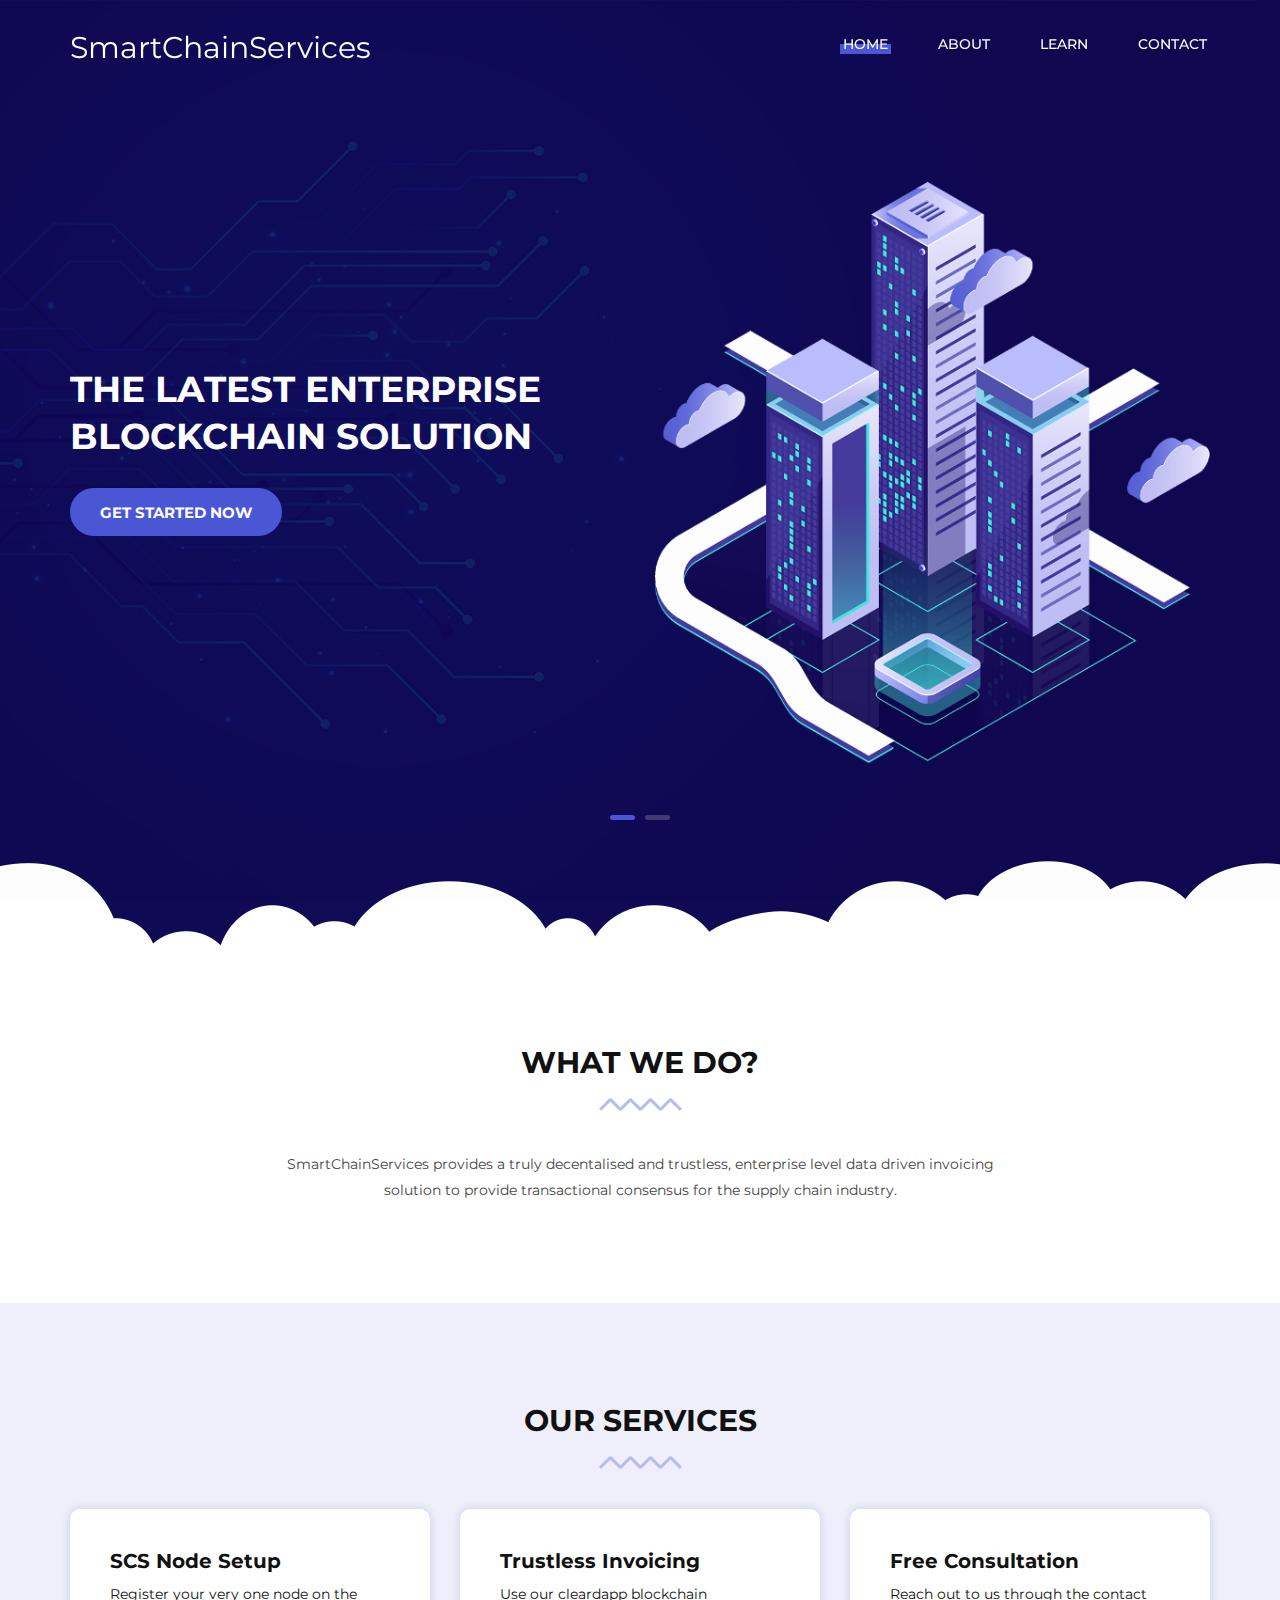
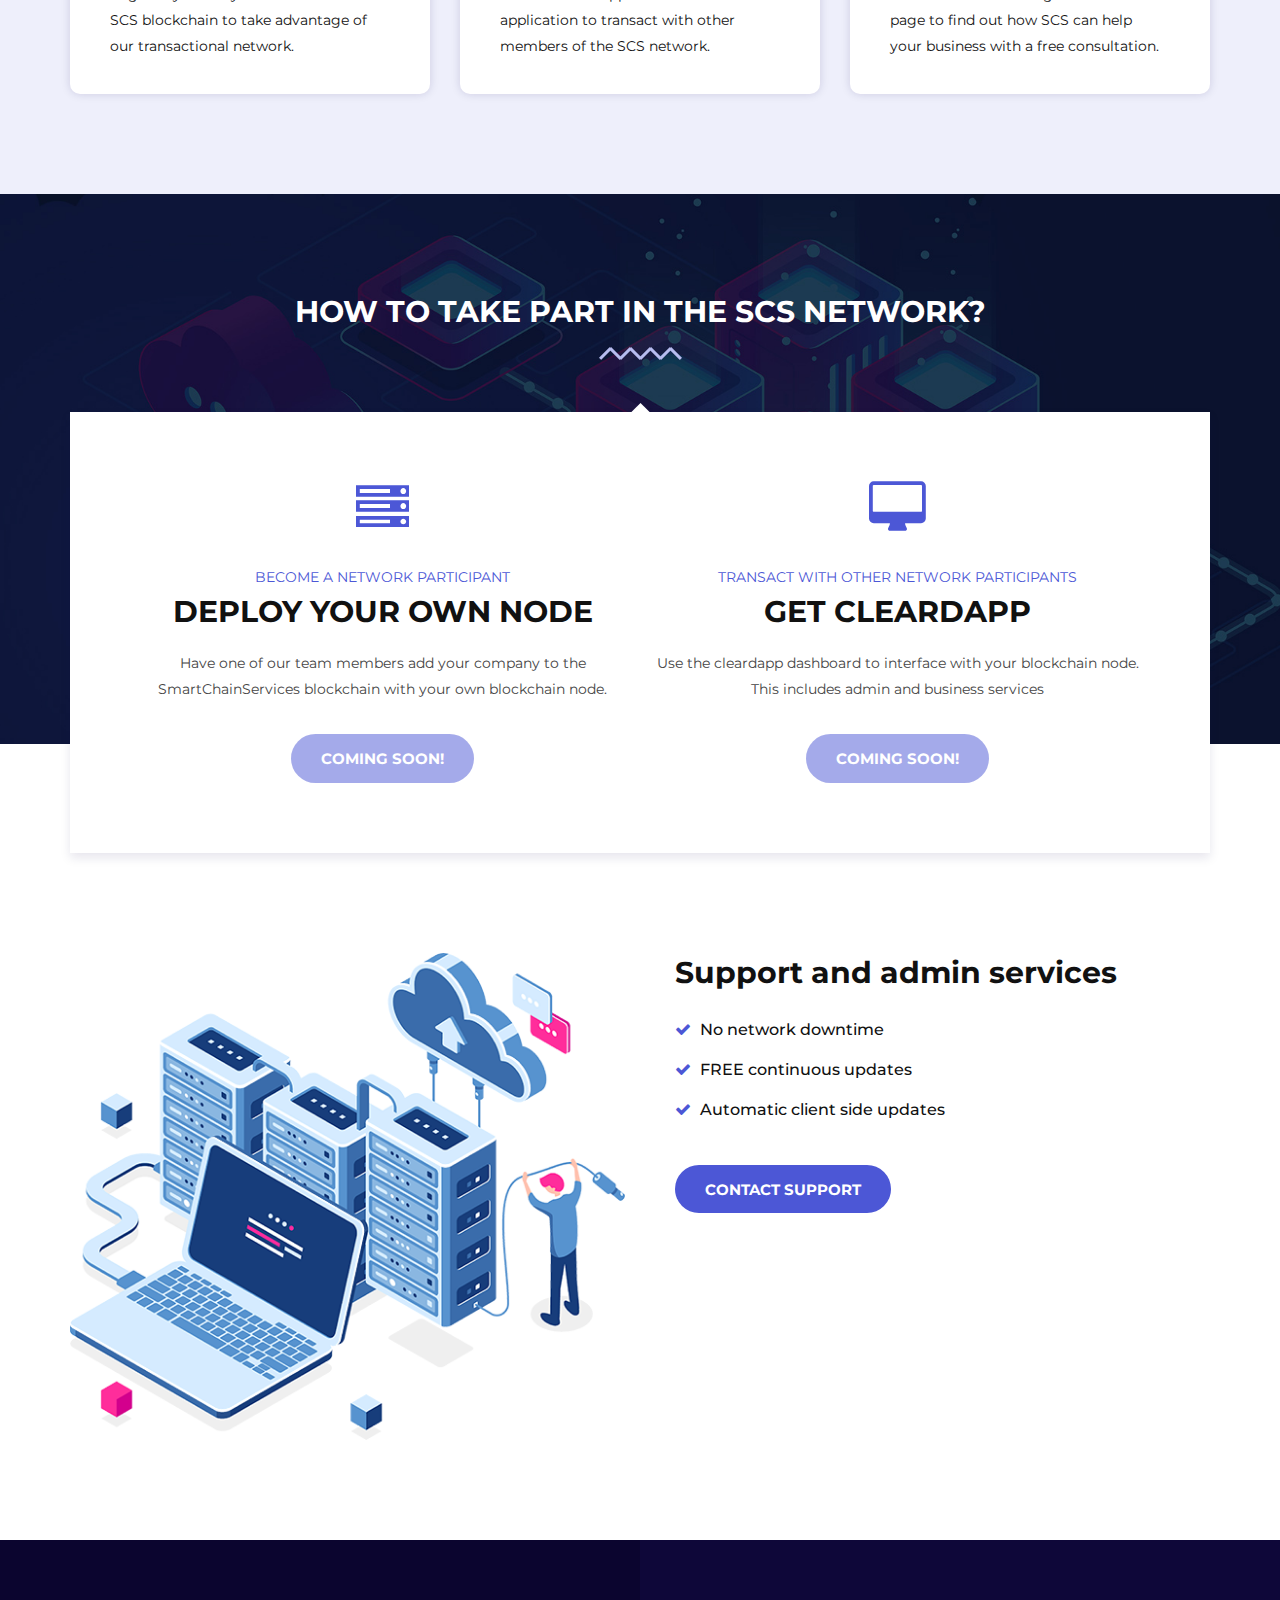
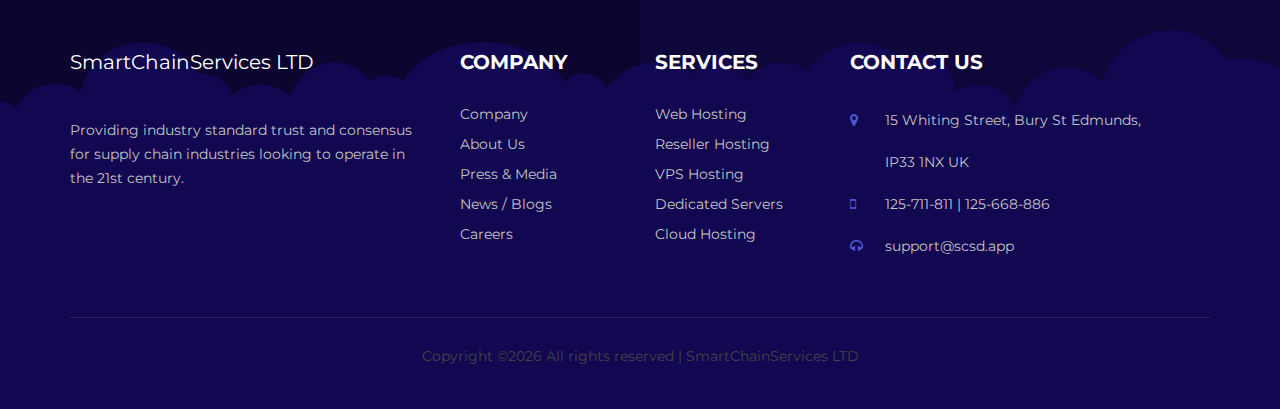
==== index.html @ c9aba251 "meta updates" ====
<!DOCTYPE html>
<html lang="zxx">

<head>
    <meta charset="UTF-8">
    <meta name="description" content="SmartChainServices LTD">
    <meta name="viewport" content="width=device-width, initial-scale=1.0">
    <meta http-equiv="X-UA-Compatible" content="ie=edge">
    <title>SmartChainServices</title>

    <!-- Google Font -->
    <link href="https://fonts.googleapis.com/css?family=Montserrat:400,500,600,700,800,900&display=swap"
        rel="stylesheet">

    <!-- Css Styles -->
    <link rel="stylesheet" href="css/bootstrap.min.css" type="text/css">
    <link rel="stylesheet" href="css/font-awesome.min.css" type="text/css">
    <link rel="stylesheet" href="css/elegant-icons.css" type="text/css">
    <link rel="stylesheet" href="css/flaticon.css" type="text/css">
    <link rel="stylesheet" href="css/owl.carousel.min.css" type="text/css">
    <link rel="stylesheet" href="css/slicknav.min.css" type="text/css">
    <link rel="stylesheet" href="css/style.css" type="text/css">
</head>

<body>
    <!-- Page Preloder -->
    <div id="preloder">
        <div class="loader"></div>
    </div>

    <!-- Offcanvas Menu Begin -->
    <div class="offcanvas__menu__overlay"></div>
    <div class="offcanvas__menu__wrapper">
        <div class="canvas__close">
            <span class="fa fa-times-circle-o"></span>
        </div>
        <div class="offcanvas__logo">
            <h3 style='color: white; font-size: 30px;'>SCS</h3>
        </div>
        <nav class="offcanvas__menu mobile-menu">
            <ul>
                <li class="active"><a href="./index.html">Home</a></li>
                <li><a href="./about.html">About</a></li>
                <li><a href="./learn.html">Learn</a></li>
                <li><a href="./contact.html">Contact</a></li>
            </ul>
        </nav>
        <div id="mobile-menu-wrap"></div>
        <div class="offcanvas__info">
            <ul>
                <li><span class="icon_phone"></span> +1 123-456-7890</li>
                <li><span class="fa fa-envelope"></span> enquries@scsd.app</li>
            </ul>
        </div>
    </div>
    <!-- Offcanvas Menu End -->

    <!-- Header Section Begin -->
    <header class="header-section">
        <div class="container">
            <div class="row">
                <div class="col-lg-3 col-md-3">
                    <div class="header__logo">
                        <h3 style='color: white; font-size: 30px;'>SmartChainServices</h3>
                    </div>
                </div>
                <div class="col-lg-9 col-md-9">
                    <nav class="header__menu">
                        <ul>
                            <li class="active"><a href="./index.html">Home</a></li>
                            <li><a href="./about.html">About</a></li>
                            <li><a href="./learn.html">Learn</a></li>
                            <li><a href="./contact.html">Contact</a></li>
                        </ul>
                    </nav>
                </div>
            </div>
            <div class="canvas__open">
                <span class="fa fa-bars"></span>
            </div>
        </div>
    </header>
    <!-- Header End -->

    <!-- Hero Section Begin -->
    <section class="hero-section">
        <div class="hero__slider owl-carousel">
            <div class="hero__item set-bg" data-setbg="img/hero/hero-1.jpg">
                <div class="container">
                    <div class="row">
                        <div class="col-lg-6">
                            <div class="hero__text">
                                <h2>The latest enterprise<br /> blockchain solution</h2>
                                <a href="#" class="primary-btn">Get started now</a>
                            </div>
                        </div>
                        <div class="col-lg-6">
                            <div class="hero__img">
                                <img src="img/hero/hero-right.png" alt="">
                            </div>
                        </div>
                    </div>
                </div>
            </div>
            <div class="hero__item set-bg" data-setbg="img/hero/hero-1.jpg">
                <div class="container">
                    <div class="row">
                        <div class="col-lg-6">
                            <div class="hero__text">
                                <h2>Want to learn more?<br /> Read out thesis</h2>
                                <a href="#" class="primary-btn">Read Thesis</a>
                            </div>
                        </div>
                        <div class="col-lg-6">
                            <div class="hero__img">
                                <img src="img/hero/hero-right.png" alt="">
                            </div>
                        </div>
                    </div>
                </div>
            </div>
        </div>
    </section>
    <!-- Hero Section End -->

    <!-- Register Domain Section Begin -->
    <section class="register-domain spad">
        <div class="container">
            <div class="row d-flex justify-content-center">
                <div class="col-lg-8">
                    <div class="register__text">
                        <div class="section-title">
                            <h3>What we do?</h3>
                        </div>
                        <p style='text-align: center;'>SmartChainServices provides a truly decentalised and trustless, enterprise level data driven invoicing solution to provide transactional consensus for the supply chain industry.</p>
                    </div>
                </div>
            </div>
        </div>
    </section>
    <!-- Register Domain Section End -->

    <!-- Services Section Begin -->
    <section class="services-section spad">
        <div class="container">
            <div class="row">
                <div class="col-lg-12">
                    <div class="section-title">
                        <h3>Our Services</h3>
                    </div>
                </div>
            </div>
            <div class="row">
                <div class="col-lg-4 col-md-4 col-sm-6">
                    <div class="services__item">
                        <h5>SCS Node Setup</h5>
                        <p>Register your very one node on the SCS blockchain to take advantage of our transactional network.</p>
                    </div>
                </div>
                <div class="col-lg-4 col-md-4 col-sm-6">
                    <div class="services__item">
                        <h5>Trustless Invoicing</h5>
                        <p>Use our cleardapp blockchain application to transact with other members of the SCS network.</p>
                    </div>
                </div>
                <div class="col-lg-4 col-md-4 col-sm-6">
                    <div class="services__item">
                        <h5>Free Consultation</h5>
                        <p>Reach out to us through the contact page to find out how SCS can help your business with a free consultation.</p>
                    </div>
                </div>
                <!--
                <div class="col-lg-4 col-md-4 col-sm-6">
                    <div class="services__item">
                        <h5>SSL certificate</h5>
                        <span>Starts At $1.84</span>
                        <p>Sed do eiusmod tempor incididunt ut labore et dolore magna aliqua.</p>
                    </div>
                </div>
                <div class="col-lg-4 col-md-4 col-sm-6">
                    <div class="services__item">
                        <h5>Web Hosting</h5>
                        <span>Starts At $1.84</span>
                        <p>Sed do eiusmod tempor incididunt ut labore et dolore magna aliqua.</p>
                    </div>
                </div>
                <div class="col-lg-4 col-md-4 col-sm-6">
                    <div class="services__item">
                        <h5>Cloud server</h5>
                        <span>Starts At $1.84</span>
                        <p>Sed do eiusmod tempor incididunt ut labore et dolore magna aliqua.</p>
                    </div>
                </div>
                -->
            </div>
        </div>
    </section>
    <!-- Services Section End -->

    <!-- Achievement Section Begin -->
    <section class="achievement-section set-bg spad" data-setbg="img/achievement-bg.jpg">
        <div class="container">
            
        </div>
    </section>
    <!-- Achievement Section End -->

    <!-- Work Section Begin -->
    <section class="work-section">
        <div class="container">
            <div class="row">
                <div class="col-lg-12">
                    <div class="section-title">
                        <h3>HOW TO TAKE PART IN THE SCS NETWORK?</h3>
                    </div>
                    <div class="work__text">
                        <div class="row">
                            <div class="col-lg-6">
                                <div class="work__item">
                                    <i class="fa fa-server"></i>
                                    <span>BECOME A NETWORK PARTICIPANT</span>
                                    <h3>DEPLOY YOUR OWN NODE</h3>
                                    <p>Have one of our team members add your company to the SmartChainServices blockchain
                                        with your own blockchain node.
                                    </p>
                                    <a href="#" class="primary-btn disabled">COMING SOON!</a>
                                </div>
                            </div>
                            <div class="col-lg-6">
                                <div class="work__item">
                                    <i class="fa fa-desktop"></i>
                                    <span>TRANSACT WITH OTHER NETWORK PARTICIPANTS</span>
                                    <h3>GET CLEARDAPP</h3>
                                    <p>Use the cleardapp dashboard to interface with your blockchain node. This includes
                                        admin and business services </p>
                                    <a href="#" class="primary-btn disabled">COMING SOON!</a>
                                </div>
                            </div>
                        </div>
                    </div>
                </div>
            </div>
        </div>
    </section>
    <!-- Work Section End -->

    <!-- Choose Plan Section Begin -->
    <section class="choose-plan-section spad">
        <div class="container">
            <div class="row">
                <div class="col-lg-6 col-md-6">
                    <img src="img/choose-plan.png" alt="">
                </div>
                <div class="col-lg-6 col-md-6">
                    <div class="plan__text">
                        <h3>Support and admin services</h3>
                        <ul>
                            <li><span class="fa fa-check"></span> No network downtime</li>
                            <li><span class="fa fa-check"></span> FREE continuous updates</li>
                            <li><span class="fa fa-check"></span> Automatic client side updates</li>
                        </ul>
                        <a href="./contact.html" class="primary-btn">Contact Support</a>
                    </div>
                </div>
            </div>
        </div>
    </section>
    <!-- Choose Plan Section End -->

    <!-- Footer Section Begin -->
    <footer class="footer-section ">
        <div class="footer__top">
        </div>
        <div class="footer__text set-bg" data-setbg="img/footer-bg.png">
            <div class="container">
                <div class="row">
                    <div class="col-lg-4 col-md-6 col-sm-12">
                        <div class="footer__text-about">
                            <div class="footer__logo">
                                <a href="./index.html"><p style='color:white; font-size: 20px;'>SmartChainServices LTD</p></a>
                            </div>
                            <p>Providing industry standard trust and consensus for supply chain industries looking to operate in the 21st century.</p>
                        </div>
                    </div>
                    <div class="col-lg-2 col-md-6 col-sm-6">
                        <div class="footer__text-widget">
                            <h5>Company</h5>
                            <ul>
                                <li><a href="#">Company</a></li>
                                <li><a href="#">About Us</a></li>
                                <li><a href="#">Press & Media</a></li>
                                <li><a href="#">News / Blogs</a></li>
                                <li><a href="#">Careers</a></li>
                            </ul>
                        </div>
                    </div>
                    <div class="col-lg-2 col-md-6 col-sm-6">
                        <div class="footer__text-widget">
                            <h5>Services</h5>
                            <ul>
                                <li><a href="#">Web Hosting</a></li>
                                <li><a href="#">Reseller Hosting</a></li>
                                <li><a href="#">VPS Hosting</a></li>
                                <li><a href="#">Dedicated Servers</a></li>
                                <li><a href="#">Cloud Hosting</a></li>
                            </ul>
                        </div>
                    </div>
                    <div class="col-lg-4 col-md-6 col-sm-12">
                        <div class="footer__text-widget">
                            <h5>cONTACT US</h5>
                            <ul class="footer__widget-info">
                                <li><span class="fa fa-map-marker"></span> 15 Whiting Street, Bury St Edmunds,<br />
                                    IP33 1NX UK</li>
                                <li><span class="fa fa-mobile"></span> 125-711-811 | 125-668-886</li>
                                <li><span class="fa fa-headphones"></span> support@scsd.app</li>
                            </ul>
                        </div>
                    </div>
                </div>
                <div class="footer__text-copyright">
                    <p><!-- Link back to Colorlib can't be removed. Template is licensed under CC BY 3.0. -->
  Copyright &copy;<script>document.write(new Date().getFullYear());</script> All rights reserved | SmartChainServices LTD</a>
  <!-- Link back to Colorlib can't be removed. Template is licensed under CC BY 3.0. --></p>
                </div>
            </div>
        </div>
    </footer>
    <!-- Footer Section End -->

    <!-- Js Plugins -->
    <script src="js/jquery-3.3.1.min.js"></script>
    <script src="js/bootstrap.min.js"></script>
    <script src="js/jquery.slicknav.js"></script>
    <script src="js/owl.carousel.min.js"></script>
    <script src="js/main.js"></script>
</body>

</html>
---- css/elegant-icons.css ----
@font-face {
	font-family: 'ElegantIcons';
	src:url('../fonts/ElegantIcons.eot');
	src:url('../fonts/ElegantIcons.eot?#iefix') format('embedded-opentype'),
		url('../fonts/ElegantIcons.woff') format('woff'),
		url('../fonts/ElegantIcons.ttf') format('truetype'),
		url('../fonts/ElegantIcons.svg#ElegantIcons') format('svg');
	font-weight: normal;
	font-style: normal;
}

/* Use the following CSS code if you want to use data attributes for inserting your icons */
[data-icon]:before {
	font-family: 'ElegantIcons';
	content: attr(data-icon);
	speak: none;
	font-weight: normal;
	font-variant: normal;
	text-transform: none;
	line-height: 1;
	-webkit-font-smoothing: antialiased;
	-moz-osx-font-smoothing: grayscale;
}

/* Use the following CSS code if you want to have a class per icon */
/*
Instead of a list of all class selectors,
you can use the generic selector below, but it's slower:
[class*="your-class-prefix"] {
*/
.arrow_up, .arrow_down, .arrow_left, .arrow_right, .arrow_left-up, .arrow_right-up, .arrow_right-down, .arrow_left-down, .arrow-up-down, .arrow_up-down_alt, .arrow_left-right_alt, .arrow_left-right, .arrow_expand_alt2, .arrow_expand_alt, .arrow_condense, .arrow_expand, .arrow_move, .arrow_carrot-up, .arrow_carrot-down, .arrow_carrot-left, .arrow_carrot-right, .arrow_carrot-2up, .arrow_carrot-2down, .arrow_carrot-2left, .arrow_carrot-2right, .arrow_carrot-up_alt2, .arrow_carrot-down_alt2, .arrow_carrot-left_alt2, .arrow_carrot-right_alt2, .arrow_carrot-2up_alt2, .arrow_carrot-2down_alt2, .arrow_carrot-2left_alt2, .arrow_carrot-2right_alt2, .arrow_triangle-up, .arrow_triangle-down, .arrow_triangle-left, .arrow_triangle-right, .arrow_triangle-up_alt2, .arrow_triangle-down_alt2, .arrow_triangle-left_alt2, .arrow_triangle-right_alt2, .arrow_back, .icon_minus-06, .icon_plus, .icon_close, .icon_check, .icon_minus_alt2, .icon_plus_alt2, .icon_close_alt2, .icon_check_alt2, .icon_zoom-out_alt, .icon_zoom-in_alt, .icon_search, .icon_box-empty, .icon_box-selected, .icon_minus-box, .icon_plus-box, .icon_box-checked, .icon_circle-empty, .icon_circle-slelected, .icon_stop_alt2, .icon_stop, .icon_pause_alt2, .icon_pause, .icon_menu, .icon_menu-square_alt2, .icon_menu-circle_alt2, .icon_ul, .icon_ol, .icon_adjust-horiz, .icon_adjust-vert, .icon_document_alt, .icon_documents_alt, .icon_pencil, .icon_pencil-edit_alt, .icon_pencil-edit, .icon_folder-alt, .icon_folder-open_alt, .icon_folder-add_alt, .icon_info_alt, .icon_error-oct_alt, .icon_error-circle_alt, .icon_error-triangle_alt, .icon_question_alt2, .icon_question, .icon_comment_alt, .icon_chat_alt, .icon_vol-mute_alt, .icon_volume-low_alt, .icon_volume-high_alt, .icon_quotations, .icon_quotations_alt2, .icon_clock_alt, .icon_lock_alt, .icon_lock-open_alt, .icon_key_alt, .icon_cloud_alt, .icon_cloud-upload_alt, .icon_cloud-download_alt, .icon_image, .icon_images, .icon_lightbulb_alt, .icon_gift_alt, .icon_house_alt, .icon_genius, .icon_mobile, .icon_tablet, .icon_laptop, .icon_desktop, .icon_camera_alt, .icon_mail_alt, .icon_cone_alt, .icon_ribbon_alt, .icon_bag_alt, .icon_creditcard, .icon_cart_alt, .icon_paperclip, .icon_tag_alt, .icon_tags_alt, .icon_trash_alt, .icon_cursor_alt, .icon_mic_alt, .icon_compass_alt, .icon_pin_alt, .icon_pushpin_alt, .icon_map_alt, .icon_drawer_alt, .icon_toolbox_alt, .icon_book_alt, .icon_calendar, .icon_film, .icon_table, .icon_contacts_alt, .icon_headphones, .icon_lifesaver, .icon_piechart, .icon_refresh, .icon_link_alt, .icon_link, .icon_loading, .icon_blocked, .icon_archive_alt, .icon_heart_alt, .icon_star_alt, .icon_star-half_alt, .icon_star, .icon_star-half, .icon_tools, .icon_tool, .icon_cog, .icon_cogs, .arrow_up_alt, .arrow_down_alt, .arrow_left_alt, .arrow_right_alt, .arrow_left-up_alt, .arrow_right-up_alt, .arrow_right-down_alt, .arrow_left-down_alt, .arrow_condense_alt, .arrow_expand_alt3, .arrow_carrot_up_alt, .arrow_carrot-down_alt, .arrow_carrot-left_alt, .arrow_carrot-right_alt, .arrow_carrot-2up_alt, .arrow_carrot-2dwnn_alt, .arrow_carrot-2left_alt, .arrow_carrot-2right_alt, .arrow_triangle-up_alt, .arrow_triangle-down_alt, .arrow_triangle-left_alt, .arrow_triangle-right_alt, .icon_minus_alt, .icon_plus_alt, .icon_close_alt, .icon_check_alt, .icon_zoom-out, .icon_zoom-in, .icon_stop_alt, .icon_menu-square_alt, .icon_menu-circle_alt, .icon_document, .icon_documents, .icon_pencil_alt, .icon_folder, .icon_folder-open, .icon_folder-add, .icon_folder_upload, .icon_folder_download, .icon_info, .icon_error-circle, .icon_error-oct, .icon_error-triangle, .icon_question_alt, .icon_comment, .icon_chat, .icon_vol-mute, .icon_volume-low, .icon_volume-high, .icon_quotations_alt, .icon_clock, .icon_lock, .icon_lock-open, .icon_key, .icon_cloud, .icon_cloud-upload, .icon_cloud-download, .icon_lightbulb, .icon_gift, .icon_house, .icon_camera, .icon_mail, .icon_cone, .icon_ribbon, .icon_bag, .icon_cart, .icon_tag, .icon_tags, .icon_trash, .icon_cursor, .icon_mic, .icon_compass, .icon_pin, .icon_pushpin, .icon_map, .icon_drawer, .icon_toolbox, .icon_book, .icon_contacts, .icon_archive, .icon_heart, .icon_profile, .icon_group, .icon_grid-2x2, .icon_grid-3x3, .icon_music, .icon_pause_alt, .icon_phone, .icon_upload, .icon_download, .social_facebook, .social_twitter, .social_pinterest, .social_googleplus, .social_tumblr, .social_tumbleupon, .social_wordpress, .social_instagram, .social_dribbble, .social_vimeo, .social_linkedin, .social_rss, .social_deviantart, .social_share, .social_myspace, .social_skype, .social_youtube, .social_picassa, .social_googledrive, .social_flickr, .social_blogger, .social_spotify, .social_delicious, .social_facebook_circle, .social_twitter_circle, .social_pinterest_circle, .social_googleplus_circle, .social_tumblr_circle, .social_stumbleupon_circle, .social_wordpress_circle, .social_instagram_circle, .social_dribbble_circle, .social_vimeo_circle, .social_linkedin_circle, .social_rss_circle, .social_deviantart_circle, .social_share_circle, .social_myspace_circle, .social_skype_circle, .social_youtube_circle, .social_picassa_circle, .social_googledrive_alt2, .social_flickr_circle, .social_blogger_circle, .social_spotify_circle, .social_delicious_circle, .social_facebook_square, .social_twitter_square, .social_pinterest_square, .social_googleplus_square, .social_tumblr_square, .social_stumbleupon_square, .social_wordpress_square, .social_instagram_square, .social_dribbble_square, .social_vimeo_square, .social_linkedin_square, .social_rss_square, .social_deviantart_square, .social_share_square, .social_myspace_square, .social_skype_square, .social_youtube_square, .social_picassa_square, .social_googledrive_square, .social_flickr_square, .social_blogger_square, .social_spotify_square, .social_delicious_square, .icon_printer, .icon_calulator, .icon_building, .icon_floppy, .icon_drive, .icon_search-2, .icon_id, .icon_id-2, .icon_puzzle, .icon_like, .icon_dislike, .icon_mug, .icon_currency, .icon_wallet, .icon_pens, .icon_easel, .icon_flowchart, .icon_datareport, .icon_briefcase, .icon_shield, .icon_percent, .icon_globe, .icon_globe-2, .icon_target, .icon_hourglass, .icon_balance, .icon_rook, .icon_printer-alt, .icon_calculator_alt, .icon_building_alt, .icon_floppy_alt, .icon_drive_alt, .icon_search_alt, .icon_id_alt, .icon_id-2_alt, .icon_puzzle_alt, .icon_like_alt, .icon_dislike_alt, .icon_mug_alt, .icon_currency_alt, .icon_wallet_alt, .icon_pens_alt, .icon_easel_alt, .icon_flowchart_alt, .icon_datareport_alt, .icon_briefcase_alt, .icon_shield_alt, .icon_percent_alt, .icon_globe_alt, .icon_clipboard {
	font-family: 'ElegantIcons';
	speak: none;
	font-style: normal;
	font-weight: normal;
	font-variant: normal;
	text-transform: none;
	line-height: 1;
	-webkit-font-smoothing: antialiased;
}
.arrow_up:before {
	content: "\21";
}
.arrow_down:before {
	content: "\22";
}
.arrow_left:before {
	content: "\23";
}
.arrow_right:before {
	content: "\24";
}
.arrow_left-up:before {
	content: "\25";
}
.arrow_right-up:before {
	content: "\26";
}
.arrow_right-down:before {
	content: "\27";
}
.arrow_left-down:before {
	content: "\28";
}
.arrow-up-down:before {
	content: "\29";
}
.arrow_up-down_alt:before {
	content: "\2a";
}
.arrow_left-right_alt:before {
	content: "\2b";
}
.arrow_left-right:before {
	content: "\2c";
}
.arrow_expand_alt2:before {
	content: "\2d";
}
.arrow_expand_alt:before {
	content: "\2e";
}
.arrow_condense:before {
	content: "\2f";
}
.arrow_expand:before {
	content: "\30";
}
.arrow_move:before {
	content: "\31";
}
.arrow_carrot-up:before {
	content: "\32";
}
.arrow_carrot-down:before {
	content: "\33";
}
.arrow_carrot-left:before {
	content: "\34";
}
.arrow_carrot-right:before {
	content: "\35";
}
.arrow_carrot-2up:before {
	content: "\36";
}
.arrow_carrot-2down:before {
	content: "\37";
}
.arrow_carrot-2left:before {
	content: "\38";
}
.arrow_carrot-2right:before {
	content: "\39";
}
.arrow_carrot-up_alt2:before {
	content: "\3a";
}
.arrow_carrot-down_alt2:before {
	content: "\3b";
}
.arrow_carrot-left_alt2:before {
	content: "\3c";
}
.arrow_carrot-right_alt2:before {
	content: "\3d";
}
.arrow_carrot-2up_alt2:before {
	content: "\3e";
}
.arrow_carrot-2down_alt2:before {
	content: "\3f";
}
.arrow_carrot-2left_alt2:before {
	content: "\40";
}
.arrow_carrot-2right_alt2:before {
	content: "\41";
}
.arrow_triangle-up:before {
	content: "\42";
}
.arrow_triangle-down:before {
	content: "\43";
}
.arrow_triangle-left:before {
	content: "\44";
}
.arrow_triangle-right:before {
	content: "\45";
}
.arrow_triangle-up_alt2:before {
	content: "\46";
}
.arrow_triangle-down_alt2:before {
	content: "\47";
}
.arrow_triangle-left_alt2:before {
	content: "\48";
}
.arrow_triangle-right_alt2:before {
	content: "\49";
}
.arrow_back:before {
	content: "\4a";
}
.icon_minus-06:before {
	content: "\4b";
}
.icon_plus:before {
	content: "\4c";
}
.icon_close:before {
	content: "\4d";
}
.icon_check:before {
	content: "\4e";
}
.icon_minus_alt2:before {
	content: "\4f";
}
.icon_plus_alt2:before {
	content: "\50";
}
.icon_close_alt2:before {
	content: "\51";
}
.icon_check_alt2:before {
	content: "\52";
}
.icon_zoom-out_alt:before {
	content: "\53";
}
.icon_zoom-in_alt:before {
	content: "\54";
}
.icon_search:before {
	content: "\55";
}
.icon_box-empty:before {
	content: "\56";
}
.icon_box-selected:before {
	content: "\57";
}
.icon_minus-box:before {
	content: "\58";
}
.icon_plus-box:before {
	content: "\59";
}
.icon_box-checked:before {
	content: "\5a";
}
.icon_circle-empty:before {
	content: "\5b";
}
.icon_circle-slelected:before {
	content: "\5c";
}
.icon_stop_alt2:before {
	content: "\5d";
}
.icon_stop:before {
	content: "\5e";
}
.icon_pause_alt2:before {
	content: "\5f";
}
.icon_pause:before {
	content: "\60";
}
.icon_menu:before {
	content: "\61";
}
.icon_menu-square_alt2:before {
	content: "\62";
}
.icon_menu-circle_alt2:before {
	content: "\63";
}
.icon_ul:before {
	content: "\64";
}
.icon_ol:before {
	content: "\65";
}
.icon_adjust-horiz:before {
	content: "\66";
}
.icon_adjust-vert:before {
	content: "\67";
}
.icon_document_alt:before {
	content: "\68";
}
.icon_documents_alt:before {
	content: "\69";
}
.icon_pencil:before {
	content: "\6a";
}
.icon_pencil-edit_alt:before {
	content: "\6b";
}
.icon_pencil-edit:before {
	content: "\6c";
}
.icon_folder-alt:before {
	content: "\6d";
}
.icon_folder-open_alt:before {
	content: "\6e";
}
.icon_folder-add_alt:before {
	content: "\6f";
}
.icon_info_alt:before {
	content: "\70";
}
.icon_error-oct_alt:before {
	content: "\71";
}
.icon_error-circle_alt:before {
	content: "\72";
}
.icon_error-triangle_alt:before {
	content: "\73";
}
.icon_question_alt2:before {
	content: "\74";
}
.icon_question:before {
	content: "\75";
}
.icon_comment_alt:before {
	content: "\76";
}
.icon_chat_alt:before {
	content: "\77";
}
.icon_vol-mute_alt:before {
	content: "\78";
}
.icon_volume-low_alt:before {
	content: "\79";
}
.icon_volume-high_alt:before {
	content: "\7a";
}
.icon_quotations:before {
	content: "\7b";
}
.icon_quotations_alt2:before {
	content: "\7c";
}
.icon_clock_alt:before {
	content: "\7d";
}
.icon_lock_alt:before {
	content: "\7e";
}
.icon_lock-open_alt:before {
	content: "\e000";
}
.icon_key_alt:before {
	content: "\e001";
}
.icon_cloud_alt:before {
	content: "\e002";
}
.icon_cloud-upload_alt:before {
	content: "\e003";
}
.icon_cloud-download_alt:before {
	content: "\e004";
}
.icon_image:before {
	content: "\e005";
}
.icon_images:before {
	content: "\e006";
}
.icon_lightbulb_alt:before {
	content: "\e007";
}
.icon_gift_alt:before {
	content: "\e008";
}
.icon_house_alt:before {
	content: "\e009";
}
.icon_genius:before {
	content: "\e00a";
}
.icon_mobile:before {
	content: "\e00b";
}
.icon_tablet:before {
	content: "\e00c";
}
.icon_laptop:before {
	content: "\e00d";
}
.icon_desktop:before {
	content: "\e00e";
}
.icon_camera_alt:before {
	content: "\e00f";
}
.icon_mail_alt:before {
	content: "\e010";
}
.icon_cone_alt:before {
	content: "\e011";
}
.icon_ribbon_alt:before {
	content: "\e012";
}
.icon_bag_alt:before {
	content: "\e013";
}
.icon_creditcard:before {
	content: "\e014";
}
.icon_cart_alt:before {
	content: "\e015";
}
.icon_paperclip:before {
	content: "\e016";
}
.icon_tag_alt:before {
	content: "\e017";
}
.icon_tags_alt:before {
	content: "\e018";
}
.icon_trash_alt:before {
	content: "\e019";
}
.icon_cursor_alt:before {
	content: "\e01a";
}
.icon_mic_alt:before {
	content: "\e01b";
}
.icon_compass_alt:before {
	content: "\e01c";
}
.icon_pin_alt:before {
	content: "\e01d";
}
.icon_pushpin_alt:before {
	content: "\e01e";
}
.icon_map_alt:before {
	content: "\e01f";
}
.icon_drawer_alt:before {
	content: "\e020";
}
.icon_toolbox_alt:before {
	content: "\e021";
}
.icon_book_alt:before {
	content: "\e022";
}
.icon_calendar:before {
	content: "\e023";
}
.icon_film:before {
	content: "\e024";
}
.icon_table:before {
	content: "\e025";
}
.icon_contacts_alt:before {
	content: "\e026";
}
.icon_headphones:before {
	content: "\e027";
}
.icon_lifesaver:before {
	content: "\e028";
}
.icon_piechart:before {
	content: "\e029";
}
.icon_refresh:before {
	content: "\e02a";
}
.icon_link_alt:before {
	content: "\e02b";
}
.icon_link:before {
	content: "\e02c";
}
.icon_loading:before {
	content: "\e02d";
}
.icon_blocked:before {
	content: "\e02e";
}
.icon_archive_alt:before {
	content: "\e02f";
}
.icon_heart_alt:before {
	content: "\e030";
}
.icon_star_alt:before {
	content: "\e031";
}
.icon_star-half_alt:before {
	content: "\e032";
}
.icon_star:before {
	content: "\e033";
}
.icon_star-half:before {
	content: "\e034";
}
.icon_tools:before {
	content: "\e035";
}
.icon_tool:before {
	content: "\e036";
}
.icon_cog:before {
	content: "\e037";
}
.icon_cogs:before {
	content: "\e038";
}
.arrow_up_alt:before {
	content: "\e039";
}
.arrow_down_alt:before {
	content: "\e03a";
}
.arrow_left_alt:before {
	content: "\e03b";
}
.arrow_right_alt:before {
	content: "\e03c";
}
.arrow_left-up_alt:before {
	content: "\e03d";
}
.arrow_right-up_alt:before {
	content: "\e03e";
}
.arrow_right-down_alt:before {
	content: "\e03f";
}
.arrow_left-down_alt:before {
	content: "\e040";
}
.arrow_condense_alt:before {
	content: "\e041";
}
.arrow_expand_alt3:before {
	content: "\e042";
}
.arrow_carrot_up_alt:before {
	content: "\e043";
}
.arrow_carrot-down_alt:before {
	content: "\e044";
}
.arrow_carrot-left_alt:before {
	content: "\e045";
}
.arrow_carrot-right_alt:before {
	content: "\e046";
}
.arrow_carrot-2up_alt:before {
	content: "\e047";
}
.arrow_carrot-2dwnn_alt:before {
	content: "\e048";
}
.arrow_carrot-2left_alt:before {
	content: "\e049";
}
.arrow_carrot-2right_alt:before {
	content: "\e04a";
}
.arrow_triangle-up_alt:before {
	content: "\e04b";
}
.arrow_triangle-down_alt:before {
	content: "\e04c";
}
.arrow_triangle-left_alt:before {
	content: "\e04d";
}
.arrow_triangle-right_alt:before {
	content: "\e04e";
}
.icon_minus_alt:before {
	content: "\e04f";
}
.icon_plus_alt:before {
	content: "\e050";
}
.icon_close_alt:before {
	content: "\e051";
}
.icon_check_alt:before {
	content: "\e052";
}
.icon_zoom-out:before {
	content: "\e053";
}
.icon_zoom-in:before {
	content: "\e054";
}
.icon_stop_alt:before {
	content: "\e055";
}
.icon_menu-square_alt:before {
	content: "\e056";
}
.icon_menu-circle_alt:before {
	content: "\e057";
}
.icon_document:before {
	content: "\e058";
}
.icon_documents:before {
	content: "\e059";
}
.icon_pencil_alt:before {
	content: "\e05a";
}
.icon_folder:before {
	content: "\e05b";
}
.icon_folder-open:before {
	content: "\e05c";
}
.icon_folder-add:before {
	content: "\e05d";
}
.icon_folder_upload:before {
	content: "\e05e";
}
.icon_folder_download:before {
	content: "\e05f";
}
.icon_info:before {
	content: "\e060";
}
.icon_error-circle:before {
	content: "\e061";
}
.icon_error-oct:before {
	content: "\e062";
}
.icon_error-triangle:before {
	content: "\e063";
}
.icon_question_alt:before {
	content: "\e064";
}
.icon_comment:before {
	content: "\e065";
}
.icon_chat:before {
	content: "\e066";
}
.icon_vol-mute:before {
	content: "\e067";
}
.icon_volume-low:before {
	content: "\e068";
}
.icon_volume-high:before {
	content: "\e069";
}
.icon_quotations_alt:before {
	content: "\e06a";
}
.icon_clock:before {
	content: "\e06b";
}
.icon_lock:before {
	content: "\e06c";
}
.icon_lock-open:before {
	content: "\e06d";
}
.icon_key:before {
	content: "\e06e";
}
.icon_cloud:before {
	content: "\e06f";
}
.icon_cloud-upload:before {
	content: "\e070";
}
.icon_cloud-download:before {
	content: "\e071";
}
.icon_lightbulb:before {
	content: "\e072";
}
.icon_gift:before {
	content: "\e073";
}
.icon_house:before {
	content: "\e074";
}
.icon_camera:before {
	content: "\e075";
}
.icon_mail:before {
	content: "\e076";
}
.icon_cone:before {
	content: "\e077";
}
.icon_ribbon:before {
	content: "\e078";
}
.icon_bag:before {
	content: "\e079";
}
.icon_cart:before {
	content: "\e07a";
}
.icon_tag:before {
	content: "\e07b";
}
.icon_tags:before {
	content: "\e07c";
}
.icon_trash:before {
	content: "\e07d";
}
.icon_cursor:before {
	content: "\e07e";
}
.icon_mic:before {
	content: "\e07f";
}
.icon_compass:before {
	content: "\e080";
}
.icon_pin:before {
	content: "\e081";
}
.icon_pushpin:before {
	content: "\e082";
}
.icon_map:before {
	content: "\e083";
}
.icon_drawer:before {
	content: "\e084";
}
.icon_toolbox:before {
	content: "\e085";
}
.icon_book:before {
	content: "\e086";
}
.icon_contacts:before {
	content: "\e087";
}
.icon_archive:before {
	content: "\e088";
}
.icon_heart:before {
	content: "\e089";
}
.icon_profile:before {
	content: "\e08a";
}
.icon_group:before {
	content: "\e08b";
}
.icon_grid-2x2:before {
	content: "\e08c";
}
.icon_grid-3x3:before {
	content: "\e08d";
}
.icon_music:before {
	content: "\e08e";
}
.icon_pause_alt:before {
	content: "\e08f";
}
.icon_phone:before {
	content: "\e090";
}
.icon_upload:before {
	content: "\e091";
}
.icon_download:before {
	content: "\e092";
}
.social_facebook:before {
	content: "\e093";
}
.social_twitter:before {
	content: "\e094";
}
.social_pinterest:before {
	content: "\e095";
}
.social_googleplus:before {
	content: "\e096";
}
.social_tumblr:before {
	content: "\e097";
}
.social_tumbleupon:before {
	content: "\e098";
}
.social_wordpress:before {
	content: "\e099";
}
.social_instagram:before {
	content: "\e09a";
}
.social_dribbble:before {
	content: "\e09b";
}
.social_vimeo:before {
	content: "\e09c";
}
.social_linkedin:before {
	content: "\e09d";
}
.social_rss:before {
	content: "\e09e";
}
.social_deviantart:before {
	content: "\e09f";
}
.social_share:before {
	content: "\e0a0";
}
.social_myspace:before {
	content: "\e0a1";
}
.social_skype:before {
	content: "\e0a2";
}
.social_youtube:before {
	content: "\e0a3";
}
.social_picassa:before {
	content: "\e0a4";
}
.social_googledrive:before {
	content: "\e0a5";
}
.social_flickr:before {
	content: "\e0a6";
}
.social_blogger:before {
	content: "\e0a7";
}
.social_spotify:before {
	content: "\e0a8";
}
.social_delicious:before {
	content: "\e0a9";
}
.social_facebook_circle:before {
	content: "\e0aa";
}
.social_twitter_circle:before {
	content: "\e0ab";
}
.social_pinterest_circle:before {
	content: "\e0ac";
}
.social_googleplus_circle:before {
	content: "\e0ad";
}
.social_tumblr_circle:before {
	content: "\e0ae";
}
.social_stumbleupon_circle:before {
	content: "\e0af";
}
.social_wordpress_circle:before {
	content: "\e0b0";
}
.social_instagram_circle:before {
	content: "\e0b1";
}
.social_dribbble_circle:before {
	content: "\e0b2";
}
.social_vimeo_circle:before {
	content: "\e0b3";
}
.social_linkedin_circle:before {
	content: "\e0b4";
}
.social_rss_circle:before {
	content: "\e0b5";
}
.social_deviantart_circle:before {
	content: "\e0b6";
}
.social_share_circle:before {
	content: "\e0b7";
}
.social_myspace_circle:before {
	content: "\e0b8";
}
.social_skype_circle:before {
	content: "\e0b9";
}
.social_youtube_circle:before {
	content: "\e0ba";
}
.social_picassa_circle:before {
	content: "\e0bb";
}
.social_googledrive_alt2:before {
	content: "\e0bc";
}
.social_flickr_circle:before {
	content: "\e0bd";
}
.social_blogger_circle:before {
	content: "\e0be";
}
.social_spotify_circle:before {
	content: "\e0bf";
}
.social_delicious_circle:before {
	content: "\e0c0";
}
.social_facebook_square:before {
	content: "\e0c1";
}
.social_twitter_square:before {
	content: "\e0c2";
}
.social_pinterest_square:before {
	content: "\e0c3";
}
.social_googleplus_square:before {
	content: "\e0c4";
}
.social_tumblr_square:before {
	content: "\e0c5";
}
.social_stumbleupon_square:before {
	content: "\e0c6";
}
.social_wordpress_square:before {
	content: "\e0c7";
}
.social_instagram_square:before {
	content: "\e0c8";
}
.social_dribbble_square:before {
	content: "\e0c9";
}
.social_vimeo_square:before {
	content: "\e0ca";
}
.social_linkedin_square:before {
	content: "\e0cb";
}
.social_rss_square:before {
	content: "\e0cc";
}
.social_deviantart_square:before {
	content: "\e0cd";
}
.social_share_square:before {
	content: "\e0ce";
}
.social_myspace_square:before {
	content: "\e0cf";
}
.social_skype_square:before {
	content: "\e0d0";
}
.social_youtube_square:before {
	content: "\e0d1";
}
.social_picassa_square:before {
	content: "\e0d2";
}
.social_googledrive_square:before {
	content: "\e0d3";
}
.social_flickr_square:before {
	content: "\e0d4";
}
.social_blogger_square:before {
	content: "\e0d5";
}
.social_spotify_square:before {
	content: "\e0d6";
}
.social_delicious_square:before {
	content: "\e0d7";
}
.icon_printer:before {
	content: "\e103";
}
.icon_calulator:before {
	content: "\e0ee";
}
.icon_building:before {
	content: "\e0ef";
}
.icon_floppy:before {
	content: "\e0e8";
}
.icon_drive:before {
	content: "\e0ea";
}
.icon_search-2:before {
	content: "\e101";
}
.icon_id:before {
	content: "\e107";
}
.icon_id-2:before {
	content: "\e108";
}
.icon_puzzle:before {
	content: "\e102";
}
.icon_like:before {
	content: "\e106";
}
.icon_dislike:before {
	content: "\e0eb";
}
.icon_mug:before {
	content: "\e105";
}
.icon_currency:before {
	content: "\e0ed";
}
.icon_wallet:before {
	content: "\e100";
}
.icon_pens:before {
	content: "\e104";
}
.icon_easel:before {
	content: "\e0e9";
}
.icon_flowchart:before {
	content: "\e109";
}
.icon_datareport:before {
	content: "\e0ec";
}
.icon_briefcase:before {
	content: "\e0fe";
}
.icon_shield:before {
	content: "\e0f6";
}
.icon_percent:before {
	content: "\e0fb";
}
.icon_globe:before {
	content: "\e0e2";
}
.icon_globe-2:before {
	content: "\e0e3";
}
.icon_target:before {
	content: "\e0f5";
}
.icon_hourglass:before {
	content: "\e0e1";
}
.icon_balance:before {
	content: "\e0ff";
}
.icon_rook:before {
	content: "\e0f8";
}
.icon_printer-alt:before {
	content: "\e0fa";
}
.icon_calculator_alt:before {
	content: "\e0e7";
}
.icon_building_alt:before {
	content: "\e0fd";
}
.icon_floppy_alt:before {
	content: "\e0e4";
}
.icon_drive_alt:before {
	content: "\e0e5";
}
.icon_search_alt:before {
	content: "\e0f7";
}
.icon_id_alt:before {
	content: "\e0e0";
}
.icon_id-2_alt:before {
	content: "\e0fc";
}
.icon_puzzle_alt:before {
	content: "\e0f9";
}
.icon_like_alt:before {
	content: "\e0dd";
}
.icon_dislike_alt:before {
	content: "\e0f1";
}
.icon_mug_alt:before {
	content: "\e0dc";
}
.icon_currency_alt:before {
	content: "\e0f3";
}
.icon_wallet_alt:before {
	content: "\e0d8";
}
.icon_pens_alt:before {
	content: "\e0db";
}
.icon_easel_alt:before {
	content: "\e0f0";
}
.icon_flowchart_alt:before {
	content: "\e0df";
}
.icon_datareport_alt:before {
	content: "\e0f2";
}
.icon_briefcase_alt:before {
	content: "\e0f4";
}
.icon_shield_alt:before {
	content: "\e0d9";
}
.icon_percent_alt:before {
	content: "\e0da";
}
.icon_globe_alt:before {
	content: "\e0de";
}
.icon_clipboard:before {
	content: "\e0e6";
}


	.glyph {
		float: left;
		text-align: center;
		padding: .75em;
		margin: .4em 1.5em .75em 0;
		width: 6em;
text-shadow: none;
	}
        .glyph_big {
        font-size: 128px;
        color: #59c5dc;
        float: left;
        margin-right: 20px;
        }

        .glyph div { padding-bottom: 10px;}

	.glyph input {
		font-family: consolas, monospace;
		font-size: 12px;
		width: 100%;
		text-align: center;
		border: 0;
		box-shadow: 0 0 0 1px #ccc;
		padding: .2em;
                -moz-border-radius: 5px;
                -webkit-border-radius: 5px;
	}
	.centered {
		margin-left: auto;
		margin-right: auto;
	}
	.glyph .fs1 {
		font-size: 2em;
	}
---- css/flaticon.css ----
/*
  	Flaticon icon font: Flaticon
  	Creation date: 17/01/2019 08:45
  	*/

@font-face {
  font-family: "Flaticon";
  src: url("../fonts/Flaticon.eot");
  src: url("../fonts/Flaticon.eot?#iefix") format("embedded-opentype"),
       url("../fonts/Flaticon.woff") format("woff"),
       url("../fonts/Flaticon.ttf") format("truetype"),
       url("../fonts/Flaticon.svg#Flaticon") format("svg");
  font-weight: normal;
  font-style: normal;
}

@media screen and (-webkit-min-device-pixel-ratio:0) {
  @font-face {
    font-family: "Flaticon";
    src: url("../fonts/Flaticon.svg#Flaticon") format("svg");
  }
}

[class^="flaticon-"]:before, [class*=" flaticon-"]:before,
[class^="flaticon-"]:after, [class*=" flaticon-"]:after {   
  font-family: Flaticon;
  font-size: 20px;
  font-style: normal;
  margin-left: 0;
}

.flaticon-001-volume:before { content: "\f100"; }
.flaticon-002-cloud-storage:before { content: "\f101"; }
.flaticon-003-network:before { content: "\f102"; }
.flaticon-004-battery:before { content: "\f103"; }
.flaticon-005-smartphone:before { content: "\f104"; }
.flaticon-006-camera:before { content: "\f105"; }
.flaticon-007-processor:before { content: "\f106"; }
.flaticon-008-cloud-computing:before { content: "\f107"; }
.flaticon-009-cloud-storage-1:before { content: "\f108"; }
.flaticon-010-cloud-storage-2:before { content: "\f109"; }
.flaticon-011-graphic-design:before { content: "\f10a"; }
.flaticon-012-computer:before { content: "\f10b"; }
.flaticon-013-server:before { content: "\f10c"; }
.flaticon-014-headphones:before { content: "\f10d"; }
.flaticon-015-fingerprint:before { content: "\f10e"; }
.flaticon-016-flash-drive:before { content: "\f10f"; }
.flaticon-017-computer-1:before { content: "\f110"; }
.flaticon-018-hard-drive:before { content: "\f111"; }
.flaticon-019-ethernet:before { content: "\f112"; }
.flaticon-020-memory-card:before { content: "\f113"; }
.flaticon-021-ui:before { content: "\f114"; }
.flaticon-022-microphone:before { content: "\f115"; }
.flaticon-023-smartphone-1:before { content: "\f116"; }
.flaticon-024-mouse:before { content: "\f117"; }
.flaticon-025-network-1:before { content: "\f118"; }
.flaticon-026-cloud-storage-3:before { content: "\f119"; }
.flaticon-027-computer-2:before { content: "\f11a"; }
.flaticon-028-location:before { content: "\f11b"; }
.flaticon-029-plug:before { content: "\f11c"; }
.flaticon-030-server-1:before { content: "\f11d"; }
.flaticon-031-computer-3:before { content: "\f11e"; }
.flaticon-032-smartphone-2:before { content: "\f11f"; }
.flaticon-033-smartphone-3:before { content: "\f120"; }
.flaticon-034-speaker:before { content: "\f121"; }
.flaticon-035-wifi:before { content: "\f122"; }
.flaticon-036-programming:before { content: "\f123"; }
---- css/style.css ----
/******************************************************************
  Template Name: Deerhost
  Description:  Deerhost Hosting HTML Template
  Author: Colorlib
  Author URI: https://colorlib.com
  Version: 1.0
  Created: Colorlib
******************************************************************/

/*------------------------------------------------------------------
[Table of contents]

1.  Template default CSS
	1.1	Variables
	1.2	Mixins
	1.3	Flexbox
	1.4	Reset
2.  Helper Css
3.  Header Section
4.  Hero Section
5.  Service Section
6.  Pricing Section
7.  Achievement Section
8.  Chooseup Section
9.  Contact
10.  Footer Style

-------------------------------------------------------------------*/

/*
  CUSTOM STYLES
*/

.disabled {
	pointer-events: none;
	cursor: default;
	opacity: 0.5;
 }
 

/*----------------------------------------*/

/* Template default CSS
/*----------------------------------------*/

html,
body {
	height: 100%;
	font-family: "Montserrat", sans-serif;
	-webkit-font-smoothing: antialiased;
	font-smoothing: antialiased;
}

h1,
h2,
h3,
h4,
h5,
h6 {
	margin: 0;
	color: #111111;
	font-weight: 400;
	font-family: "Montserrat", sans-serif;
}

h1 {
	font-size: 70px;
}

h2 {
	font-size: 36px;
}

h3 {
	font-size: 30px;
}

h4 {
	font-size: 24px;
}

h5 {
	font-size: 18px;
}

h6 {
	font-size: 16px;
}

p {
	font-size: 14px;
	font-family: "Montserrat", sans-serif;
	color: #444444;
	font-weight: 400;
	line-height: 26px;
	margin: 0 0 15px 0;
}

img {
	max-width: 100%;
}

input:focus,
select:focus,
button:focus,
textarea:focus {
	outline: none;
}

a:hover,
a:focus {
	text-decoration: none;
	outline: none;
	color: #fff;
}

ul,
ol {
	padding: 0;
	margin: 0;
}

/*---------------------
  Helper CSS
-----------------------*/

.section-title {
	margin-bottom: 70px;
	text-align: center;
}

.section-title.normal-title {
	text-align: left;
}

.section-title.normal-title h3:after {
	margin: 0;
}

.section-title h3 {
	color: #111111;
	font-weight: 700;
	text-transform: uppercase;
	position: relative;
}

.section-title h3:after {
	position: absolute;
	left: 0;
	bottom: -30px;
	right: 0;
	height: 13px;
	width: 83px;
	background-image: url(../img/line.png);
	content: "";
	margin: 0 auto;
}

.set-bg {
	background-repeat: no-repeat;
	background-size: cover;
	background-position: top center;
}

.spad {
	padding-top: 100px;
	padding-bottom: 100px;
}

.text-white h1,
.text-white h2,
.text-white h3,
.text-white h4,
.text-white h5,
.text-white h6,
.text-white p,
.text-white span,
.text-white li,
.text-white a {
	color: #fff;
}

/* buttons */

.primary-btn {
	display: inline-block;
	font-size: 15px;
	padding: 14px 30px 12px;
	color: #ffffff;
	background: #4c57d6;
	text-transform: uppercase;
	font-weight: 700;
	border-radius: 50px;
}

.site-btn {
	font-size: 14px;
	color: #ffffff;
	font-weight: 700;
	text-transform: uppercase;
	display: inline-block;
	padding: 13px 30px 12px;
	background: #4c57d6;
	border: none;
	border-radius: 50px;
}

/* Preloder */

#preloder {
	position: fixed;
	width: 100%;
	height: 100%;
	top: 0;
	left: 0;
	z-index: 999999;
	background: #000;
}

.loader {
	width: 40px;
	height: 40px;
	position: absolute;
	top: 50%;
	left: 50%;
	margin-top: -13px;
	margin-left: -13px;
	border-radius: 60px;
	animation: loader 0.8s linear infinite;
	-webkit-animation: loader 0.8s linear infinite;
}

@keyframes loader {
	0% {
		-webkit-transform: rotate(0deg);
		transform: rotate(0deg);
		border: 4px solid #f44336;
		border-left-color: transparent;
	}
	50% {
		-webkit-transform: rotate(180deg);
		transform: rotate(180deg);
		border: 4px solid #673ab7;
		border-left-color: transparent;
	}
	100% {
		-webkit-transform: rotate(360deg);
		transform: rotate(360deg);
		border: 4px solid #f44336;
		border-left-color: transparent;
	}
}

@-webkit-keyframes loader {
	0% {
		-webkit-transform: rotate(0deg);
		border: 4px solid #f44336;
		border-left-color: transparent;
	}
	50% {
		-webkit-transform: rotate(180deg);
		border: 4px solid #673ab7;
		border-left-color: transparent;
	}
	100% {
		-webkit-transform: rotate(360deg);
		border: 4px solid #f44336;
		border-left-color: transparent;
	}
}

/*---------------------
  Header
-----------------------*/

.header-section {
	position: absolute;
	left: 0;
	top: 0;
	width: 100%;
	z-index: 9;
}

.header-section.header-normal {
	position: relative;
	background: #120851;
}

.header-section.header-normal .header__logo {
	padding-bottom: 30px;
}

.header-section.header-normal .header__menu {
	padding-bottom: 30px;
}

.header__info {
	padding: 10px 0;
	border-bottom: 1px solid #252163;
}

.header__info-left ul li {
	font-size: 13px;
	color: #ffffff;
	list-style: none;
	display: inline-block;
	margin-right: 25px;
}

.header__info-left ul li:last-child {
	margin-right: 0;
}

.header__info-left ul li span {
	height: 30px;
	width: 30px;
	background: rgba(255, 255, 255, 0.1);
	border-radius: 50%;
	line-height: 30px;
	text-align: center;
	display: inline-block;
	margin-right: 5px;
}

.header__info-right {
	text-align: right;
}

.header__info-right ul li {
	list-style: none;
	display: inline-block;
	margin-right: 30px;
}

.header__info-right ul li:last-child {
	margin-right: 0;
}

.header__info-right ul li a {
	font-size: 13px;
	color: #ffffff;
	display: block;
}

.header__info-right ul li a span {
	height: 30px;
	width: 30px;
	background: rgba(255, 255, 255, 0.1);
	border-radius: 50%;
	line-height: 30px;
	text-align: center;
	display: inline-block;
	margin-right: 5px;
}

.header__logo {
	padding-top: 30px;
}

.header__logo a {
	display: inline-block;
}

.header__menu {
	text-align: right;
	padding-top: 32px;
}

.header__menu ul li {
	list-style: none;
	display: inline-block;
	margin-right: 40px;
	position: relative;
}

.header__menu ul li .dropdown {
	position: absolute;
	left: 0;
	top: 40px;
	width: 200px;
	background: #ffffff;
	opacity: 0;
	visibility: hidden;
	-webkit-transition: all 0.3s;
	-o-transition: all 0.3s;
	transition: all 0.3s;
	-webkit-box-shadow: 0px 0px 10px rgba(18, 8, 81, 0.15);
	box-shadow: 0px 0px 10px rgba(18, 8, 81, 0.15);
}

.header__menu ul li .dropdown li {
	display: block;
	text-align: left;
}

.header__menu ul li .dropdown li a {
	color: #111111;
	padding: 10px 15px;
	text-transform: capitalize;
	font-weight: 500;
}

.header__menu ul li .dropdown li a:after {
	display: none;
}

.header__menu ul li:last-child {
	margin-right: 0;
}

.header__menu ul li.active a:after {
	opacity: 1;
	height: 50%;
}

.header__menu ul li:hover .dropdown {
	opacity: 1;
	visibility: visible;
	top: 20px;
}

.header__menu ul li:hover a:after {
	opacity: 1;
	height: 50%;
}

.header__menu ul li a {
	color: #ffffff;
	font-size: 14px;
	font-weight: 500;
	text-transform: uppercase;
	display: block;
	padding: 0 3px;
	position: relative;
	z-index: 1;
}

.header__menu ul li a:after {
	position: absolute;
	left: 0;
	bottom: 1px;
	width: 100%;
	height: 0%;
	background: #4c57d6;
	content: "";
	z-index: -1;
	-webkit-transition: all 0.3s;
	-o-transition: all 0.3s;
	transition: all 0.3s;
	opacity: 0;
}

.offcanvas__menu__wrapper {
	display: none;
}

.canvas__open {
	display: none;
}

/*---------------------
  Hero
-----------------------*/

.hero__slider.owl-carousel .owl-item.active .hero__item .hero__text h5 {
	top: 0;
	opacity: 1;
}

.hero__slider.owl-carousel .owl-item.active .hero__item .hero__text h2 {
	top: 0;
	opacity: 1;
}

.hero__slider.owl-carousel .owl-item.active .hero__item .hero__text .primary-btn {
	top: 0;
	opacity: 1;
}

.hero__slider.owl-carousel .owl-dots {
	position: absolute;
	width: 100%;
	left: 0;
	bottom: 118px;
	text-align: center;
}

.hero__slider.owl-carousel .owl-dots button {
	height: 5px;
	width: 25px;
	background: #433b76;
	border-radius: 50px;
	margin-right: 10px;
}

.hero__slider.owl-carousel .owl-dots button.active {
	background: #4c57d6;
}

.hero__slider.owl-carousel .owl-dots button:last-child {
	margin-right: 0;
}

.hero__item {
	height: 945px;
	display: -webkit-box;
	display: -ms-flexbox;
	display: flex;
	-webkit-box-align: center;
	-ms-flex-align: center;
	align-items: center;
}

.hero__item .hero__text {
	padding-top: 184px;
}

.hero__item .hero__text h5 {
	color: #ffffff;
	opacity: 0.7;
	font-weight: 500;
	margin-bottom: 15px;
	position: relative;
	top: 100px;
	opacity: 0;
	-webkit-transition: all 0.3s ease-out;
	-o-transition: all 0.3s ease-out;
	transition: all 0.3s ease-out;
}

.hero__item .hero__text h2 {
	color: #ffffff;
	font-weight: 700;
	line-height: 47px;
	text-transform: uppercase;
	margin-bottom: 28px;
	position: relative;
	top: 100px;
	opacity: 0;
	-webkit-transition: all 0.6s ease-out;
	-o-transition: all 0.6s ease-out;
	transition: all 0.6s ease-out;
}

.hero__item .hero__text .primary-btn {
	position: relative;
	top: 100px;
	opacity: 0;
	-webkit-transition: all 0.9s ease-out;
	-o-transition: all 0.9s ease-out;
	transition: all 0.9s ease-out;
}

/*---------------------
  Register Domain
-----------------------*/

.register__text .register__form {
	margin-bottom: 34px;
}

.register__text .register__form form {
	position: relative;
}

.register__text .register__form form input {
	width: 100%;
	height: 54px;
	border: 2px solid #4c57d6;
	border-radius: 50px;
	font-size: 14px;
	color: #111111;
	padding-left: 20px;
}

.register__text .register__form form input::-webkit-input-placeholder {
	color: #111111;
}

.register__text .register__form form input::-moz-placeholder {
	color: #111111;
}

.register__text .register__form form input:-ms-input-placeholder {
	color: #111111;
}

.register__text .register__form form input::-ms-input-placeholder {
	color: #111111;
}

.register__text .register__form form input::placeholder {
	color: #111111;
}

.register__text .register__form form .change__extension {
	font-size: 14px;
	color: #111111;
	position: absolute;
	top: 15px;
	right: 170px;
	cursor: pointer;
}

.register__text .register__form form .change__extension:hover ul {
	opacity: 1;
	top: 18px;
	visibility: visible;
}

.register__text .register__form form .change__extension ul {
	width: 60px;
	background: #ffffff;
	position: absolute;
	left: 0;
	top: 38px;
	-webkit-box-shadow: 0px 0px 10px rgba(18, 8, 81, 0.15);
	box-shadow: 0px 0px 10px rgba(18, 8, 81, 0.15);
	padding-left: 10px;
	padding-top: 5px;
	padding-bottom: 5px;
	opacity: 0;
	visibility: hidden;
	-webkit-transition: all 0.3s;
	-o-transition: all 0.3s;
	transition: all 0.3s;
	z-index: 9;
}

.register__text .register__form form .change__extension ul li {
	list-style: none;
	cursor: pointer;
	font-weight: 500;
	font-size: 14px;
}

.register__text .register__form form .change__extension:before {
	position: absolute;
	left: -30px;
	top: 3px;
	height: 18px;
	width: 1px;
	background: #d7d7d7;
	content: "";
}

.register__text .register__form form .change__extension:after {
	position: absolute;
	right: -20px;
	top: 0;
	content: "3";
	font-family: "ElegantIcons";
}

.register__text .register__form form .site-btn {
	position: absolute;
	right: 4px;
	top: 4px;
}

.register__text .register__result {
	margin-bottom: 24px;
}

.register__text .register__result ul li {
	display: inline-block;
	list-style: none;
	color: #4c57d6;
	font-weight: 700;
	margin-right: 62px;
	font-size: 20px;
}

.register__text .register__result ul li:last-child {
	margin-right: 0;
}

.register__text .register__result ul li span {
	color: #111111;
}

.register__text p {
	margin-bottom: 0;
}

/*---------------------
  Services Section
-----------------------*/

.services-section {
	background: #eeeffb;
	padding-bottom: 60px;
}

.services__item {
	background: #ffffff;
	padding-left: 40px;
	padding-top: 40px;
	padding-right: 45px;
	padding-bottom: 20px;
	border-radius: 10px;
	-webkit-box-shadow: 0px 0px 10px rgba(18, 8, 81, 0.15);
	box-shadow: 0px 0px 10px rgba(18, 8, 81, 0.15);
	margin-bottom: 40px;
	-webkit-transition: all 0.3s;
	-o-transition: all 0.3s;
	transition: all 0.3s;
}

.services__item:hover {
	-webkit-box-shadow: 0px 8px 30px rgba(18, 8, 81, 0.2);
	box-shadow: 0px 8px 30px rgba(18, 8, 81, 0.2);
}

.services__item h5 {
	font-size: 20px;
	color: #111111;
	font-weight: 700;
	margin-bottom: 8px;
}

.services__item span {
	font-size: 15px;
	color: #4c57d6;
	font-weight: 500;
	display: block;
	margin-bottom: 10px;
}

.services__item p {
	color: #111111;
}

/*---------------------
  Pricing Section
-----------------------*/

.pricing-section {
	padding-bottom: 60px;
}

.pricing__swipe-btn {
	border: 1px solid #4c57d6;
	border-radius: 50px;
	height: 52px;
	width: 266px;
	float: right;
}

.pricing__swipe-btn label {
	font-size: 15px;
	color: #444444;
	font-weight: 700;
	text-transform: uppercase;
	display: inline-block;
	padding: 12px 30px 12px;
	border-radius: 50px;
	margin-right: -4px;
	position: relative;
	top: 2px;
	left: 2px;
	cursor: pointer;
}

.pricing__swipe-btn label.active {
	background: #4c57d6;
	color: #ffffff;
}

.pricing__swipe-btn label input {
	position: absolute;
	visibility: hidden;
}

.monthly__plans,
.yearly__plans {
	display: none;
}

.monthly__plans.active,
.yearly__plans.active {
	display: -webkit-box;
	display: -ms-flexbox;
	display: flex;
}

.pricing__item {
	text-align: center;
	padding-bottom: 20px;
	padding-top: 22px;
	background: #ffffff;
	padding-left: 20px;
	padding-right: 20px;
	-webkit-box-shadow: 0px 0px 10px rgba(18, 8, 81, 0.1);
	box-shadow: 0px 0px 10px rgba(18, 8, 81, 0.1);
	-webkit-transition: all 0.3s;
	-o-transition: all 0.3s;
	transition: all 0.3s;
	margin-bottom: 40px;
}

.pricing__item:hover {
	-webkit-box-shadow: 0px 8px 30px rgba(18, 8, 81, 0.2);
	box-shadow: 0px 8px 30px rgba(18, 8, 81, 0.2);
}

.pricing__item:hover h3 {
	background: #4c57d6;
}

.pricing__item:hover .primary-btn {
	background: #4c57d6;
	color: #ffffff;
}

.pricing__item h4 {
	color: #111111;
	font-weight: 700;
	margin-bottom: 20px;
}

.pricing__item h3 {
	background: #120851;
	font-weight: 700;
	color: #ffffff;
	padding: 24px 0 20px;
	margin-bottom: 26px;
	margin-left: -30px;
	border-radius: 10px;
	margin-right: -30px;
	-webkit-transition: all 0.3s;
	-o-transition: all 0.3s;
	transition: all 0.3s;
}

.pricing__item h3 span {
	font-size: 16px;
	font-weight: 400;
}

.pricing__item ul {
	margin-bottom: 26px;
}

.pricing__item ul li {
	font-size: 14px;
	color: #444444;
	line-height: 40px;
	list-style: none;
}

.pricing__item .primary-btn {
	color: #111111;
	background: #f2f2f2;
	display: block;
	-webkit-transition: all 0.3s;
	-o-transition: all 0.3s;
	transition: all 0.3s;
	padding: 14px 0 12px;
}

/*---------------------
  Achievement Section
-----------------------*/

.achievement-section {
	padding-bottom: 450px;
}

.achievement__item {
	text-align: center;
	margin-bottom: 30px;
}

.achievement__item span {
	font-size: 40px;
	color: #4c57d6;
}

.achievement__item h2 {
	color: #ffffff;
	font-weight: 700;
	margin-top: 20px;
	margin-bottom: 5px;
}

.achievement__item p {
	font-size: 16px;
	color: #ffffff;
	text-transform: uppercase;
	margin-bottom: 0;
}

/*---------------------
  Work Section
-----------------------*/

.work-section {
	margin-top: -450px;
	position: relative;
	z-index: 9;
	padding-bottom: 0;
}

.work-section .section-title {
	margin-bottom: 82px;
}

.work-section .section-title h3 {
	color: #ffffff;
}

.work__text {
	-webkit-box-shadow: 0px 5px 10px rgba(18, 8, 81, 0.1);
	box-shadow: 0px 5px 10px rgba(18, 8, 81, 0.1);
	padding: 70px;
	background: #ffffff;
	position: relative;
}

.work__text:after {
	position: absolute;
	left: 0;
	right: 0;
	top: -6px;
	margin: 0 auto;
	height: 15px;
	width: 15px;
	background: #ffffff;
	-webkit-transform: rotate(45deg);
	-ms-transform: rotate(45deg);
	transform: rotate(45deg);
	content: "";
}

.work__item {
	text-align: center;
}

.work__item i {
	font-size: 53px;
	color: #4c57d6;
}

.work__item span {
	display: block;
	font-size: 14px;
	color: #4c57d6;
	margin-bottom: 6px;
	margin-top: 32px;
}

.work__item h3 {
	color: #111111;
	font-weight: 700;
	margin-bottom: 20px;
}

.work__item p {
	margin-bottom: 32px;
}

/*---------------------
  Choose Plan
-----------------------*/

.choose-plan-section.pricing-page {
	background: #f5f5f5;
}

.plan__text {
	padding-left: 20px;
}

.plan__text h3 {
	color: #111111;
	font-weight: 700;
	line-height: 39px;
	margin-bottom: 18px;
}

.plan__text ul {
	margin-bottom: 35px;
}

.plan__text ul li {
	list-style: none;
	font-size: 16px;
	font-weight: 500;
	color: #111111;
	line-height: 40px;
}

.plan__text ul li span {
	margin-right: 5px;
	color: #4c57d6;
}

/*---------------------
  Footer
-----------------------*/

.footer__top {
	position: relative;
	z-index: 1;
	padding-top: 50px;
	padding-bottom: 265px;
}

.footer__top::before {
	position: absolute;
	left: 0;
	top: 0;
	height: 100%;
	width: 50%;
	background: #0B052F;
	content: "";
	z-index: -1;
}

.footer__top::after {
	position: absolute;
	right: 0;
	top: 0;
	height: 100%;
	width: 50%;
	background: #0E0739;
	content: "";
	z-index: -1;
}

.footer__top-call h5 {
	font-size: 20px;
	color: #ffffff;
	font-weight: 700;
	margin-bottom: 18px;
}

.footer__top-call h2 {
	font-weight: 700;
	color: #4c57d6;
}

.footer__top-auth {
	padding-left: 25px;
}

.footer__top-auth h5 {
	font-size: 20px;
	color: #ffffff;
	font-weight: 700;
	margin-bottom: 20px;
}

.footer__top-auth .sign-up {
	margin-left: 6px;
	background: transparent;
	border: 2px solid #4c57d6;
	padding: 12px 30px 10px;
}

.footer__text {
	position: relative;
	z-index: 99;
	padding-top: 20px;
	margin-top: -225px;
}

.footer__text-about {
	margin-bottom: 5px;
}

.footer__text-about .footer__logo {
	margin-bottom: 24px;
}

.footer__text-about .footer__logo a {
	display: inline-block;
}

.footer__text-about p {
	color: #c4c4c4;
	line-height: 24px;
	margin-bottom: 20px;
}

.footer__text-about .footer__social a {
	display: inline-block;
	font-size: 18px;
	color: #c4c4c4;
	margin-right: 26px;
}

.footer__text-about .footer__social a:last-child {
	margin-right: 0;
}

.footer__text-widget {
	margin-bottom: 30px;
}

.footer__text-widget h5 {
	font-size: 20px;
	color: #ffffff;
	font-weight: 700;
	text-transform: uppercase;
	margin-bottom: 25px;
}

.footer__text-widget ul li {
	list-style: none;
}

.footer__text-widget ul li a {
	font-size: 14px;
	color: #c4c4c4;
	line-height: 30px;
}

.footer__text-widget .footer__widget-info li {
	list-style: none;
	font-size: 14px;
	color: #c4c4c4;
	line-height: 42px;
	position: relative;
	padding-left: 35px;
}

.footer__text-widget .footer__widget-info li span {
	color: #4c57d6;
	position: absolute;
	left: 0;
	top: 14px;
}

.footer__text-copyright {
	font-size: 14px;
	color: #c4c4c4;
	text-align: center;
	padding: 25px 0;
	border-top: 1px solid #2a2163;
	margin-top: 20px;
}

/* ----------------------------------- Other Pages Styles ----------------------------------- */

/*---------------------
  Breadcrumb
-----------------------*/

.breadcrumb__option {
	border-bottom: 1px solid #ebebeb;
	padding: 15px 0;
}

.breadcrumb__option a {
	font-size: 15px;
	color: #111111;
	font-weight: 500;
	margin-right: 20px;
	display: inline-block;
	position: relative;
}

.breadcrumb__option a:after {
	position: absolute;
	right: -18px;
	top: 0;
	content: "5";
	font-family: "ElegantIcons";
}

.breadcrumb__option a span {
	color: #111111;
	margin-right: 5px;
}

.breadcrumb__option span {
	font-size: 15px;
	color: #888888;
	font-weight: 500;
	display: inline-block;
}

/*---------------------
  About
-----------------------*/

.about__text {
	padding-top: 20px;
}

.about__text h2 {
	color: #111111;
	font-weight: 700;
	text-transform: uppercase;
	margin-bottom: 15px;
}

.about__text p {
	color: #111111;
	margin-bottom: 26px;
}

.about__text .about__achievement .about__achieve__item {
	display: inline-block;
	margin-right: 95px;
	margin-bottom: 30px;
}

.about__text .about__achievement .about__achieve__item:last-child {
	margin-right: 0;
}

.about__text .about__achievement .about__achieve__item span {
	font-size: 30px;
	color: #4c57d6;
}

.about__text .about__achievement .about__achieve__item h4 {
	color: #111111;
	font-weight: 700;
	margin-top: 12px;
}

.about__text .about__achievement .about__achieve__item p {
	font-size: 13px;
	text-transform: uppercase;
	color: #444444;
	margin-bottom: 0;
}

/*---------------------
  About
-----------------------*/

.feature-section {
	background: #f5f5f5;
	padding-bottom: 70px;
}

.feature__item {
	background: #ffffff;
	-webkit-box-shadow: 0px 0px 10px rgba(18, 8, 81, 0.15);
	box-shadow: 0px 0px 10px rgba(18, 8, 81, 0.15);
	padding: 30px 35px 32px 35px;
	text-align: center;
	-webkit-transition: all 0.3s;
	-o-transition: all 0.3s;
	transition: all 0.3s;
	margin-bottom: 30px;
}

.feature__item:hover {
	-webkit-box-shadow: 0px 8px 30px rgba(18, 8, 81, 0.2);
	box-shadow: 0px 8px 30px rgba(18, 8, 81, 0.2);
}

.feature__item span {
	font-size: 42px;
	color: #4c57d6;
}

.feature__item h5 {
	font-size: 20px;
	color: #111111;
	font-weight: 700;
	margin-top: 18px;
	margin-bottom: 10px;
}

.feature__item p {
	color: #111111;
	margin-bottom: 0;
}

/*---------------------
  Team
-----------------------*/

.team-section {
	padding-bottom: 70px;
}

.team__btn {
	text-align: right;
}

.team__item {
	border: 1px solid #d7d7d7;
	padding: 30px 20px 20px 30px;
	margin-bottom: 30px;
}

.team__item .team__pic {
	float: left;
	margin-right: 30px;
}

.team__item .team__pic img {
	height: 120px;
	width: 120px;
	border-radius: 50%;
}

.team__item .team__text {
	overflow: hidden;
}

.team__item .team__text h5 {
	font-size: 20px;
	color: #111111;
	font-weight: 700;
	margin-bottom: 5px;
}

.team__item .team__text span {
	font-size: 14px;
	display: block;
	color: #4c57d6;
	margin-bottom: 6px;
}

.team__item .team__text .team__social a {
	display: inline-block;
	font-size: 16px;
	margin-right: 20px;
}

.team__item .team__text .team__social a.facebook {
	color: #3263af;
}

.team__item .team__text .team__social a.twitter {
	color: #40c4ff;
}

.team__item .team__text .team__social a.youtube {
	color: #ff0000;
}

.team__item .team__text .team__social a.instagram {
	color: #b309d7;
}

.team__item .team__text .team__social a:last-child {
	margin-right: 0;
}

/*---------------------
  Testimonial
-----------------------*/

.testimonial-section {
	background: #f5f5f5;
}

.testimonial__item {
	text-align: center;
	position: relative;
	-webkit-box-shadow: 0px 2px 10px rgba(18, 8, 81, 0.15);
	box-shadow: 0px 2px 10px rgba(18, 8, 81, 0.15);
	padding: 85px 30px 20px 30px;
	border-radius: 10px;
	background: #ffffff;
}

.testimonial__item img {
	height: 120px;
	width: 120px;
	border-radius: 50%;
	position: absolute;
	left: 0;
	right: 0;
	top: -50px;
	margin: 0 auto;
}

.testimonial__item h5 {
	font-size: 20px;
	color: #111111;
	font-weight: 600;
	margin-bottom: 5px;
}

.testimonial__item span {
	font-size: 13px;
	color: #4c57d6;
	text-transform: uppercase;
	display: block;
	margin-bottom: 12px;
}

.testimonial__item p {
	margin-bottom: 0;
}

.testimonial__item .testimonial__rating i {
	font-size: 12px;
	color: #e9bb3f;
	margin-right: -4px;
}

.testimonial__slider .col-lg-4 {
	max-width: 100%;
}

.testimonial__slider.owl-carousel .owl-item img {
	width: auto;
}

.testimonial__slider.owl-carousel .owl-stage-outer {
	padding-bottom: 30px;
	padding-top: 50px;
}

.testimonial__slider.owl-carousel .owl-dots {
	text-align: center;
}

.testimonial__slider.owl-carousel .owl-dots button {
	height: 5px;
	width: 25px;
	background: #b7bcef;
	border-radius: 50px;
	margin-right: 10px;
}

.testimonial__slider.owl-carousel .owl-dots button.active {
	background: #4c57d6;
}

.testimonial__slider.owl-carousel .owl-dots button:last-child {
	margin-right: 0;
}

/*---------------------
  Hosting Section
-----------------------*/

.hosting-section {
	padding-bottom: 0;
}

.hosting__text .nav-tabs {
	border-bottom: none;
	margin-bottom: 10px;
}

.hosting__text .nav-tabs .nav-item {
	margin-bottom: 0;
	width: 20%;
}

.hosting__text .nav-tabs .nav-item .nav-link {
	border: navajowhite;
	border-top-left-radius: 0;
	border-top-right-radius: 0;
	background: #f5f5f5;
	text-align: center;
	padding: 20px 0;
	position: relative;
}

.hosting__text .nav-tabs .nav-item .nav-link:after {
	position: absolute;
	left: 0;
	right: 0;
	bottom: -4px;
	height: 10px;
	width: 10px;
	background: #4c57d6;
	content: "";
	-webkit-transform: rotate(45deg);
	-ms-transform: rotate(45deg);
	transform: rotate(45deg);
	margin: 0 auto;
	opacity: 0;
	z-index: 9;
}

.hosting__text .nav-tabs .nav-item .nav-link span {
	font-size: 24px;
	color: #4c57d6;
}

.hosting__text .nav-tabs .nav-item .nav-link span::before {
	font-size: 40px;
}

.hosting__text .nav-tabs .nav-item .nav-link h5 {
	font-size: 20px;
	color: #111111;
	font-weight: 700;
}

.hosting__text .nav-tabs .nav-item .nav-link.active {
	background: #4c57d6;
}

.hosting__text .nav-tabs .nav-item .nav-link.active span {
	color: #ffffff;
}

.hosting__text .nav-tabs .nav-item .nav-link.active h5 {
	color: #ffffff;
}

.hosting__text .nav-tabs .nav-item .nav-link.active:after {
	opacity: 1;
}

.hosting__feature__table table {
	width: 100%;
	border: 1px solid #e1e1e1;
	text-align: center;
}

.hosting__feature__table table thead {
	border-bottom: 1px solid #e1e1e1;
}

.hosting__feature__table table thead th {
	border-right: 1px solid #e1e1e1;
}

.hosting__feature__table table thead th .hosting__feature__plan--choose {
	text-align: left;
	padding-left: 40px;
	padding-right: 10px;
}

.hosting__feature__table table tbody tr {
	border-bottom: 1px solid #e1e1e1;
}

.hosting__feature__table table tbody tr:nth-child(odd) {
	background: #fafafa;
}

.hosting__feature__table table tbody tr td {
	border-right: 1px solid #e1e1e1;
	padding: 24px 0 22px;
	width: 232px;
}

.hosting__feature__table table tbody tr td.hosting__feature--item {
	text-align: left;
	padding-left: 40px;
}

.hosting__feature__table table .hosting__feature__plan--choose span {
	font-size: 16px;
	font-weight: 500;
	color: #4c57d6;
}

.hosting__feature__table table .hosting__feature__plan--choose .chose__title {
	color: #111111;
	font-weight: 700;
	text-transform: uppercase;
	margin-top: 6px;
	font-size: 24px;
}

.hosting__feature__table table .hosting__feature--plan {
	padding: 40px 10px;
}

.hosting__feature__table table .hosting__feature--plan .plan__title {
	color: #111111;
	font-weight: 700;
	margin-bottom: 16px;
	font-size: 24px;
}

.hosting__feature__table table .hosting__feature--plan .hosting__feature--price {
	margin-bottom: 20px;
}

.hosting__feature__table table .hosting__feature--plan .hosting__feature--price .plan__price {
	font-size: 40px;
	color: #4c57d6;
	font-weight: 700;
}

.hosting__feature__table table .hosting__feature--plan .hosting__feature--price span {
	font-size: 16px;
	color: #444444;
}

.hosting__feature__table table .hosting__feature--plan .primary-btn {
	background: #f2f2f2;
	color: #111111;
}

.hosting__feature__table table .hosting__feature--item {
	font-size: 16px;
	color: #111111;
	font-weight: 700;
	width: 470px;
}

.hosting__feature__table table .hosting__feature--info {
	font-size: 14px;
	color: #111111;
	font-weight: 500;
}

.hosting__feature__table table .hosting__feature--check {
	font-size: 16px;
	color: #4c57d6;
}

.hosting__feature__table table .hosting__feature--close {
	font-size: 16px;
	color: #d6002d;
}

/*---------------------
  Question
-----------------------*/

.question__accordin .card {
	border: none;
	border-radius: 0;
}

.question__accordin .card .card-heading a {
	margin-bottom: 16px;
	position: relative;
	padding-left: 25px;
	cursor: pointer;
	display: block;
	font-weight: 700;
}

.question__accordin .card .card-body {
	padding: 0;
}

.question__accordin .card-heading a:after {
	position: absolute;
	left: 0;
	top: 4px;
}

.question__accordin .card-heading a:after,
.question__accordin .card-heading>a.active[aria-expanded=false]:after {
	content: "L";
	font-family: "ELegantIcons";
	font-size: 14px;
	height: 15px;
	width: 15px;
	background: #4c57d6;
	line-height: 15px;
	text-align: center;
	color: #ffffff;
}

.question__accordin .card-heading a[aria-expanded=true]:after,
.question__accordin .card-heading>a.active:after {
	content: "K";
	font-family: "ELegantIcons";
	font-size: 14px;
	height: 15px;
	width: 15px;
	background: #4c57d6;
	line-height: 15px;
	text-align: center;
	color: #ffffff;
}

.question-form input {
	font-size: 14px;
	color: #444444;
	width: 100%;
	height: 50px;
	padding-left: 20px;
	border: 1px solid #e1e1e1;
	margin-bottom: 20px;
	border-radius: 10px;
}

.question-form input::-webkit-input-placeholder {
	color: #444444;
}

.question-form input::-moz-placeholder {
	color: #444444;
}

.question-form input:-ms-input-placeholder {
	color: #444444;
}

.question-form input::-ms-input-placeholder {
	color: #444444;
}

.question-form input::placeholder {
	color: #444444;
}

.question-form textarea {
	font-size: 14px;
	color: #444444;
	width: 100%;
	height: 100px;
	padding-left: 20px;
	border: 1px solid #e1e1e1;
	margin-bottom: 14px;
	border-radius: 10px;
	resize: none;
	padding-top: 12px;
}

.question-form textarea::-webkit-input-placeholder {
	color: #444444;
}

.question-form textarea::-moz-placeholder {
	color: #444444;
}

.question-form textarea:-ms-input-placeholder {
	color: #444444;
}

.question-form textarea::-ms-input-placeholder {
	color: #444444;
}

.question-form textarea::placeholder {
	color: #444444;
}

/*---------------------
  Blog
-----------------------*/

.blog__item {
	margin-bottom: 40px;
}

.blog__item .blog__pic {
	height: 253px;
	position: relative;
}

.blog__item .blog__pic .label {
	font-size: 12px;
	color: #ffffff;
	text-transform: uppercase;
	background: #4c57d6;
	padding: 2px 10px;
	display: inline-block;
	border-radius: 5px;
	position: absolute;
	left: 30px;
	bottom: -11px;
}

.blog__item .blog__text {
	padding-left: 30px;
	padding-top: 25px;
}

.blog__item .blog__text h5 {
	margin-bottom: 5px;
}

.blog__item .blog__text h5 a {
	font-size: 20px;
	font-weight: 700;
	color: #111111;
	line-height: 27px;
}

.blog__item .blog__text ul li {
	list-style: none;
	display: inline-block;
	color: #666666;
	font-size: 13px;
	margin-right: 20px;
}

.blog__item .blog__text ul li:last-child {
	margin-right: 0;
}

.blog__item .blog__text ul li i {
	height: 30px;
	width: 30px;
	background: #f2f2f2;
	border-radius: 50%;
	line-height: 30px;
	text-align: center;
	margin-right: 5px;
}

.load-more {
	text-align: center;
}

.load-more .primary-btn {
	padding: 14px 75px 12px;
	background: #f2f2f2;
	color: #111111;
}

.blog__sidebar .blog__sidebar__item {
	margin-bottom: 70px;
}

.blog__sidebar .blog__sidebar__item:last-child {
	margin-bottom: 0;
}

.blog__sidebar .blog__sidebar__item .sidebar__title {
	margin-bottom: 30px;
}

.blog__sidebar .blog__sidebar__item .sidebar__title h6 {
	color: #111111;
	font-weight: 700;
	text-transform: uppercase;
	position: relative;
	display: inline-block;
	padding: 0 5px;
	z-index: 1;
}

.blog__sidebar .blog__sidebar__item .sidebar__title h6:after {
	position: absolute;
	left: 0;
	bottom: 0;
	width: 100%;
	height: 50%;
	background: #4c57d6;
	content: "";
	z-index: -1;
	opacity: 0.3;
}

.blog__sidebar .blog__sidebar__item .sidebar__social a {
	display: inline-block;
	font-size: 14px;
	color: #ffffff;
	height: 46px;
	width: 46px;
	line-height: 46px;
	text-align: center;
	margin-right: 10px;
}

.blog__sidebar .blog__sidebar__item .sidebar__social a:last-child {
	margin-right: 0;
}

.blog__sidebar .blog__sidebar__item .sidebar__social a.facebook {
	background: #3263af;
}

.blog__sidebar .blog__sidebar__item .sidebar__social a.twitter {
	background: #40c4ff;
}

.blog__sidebar .blog__sidebar__item .sidebar__social a.youtube {
	background: #ff0000;
}

.blog__sidebar .blog__sidebar__item .sidebar__social a.instagram {
	background: -o-linear-gradient(45deg, #af00e1, #ff9e35);
	background: linear-gradient(45deg, #af00e1, #ff9e35);
}

.blog__sidebar .blog__sidebar__item .sidebar__feature__post .sidebar__feature__item {
	padding-bottom: 20px;
	margin-bottom: 20px;
	border-bottom: 1px solid #ebebeb;
}

.blog__sidebar .blog__sidebar__item .sidebar__feature__post .sidebar__feature__item:last-child {
	border-bottom: none;
	padding-bottom: 0;
	margin-bottom: 0;
}

.blog__sidebar .blog__sidebar__item .sidebar__feature__post .sidebar__feature__item .label {
	font-size: 12px;
	color: #ffffff;
	text-transform: uppercase;
	background: #4c57d6;
	padding: 2px 10px;
	display: inline-block;
	border-radius: 5px;
}

.blog__sidebar .blog__sidebar__item .sidebar__feature__post .sidebar__feature__item h6 {
	margin-top: 20px;
	margin-bottom: 5px;
}

.blog__sidebar .blog__sidebar__item .sidebar__feature__post .sidebar__feature__item h6 a {
	color: #111111;
	font-weight: 700;
	line-height: 27px;
}

.blog__sidebar .blog__sidebar__item .sidebar__feature__post .sidebar__feature__item ul li {
	list-style: none;
	color: #666666;
	font-size: 13px;
}

.blog__sidebar .blog__sidebar__item .sidebar__feature__post .sidebar__feature__item ul li i {
	height: 30px;
	width: 30px;
	background: #f2f2f2;
	border-radius: 50%;
	line-height: 30px;
	text-align: center;
	margin-right: 5px;
}

.blog__sidebar .blog__sidebar__item .sidebar__subscribe {
	background: #f5f5f5;
	padding: 30px;
}

.blog__sidebar .blog__sidebar__item .sidebar__subscribe .sidebar__title {
	margin-bottom: 20px;
}

.blog__sidebar .blog__sidebar__item .sidebar__subscribe form input {
	height: 46px;
	border: 1px solid #ebebeb;
	background: transparent;
	border-radius: 10px;
	padding-left: 20px;
	font-size: 14px;
	color: #444444;
	width: 100%;
	margin-bottom: 20px;
}

.blog__sidebar .blog__sidebar__item .sidebar__subscribe form input::-webkit-input-placeholder {
	color: #444444;
}

.blog__sidebar .blog__sidebar__item .sidebar__subscribe form input::-moz-placeholder {
	color: #444444;
}

.blog__sidebar .blog__sidebar__item .sidebar__subscribe form input:-ms-input-placeholder {
	color: #444444;
}

.blog__sidebar .blog__sidebar__item .sidebar__subscribe form input::-ms-input-placeholder {
	color: #444444;
}

.blog__sidebar .blog__sidebar__item .sidebar__subscribe form input::placeholder {
	color: #444444;
}

/*---------------------
  Blog Hero
-----------------------*/

.blog-hero-section {
	background: #f2f2f2;
	height: 640px;
	position: relative;
}

.blog-hero-section .blog__hero__pic {
	position: absolute;
	right: 0;
	top: 0;
	width: 50%;
	height: 640px;
}

.blog__hero__text {
	padding-top: 218px;
}

.blog__hero__text .label {
	font-size: 12px;
	color: #ffffff;
	text-transform: uppercase;
	background: #4c57d6;
	padding: 2px 10px;
	display: inline-block;
	border-radius: 5px;
}

.blog__hero__text h3 {
	color: #111111;
	font-weight: 700;
	line-height: 39px;
	margin-bottom: 12px;
	margin-top: 10px;
}

.blog__hero__text ul li {
	list-style: none;
	color: #666666;
	font-size: 13px;
	display: inline-block;
	margin-right: 20px;
}

.blog__hero__text ul li:last-child {
	margin-right: 0;
}

.blog__hero__text ul li i {
	height: 30px;
	width: 30px;
	background: #ffffff;
	border-radius: 50%;
	line-height: 30px;
	text-align: center;
	margin-right: 5px;
}

/*---------------------
  Blog Details
-----------------------*/

.blog-details-section {
	padding-top: 60px;
}

.blog__details__text {
	position: relative;
}

.blog__details__social {
	position: absolute;
	left: -90px;
	top: 0;
}

.blog__details__social span {
	font-size: 15px;
	color: #111111;
	font-weight: 700;
	text-transform: uppercase;
	margin-bottom: 25px;
	display: block;
}

.blog__details__social ul li {
	list-style: none;
	margin-bottom: 15px;
}

.blog__details__social ul li a {
	display: block;
	font-size: 14px;
	color: #ffffff;
	height: 46px;
	width: 46px;
	line-height: 46px;
	text-align: center;
	margin-right: 10px;
}

.blog__details__social ul li a:last-child {
	margin-right: 0;
}

.blog__details__social ul li a.facebook {
	background: #3263af;
}

.blog__details__social ul li a.twitter {
	background: #40c4ff;
}

.blog__details__social ul li a.youtube {
	background: #ff0000;
}

.blog__details__social ul li a.instagram {
	background: -o-linear-gradient(45deg, #af00e1, #ff9e35);
	background: linear-gradient(45deg, #af00e1, #ff9e35);
}

.blog__details__title {
	margin-bottom: 25px;
}

.blog__details__title p {
	line-height: 27px;
	font-size: 15px;
}

.blog__details__quote {
	background: #f5f5f5;
	padding: 30px 50px;
	margin-bottom: 35px;
	position: relative;
}

.blog__details__quote:after {
	position: absolute;
	left: 50px;
	top: -5px;
	font-family: "FontAwesome";
	content: "";
	font-size: 60px;
	color: #4c57d6;
	opacity: 0.3;
}

.blog__details__quote p {
	font-size: 16px;
	color: #111111;
	font-weight: 700;
	line-height: 30px;
	margin-bottom: 0;
	position: relative;
	z-index: 9;
}

.blog__details__title__more {
	margin-bottom: 30px;
}

.blog__details__title__more p {
	font-size: 15px;
	line-height: 27px;
	margin-bottom: 0;
}

.blog__details__item {
	overflow: hidden;
	margin-bottom: 15px;
}

.blog__details__item .blog__details__item__pic {
	float: left;
	margin-right: 30px;
}

.blog__details__item .blog__details__item__text {
	overflow: hidden;
}

.blog__details__item .blog__details__item__text p {
	font-size: 15px;
	line-height: 27px;
}

.blog__details__desc {
	margin-bottom: 30px;
}

.blog__details__desc p {
	font-size: 15px;
	line-height: 27px;
}

.blog__details__tags {
	margin-bottom: 60px;
}

.blog__details__tags a {
	display: inline-block;
	font-size: 13px;
	color: #444444;
	background: #f2f2f2;
	padding: 10px 16px;
	margin-right: 6px;
}

.blog__details__tags a:last-child {
	margin-right: 0;
}

.blog__details__profile {
	background: #f5f5f5;
	padding: 50px;
	margin-bottom: 55px;
}

.blog__details__profile .blog__details__profile__pic {
	float: left;
	margin-right: 30px;
}

.blog__details__profile .blog__details__profile__pic img {
	height: 120px;
	width: 120px;
	border-radius: 50%;
}

.blog__details__profile .blog__details__profile__text {
	overflow: hidden;
}

.blog__details__profile .blog__details__profile__text h5 {
	font-size: 20px;
	color: #111111;
	font-weight: 700;
	text-transform: uppercase;
	margin-bottom: 10px;
}

.blog__details__profile .blog__details__profile__text p {
	line-height: 27px;
}

.blog__details__profile .blog__details__profile__text .blog__details__profile__social a {
	font-size: 14px;
	color: #444444;
	display: inline-block;
	margin-right: 14px;
}

.blog__details__profile .blog__details__profile__text .blog__details__profile__social a:last-child {
	margin-right: 0;
}

.blog__details__option {
	margin-bottom: 55px;
}

.blog__details__option .blog__details__option__item {
	display: block;
}

.blog__details__option .blog__details__option__item.blog__details__option__item--next {
	text-align: right;
}

.blog__details__option .blog__details__option__item.blog__details__option__item--next h5 i {
	margin-right: 0;
	margin-left: 5px;
}

.blog__details__option .blog__details__option__item h5 {
	font-size: 20px;
	color: #111111;
	font-weight: 700;
	margin-bottom: 20px;
}

.blog__details__option .blog__details__option__item h5 i {
	margin-right: 5px;
}

.blog__details__option .blog__details__option__item .label {
	font-size: 12px;
	color: #ffffff;
	text-transform: uppercase;
	background: #4c57d6;
	padding: 2px 10px;
	display: inline-block;
	border-radius: 5px;
}

.blog__details__option .blog__details__option__item h6 {
	color: #111111;
	font-weight: 700;
	line-height: 27px;
	margin-top: 10px;
}

.blog__details__comment {
	border: 1px solid #ebebeb;
	padding-left: 40px;
	padding-bottom: 50px;
	padding-right: 50px;
	padding-top: 30px;
}

.blog__details__comment h4 {
	color: #111111;
	font-weight: 700;
	text-transform: uppercase;
	position: relative;
	display: inline-block;
	padding: 0 5px;
	z-index: 1;
	margin-bottom: 55px;
}

.blog__details__comment h4:after {
	position: absolute;
	left: 0;
	bottom: 0;
	width: 100%;
	height: 50%;
	background: #4c57d6;
	content: "";
	z-index: -1;
	opacity: 0.3;
}

.blog__details__comment .blog__details__comment__list .blog__details__comment__item {
	padding-bottom: 5px;
	border-bottom: 1px solid #f2f2f2;
	margin-bottom: 40px;
}

.blog__details__comment .blog__details__comment__list .blog__details__comment__item.blog__details__comment__reply {
	margin-left: 115px;
}

.blog__details__comment .blog__details__comment__list .blog__details__comment__item:last-child {
	padding-bottom: 0;
	border-bottom: none;
}

.blog__details__comment .blog__details__comment__list .blog__details__comment__item .blog__details__comment__pic {
	float: left;
	margin-right: 25px;
}

.blog__details__comment .blog__details__comment__list .blog__details__comment__item .blog__details__comment__pic img {
	height: 90px;
	width: 90px;
	border-radius: 50%;
}

.blog__details__comment .blog__details__comment__list .blog__details__comment__item .blog__details__comment__text {
	position: relative;
	overflow: hidden;
}

.blog__details__comment .blog__details__comment__list .blog__details__comment__item .blog__details__comment__text h5 {
	font-size: 20px;
	color: #111111;
	font-weight: 700;
	margin-bottom: 15px;
}

.blog__details__comment .blog__details__comment__list .blog__details__comment__item .blog__details__comment__text p {
	font-size: 15px;
}

.blog__details__comment .blog__details__comment__list .blog__details__comment__item .blog__details__comment__text ul {
	position: absolute;
	right: 0;
	top: 0;
}

.blog__details__comment .blog__details__comment__list .blog__details__comment__item .blog__details__comment__text ul li {
	list-style: none;
	display: inline-block;
	font-size: 12px;
	color: #444444;
	margin-right: 24px;
}

.blog__details__comment .blog__details__comment__list .blog__details__comment__item .blog__details__comment__text ul li i {
	font-size: 14px;
	color: #4c57d6;
	margin-right: 5px;
}

.blog__details__comment .blog__details__comment__list .blog__details__comment__item .blog__details__comment__text ul li:last-child {
	margin-right: 0;
}

.blog__details__comment .comment__btn {
	text-align: center;
}

/*---------------------
  Contact
-----------------------*/

.contact-section {
	padding-bottom: 0;
}

.contact__text h3 {
	color: #111111;
	font-weight: 700;
	text-transform: uppercase;
	margin-bottom: 22px;
}

.contact__text p {
	color: #111111;
	font-size: 15px;
	margin-bottom: 30px;
}

.contact__text ul li {
	list-style: none;
	position: relative;
	padding-left: 65px;
	margin-bottom: 30px;
}

.contact__text ul li span {
	height: 46px;
	width: 46px;
	background: #4c57d6;
	line-height: 46px;
	text-align: center;
	border-radius: 10px;
	font-size: 20px;
	color: #ffffff;
	position: absolute;
	left: 0;
	top: 0;
}

.contact__text ul li h5 {
	font-size: 20px;
	color: #111111;
	font-weight: 700;
	margin-bottom: 5px;
}

.contact__text ul li p {
	font-size: 15px;
	color: #111111;
	margin-bottom: 0;
}

.contact__text .contact__social a {
	display: inline-block;
	font-size: 30px;
	color: #c4c4c4;
	margin-right: 26px;
}

.contact__text .contact__social a:last-child {
	margin-right: 0;
}

.contact__text .contact__social a.facebook {
	color: #3263af;
}

.contact__text .contact__social a.twitter {
	color: #40c4ff;
}

.contact__text .contact__social a.youtube {
	color: #ff0000;
}

.contact__text .contact__social a.instagram {
	color: #b309d7;
}

.map {
	height: 515px;
}

.map iframe {
	width: 100%;
}

.contact-form h3 {
	color: #111111;
	font-weight: 700;
	text-transform: uppercase;
	margin-bottom: 45px;
}

.contact-form form .input-list {
	margin-right: -20px;
	overflow: hidden;
}

.contact-form form .input-list input {
	font-size: 14px;
	color: #444444;
	width: calc(33.33% - 23px);
	height: 50px;
	padding-left: 20px;
	border: 1px solid #e1e1e1;
	margin-bottom: 23px;
	border-radius: 10px;
	margin-right: 20px;
}

.contact-form form .input-list input::-webkit-input-placeholder {
	color: #444444;
}

.contact-form form .input-list input::-moz-placeholder {
	color: #444444;
}

.contact-form form .input-list input:-ms-input-placeholder {
	color: #444444;
}

.contact-form form .input-list input::-ms-input-placeholder {
	color: #444444;
}

.contact-form form .input-list input::placeholder {
	color: #444444;
}

.contact-form form textarea {
	font-size: 14px;
	color: #444444;
	width: 100%;
	height: 130px;
	padding-left: 20px;
	border: 1px solid #e1e1e1;
	margin-bottom: 17px;
	border-radius: 10px;
	resize: none;
	padding-top: 12px;
}

.contact-form form textarea::-webkit-input-placeholder {
	color: #444444;
}

.contact-form form textarea::-moz-placeholder {
	color: #444444;
}

.contact-form form textarea:-ms-input-placeholder {
	color: #444444;
}

.contact-form form textarea::-ms-input-placeholder {
	color: #444444;
}

.contact-form form textarea::placeholder {
	color: #444444;
}

/*---------------------
  404
-----------------------*/

.text__404 {
	text-align: center;
}

.text__404 h3 {
	color: #111111;
	font-weight: 700;
	margin-top: 45px;
	margin-bottom: 13px;
}

.text__404 p {
	font-weight: 500;
	margin-bottom: 35px;
}

.text__404 form {
	width: 500px;
	position: relative;
	margin: 0 auto;
}

.text__404 form input {
	width: 100%;
	font-size: 14px;
	font-weight: 700;
	padding-left: 30px;
	height: 50px;
	border: none;
	background: #4c57d6;
	color: #ffffff;
	border-radius: 50px;
}

.text__404 form input::-webkit-input-placeholder {
	color: #ffffff;
}

.text__404 form input::-moz-placeholder {
	color: #ffffff;
}

.text__404 form input:-ms-input-placeholder {
	color: #ffffff;
}

.text__404 form input::-ms-input-placeholder {
	color: #ffffff;
}

.text__404 form input::placeholder {
	color: #ffffff;
}

.text__404 form button {
	font-size: 16px;
	color: #ffffff;
	background: transparent;
	border: none;
	position: absolute;
	right: 30px;
	top: 0;
	height: 50px;
}

/*--------------------------------- Responsive Media Quaries -----------------------------*/

@media only screen and (min-width: 1200px) {
	.container {
		max-width: 1170px;
	}
}

/* Medium Device = 1200px */

@media only screen and (min-width: 992px) and (max-width: 1199px) {
	.register__text .register__result ul li {
		margin-right: 30px;
	}
	.about__text .about__achievement .about__achieve__item {
		margin-right: 60px;
	}
	.blog__details__comment .blog__details__comment__list .blog__details__comment__item.blog__details__comment__reply {
		margin-left: 0;
	}
	.blog__item .blog__text ul li {
		margin-right: 5px;
	}
}

/* Tablet Device = 768px */

@media only screen and (min-width: 768px) and (max-width: 991px) {
	.register__text .register__result ul li {
		margin-right: 50px;
	}
	.work__item {
		margin-bottom: 30px;
	}
	.plan__text {
		padding-top: 40px;
	}
	.footer__text {
		padding-top: 240px;
	}
	.about__text {
		padding-top: 40px;
	}
	.footer__top-call {
		margin-bottom: 30px;
	}
	.footer__top-auth {
		padding-left: 0;
	}
	.question__accordin {
		margin-bottom: 20px;
	}
	.hero__item {
		height: auto;
		padding-bottom: 100px;
		padding-top: 100px;
	}
	.header__menu ul li {
		margin-right: 20px;
	}
	.header__info-left ul li {
		margin-right: 5px;
	}
	.header__info-right ul li {
		margin-right: 10px;
	}
	.team__item {
		text-align: center;
	}
	.team__item .team__pic {
		float: none;
		margin-bottom: 15px;
		margin-right: 0;
	}
	.blog__hero__text {
		padding-top: 90px;
	}
	.blog__details__comment .blog__details__comment__list .blog__details__comment__item.blog__details__comment__reply {
		margin-left: 50px;
	}
	.blog-hero-section {
		height: 640px;
	}
	.contact__text {
		margin-bottom: 30px;
	}
	.blog__sidebar {
		padding-top: 50px;
	}
	.blog-hero-section {
		height: auto;
	}
	.blog-hero-section .blog__hero__pic {
		position: relative;
		width: 100%;
		height: 640px;
	}
	.blog__hero__text {
		padding-bottom: 40px;
	}
}

/* Wide Mobile = 480px */

@media only screen and (max-width: 767px) {
	.header__info {
		display: none;
	}
	.header__menu {
		display: none;
	}
	.header-section .container {
		position: relative;
	}
	.offcanvas__menu__overlay {
		position: fixed;
		left: 0;
		top: 0;
		height: 100%;
		width: 100%;
		background: rgba(0, 0, 0, 0.5);
		z-index: 98;
		visibility: hidden;
		-webkit-transition: all 0.3s;
		-o-transition: all 0.3s;
		transition: all 0.3s;
	}
	.offcanvas__menu__overlay.active {
		visibility: visible;
	}
	.canvas__open {
		display: block;
		font-size: 20px;
		color: #ffffff;
		height: 30px;
		width: 30px;
		line-height: 30px;
		text-align: center;
		border: 1px solid #ffffff;
		cursor: pointer;
		position: absolute;
		right: 15px;
		top: 30px;
	}
	.offcanvas__menu__wrapper {
		display: block;
		width: 300px;
		position: fixed;
		left: -300px;
		top: 0;
		background: #111111;
		z-index: 999;
		height: 100%;
		overflow-y: auto;
		padding-left: 30px;
		padding-bottom: 30px;
		padding-top: 80px;
		padding-right: 30px;
		opacity: 0;
		-webkit-transition: all 0.3s;
		-o-transition: all 0.3s;
		transition: all 0.3s;
	}
	.offcanvas__menu__wrapper.show__offcanvas__menu {
		opacity: 1;
		left: 0;
	}
	.offcanvas__menu__wrapper .canvas__close {
		font-size: 30px;
		color: #ffffff;
		position: absolute;
		right: 30px;
		top: 20px;
		cursor: pointer;
	}
	.offcanvas__menu__wrapper .offcanvas__logo {
		margin-bottom: 30px;
	}
	.offcanvas__menu__wrapper .offcanvas__menu {
		display: none;
	}
	.offcanvas__menu__wrapper .slicknav_btn {
		display: none;
	}
	.offcanvas__menu__wrapper .slicknav_nav .slicknav_item a {
		border-bottom: none !important;
	}
	.offcanvas__menu__wrapper .slicknav_nav {
		display: block !important;
	}
	.offcanvas__menu__wrapper .slicknav_menu {
		background: transparent;
		padding: 0;
		margin-bottom: 30px;
	}
	.offcanvas__menu__wrapper .slicknav_nav ul {
		margin: 0;
	}
	.offcanvas__menu__wrapper .slicknav_nav a {
		color: #ffffff;
		font-size: 16px;
		font-weight: 500;
		margin: 0;
		border-bottom: 1px solid #e1e1e1;
	}
	.offcanvas__menu__wrapper .slicknav_nav a:hover {
		border-radius: 0;
		background: transparent;
		color: #111111;
	}
	.offcanvas__menu__wrapper .slicknav_nav .slicknav_row,
	.offcanvas__menu__wrapper .slicknav_nav a {
		padding: 8px 0;
	}
	.offcanvas__menu__wrapper .offcanvas__info ul li {
		font-size: 16px;
		color: #ffffff;
		list-style: none;
		margin-bottom: 10px;
	}
	.offcanvas__menu__wrapper .offcanvas__info ul li span {
		height: 30px;
		width: 30px;
		background: rgba(255, 255, 255, 0.1);
		border-radius: 50%;
		line-height: 30px;
		text-align: center;
		display: inline-block;
		margin-right: 5px;
	}
	.offcanvas__menu__wrapper .offcanvas__auth {
		margin-bottom: 20px;
	}
	.offcanvas__menu__wrapper .offcanvas__auth ul li {
		list-style: none;
		margin-bottom: 10px;
	}
	.offcanvas__menu__wrapper .offcanvas__auth ul li a {
		font-size: 16px;
		color: #ffffff;
		display: block;
	}
	.offcanvas__menu__wrapper .offcanvas__auth ul li a span {
		height: 30px;
		width: 30px;
		background: rgba(255, 255, 255, 0.1);
		border-radius: 50%;
		line-height: 30px;
		text-align: center;
		display: inline-block;
		margin-right: 5px;
	}
	.hero__item {
		height: auto;
		padding-bottom: 100px;
	}
	.register__text .register__result ul li {
		margin-right: 10px;
	}
	.pricing__swipe-btn {
		float: none;
		margin-bottom: 40px;
	}
	.work__item {
		margin-bottom: 30px;
	}
	.plan__text {
		padding-top: 40px;
	}
	.footer__top-auth {
		padding-left: 0;
	}
	.footer__top-call {
		margin-bottom: 30px;
	}
	.about__text {
		padding-top: 40px;
	}
	.about__text .about__achievement .about__achieve__item {
		margin-right: 45px;
	}
	.team__btn {
		text-align: left;
		margin-bottom: 40px;
	}
	.team__item {
		text-align: center;
	}
	.team__item .team__pic {
		float: none;
		margin-bottom: 15px;
		margin-right: 0;
	}
	.blog__hero__text {
		padding-top: 90px;
	}
	.hosting__text .nav-tabs .nav-item {
		width: 33.33%;
	}
	.hosting__feature__table {
		overflow-x: auto;
	}
	.question__accordin {
		margin-bottom: 20px;
	}
	.blog__sidebar {
		padding-top: 50px;
	}
	.blog__details__item .blog__details__item__pic {
		float: none;
		margin-right: 0;
		margin-bottom: 30px;
	}
	.blog__details__comment .blog__details__comment__list .blog__details__comment__item.blog__details__comment__reply {
		margin-left: 0;
	}
	.blog__details__comment .blog__details__comment__list .blog__details__comment__item .blog__details__comment__text ul {
		position: relative;
		margin-bottom: 20px;
	}
	.footer__text {
		padding-top: 210px;
	}
	.blog-hero-section {
		height: auto;
	}
	.blog-hero-section .blog__hero__pic {
		position: relative;
		width: 100%;
		height: 640px;
	}
	.blog__hero__text {
		padding-bottom: 40px;
	}
	.blog__details__option .blog__details__option__item.blog__details__option__item--next {
		padding-top: 40px;
	}
	.text__404 form {
		width: 100%;
	}
	.contact__text {
		margin-bottom: 30px;
	}
	.contact-form form .input-list {
		margin-right: 0;
		overflow: visible;
	}
	.contact-form form .input-list input {
		width: 100%;
		margin-right: 0;
	}
}

/* Small Device = 320px */

@media only screen and (max-width: 479px) {
	.register__text .register__result ul li {
		margin-bottom: 10px;
	}
	.team__item .team__pic {
		float: none;
		margin-right: 0;
	}
	.team__item .team__text {
		overflow: visible;
		padding-top: 30px;
	}
	.hosting__text .nav-tabs .nav-item {
		width: 50%;
	}
	.blog__details__profile .blog__details__profile__pic {
		float: none;
		margin-right: 0;
	}
	.blog__details__profile .blog__details__profile__text {
		overflow: visible;
		padding-top: 30px;
	}
	.blog__details__comment .blog__details__comment__list .blog__details__comment__item .blog__details__comment__pic {
		float: none;
		margin-right: 0;
	}
	.blog__details__comment .blog__details__comment__list .blog__details__comment__item .blog__details__comment__text {
		overflow: visible;
		padding-top: 30px;
	}
	.blog__details__comment {
		padding-left: 30px;
		padding-right: 30px;
	}
	.contact__text {
		margin-bottom: 30px;
	}
	.contact__text ul li p {
		font-size: 13px;
	}
	.register__text .register__form form span:before {
		left: -5px;
	}
	.register__text .register__form form span {
		right: 135px;
	}
	.register__text .register__form form span:after {
		right: -11px;
	}
	.load-more .primary-btn {
		padding: 14px 35px 12px;
	}
}
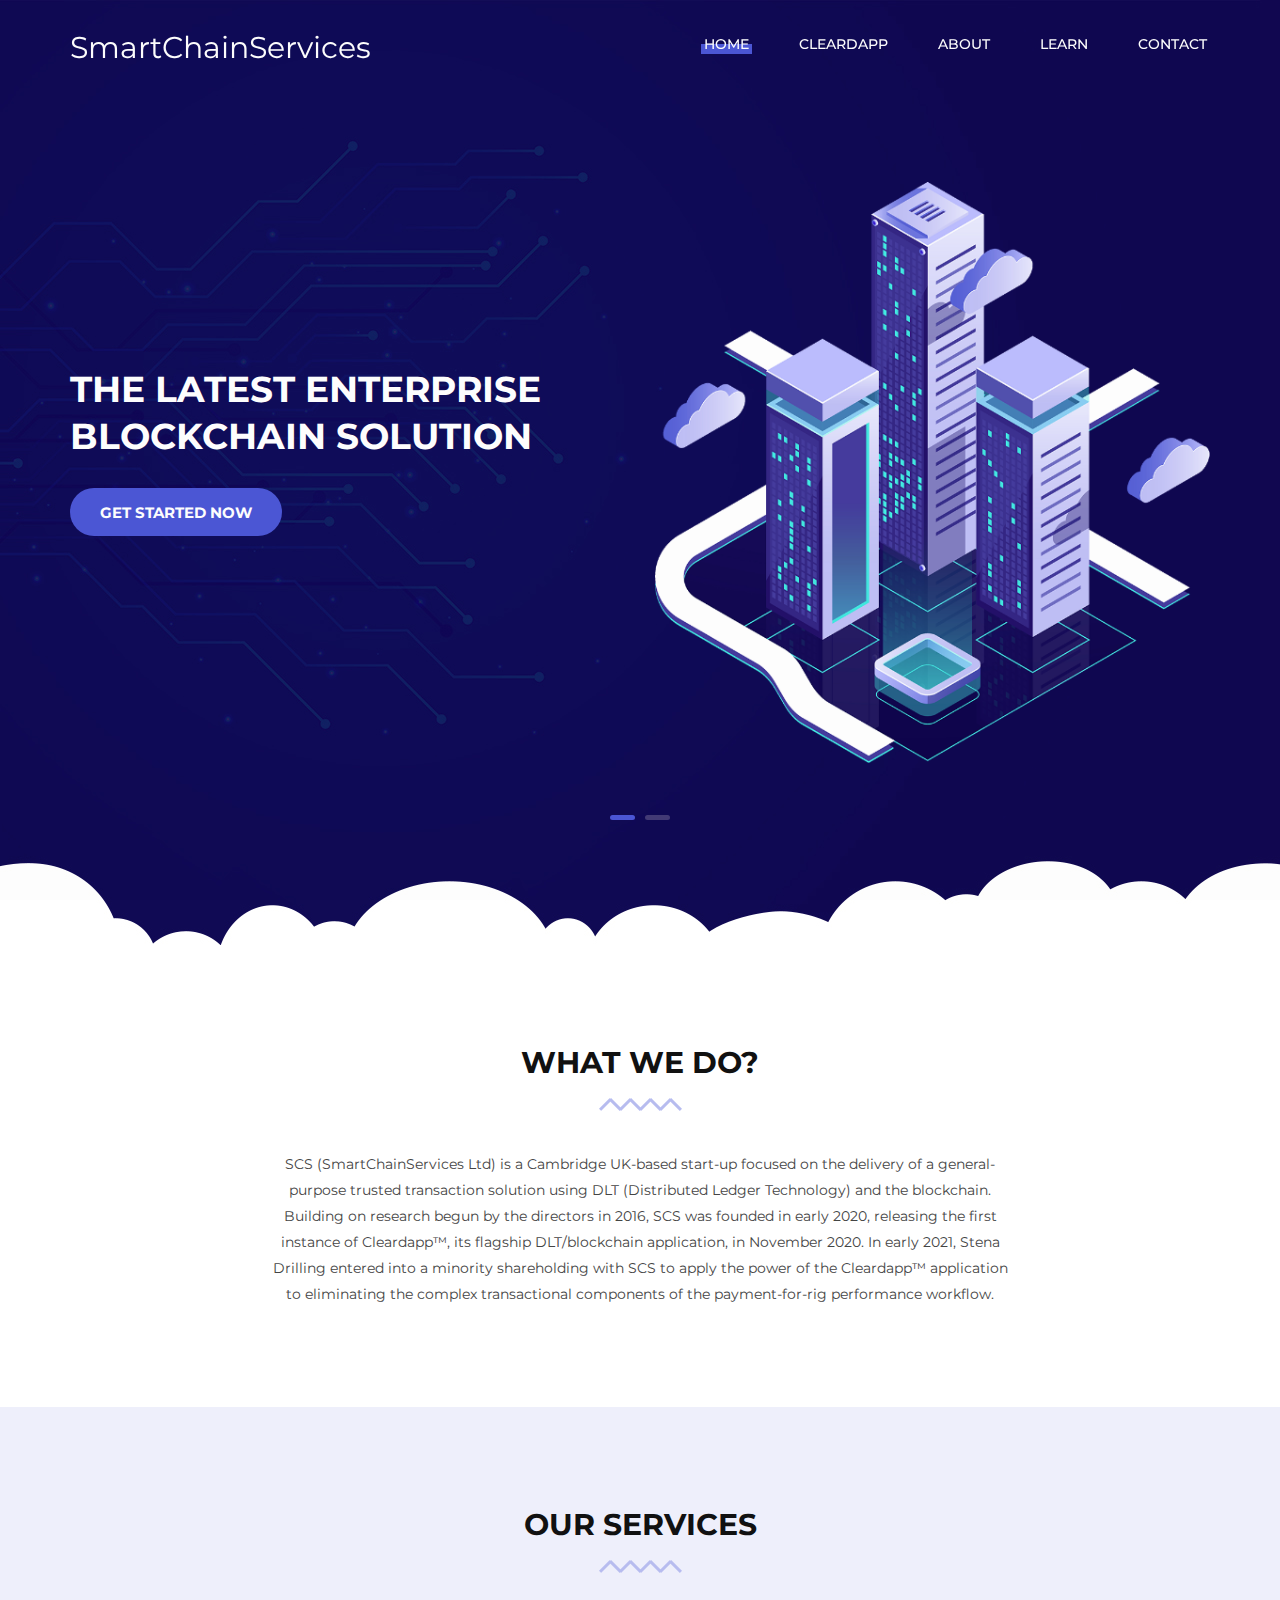
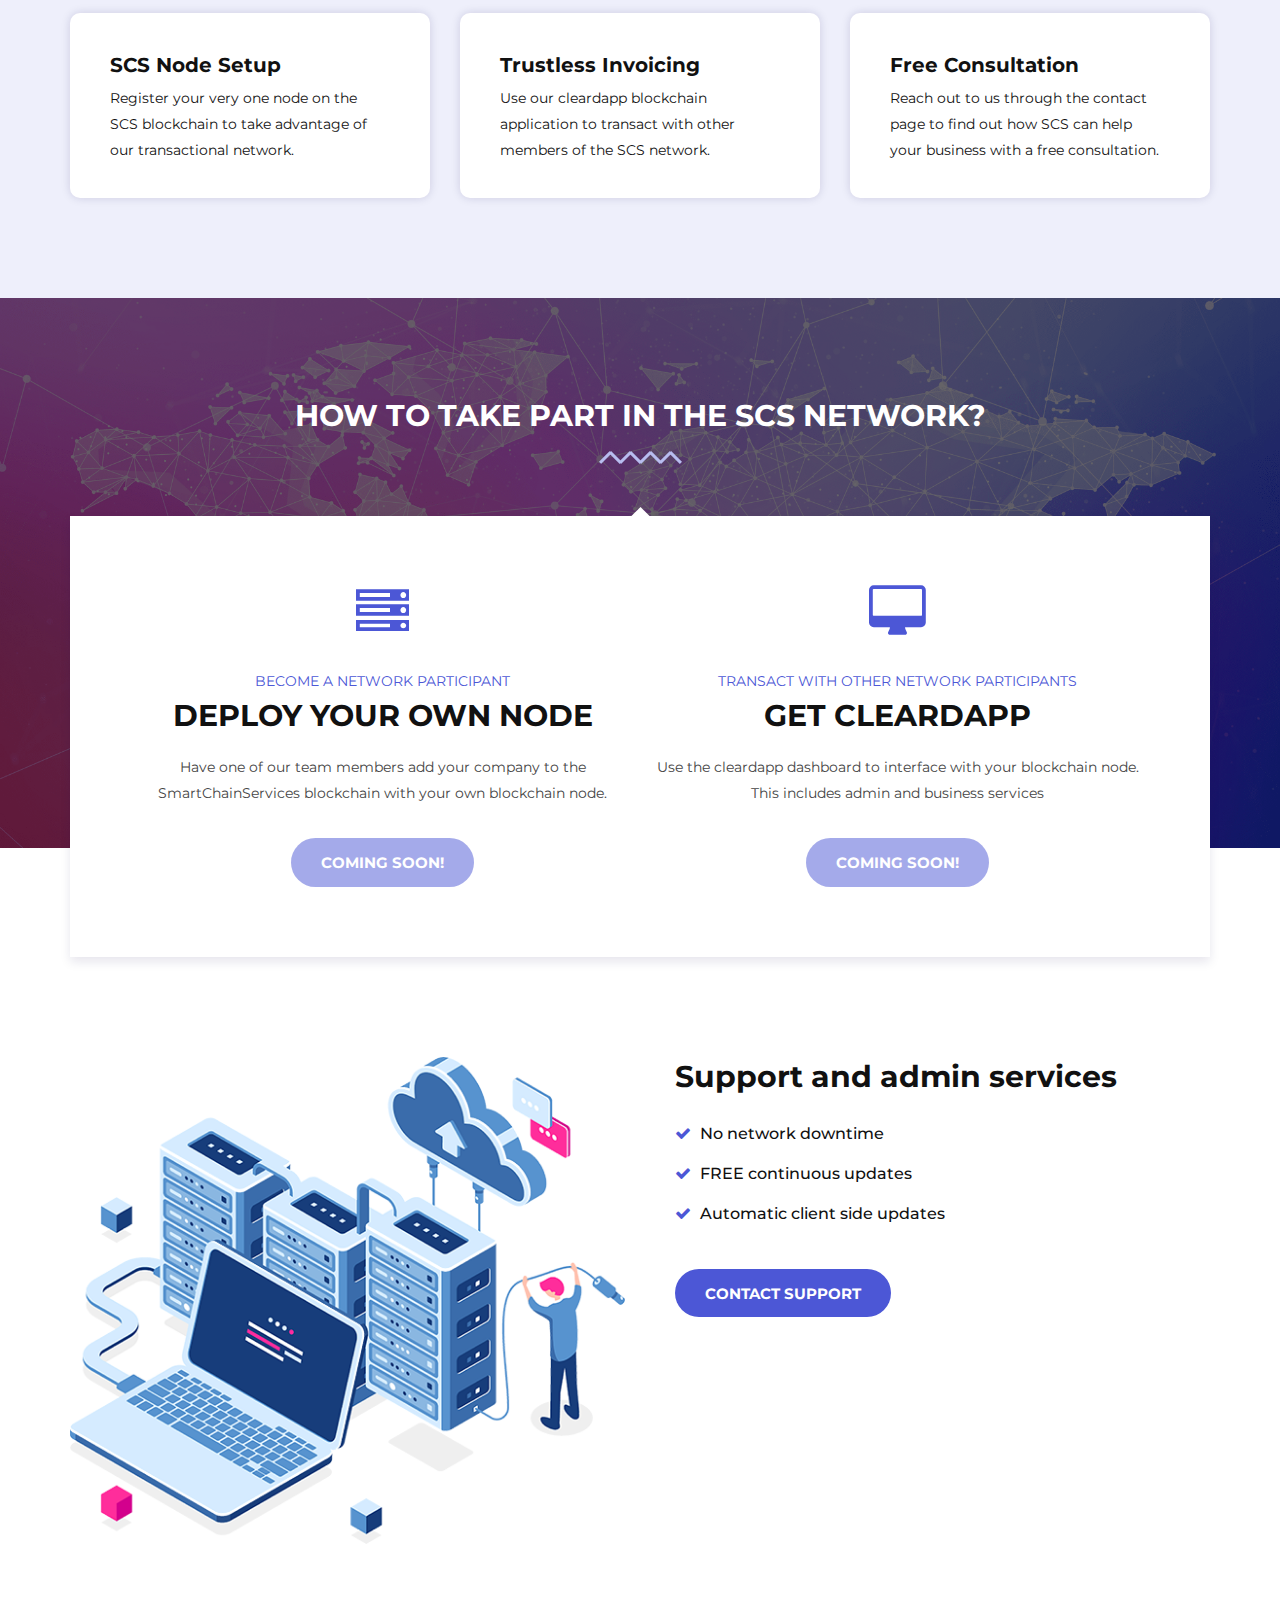
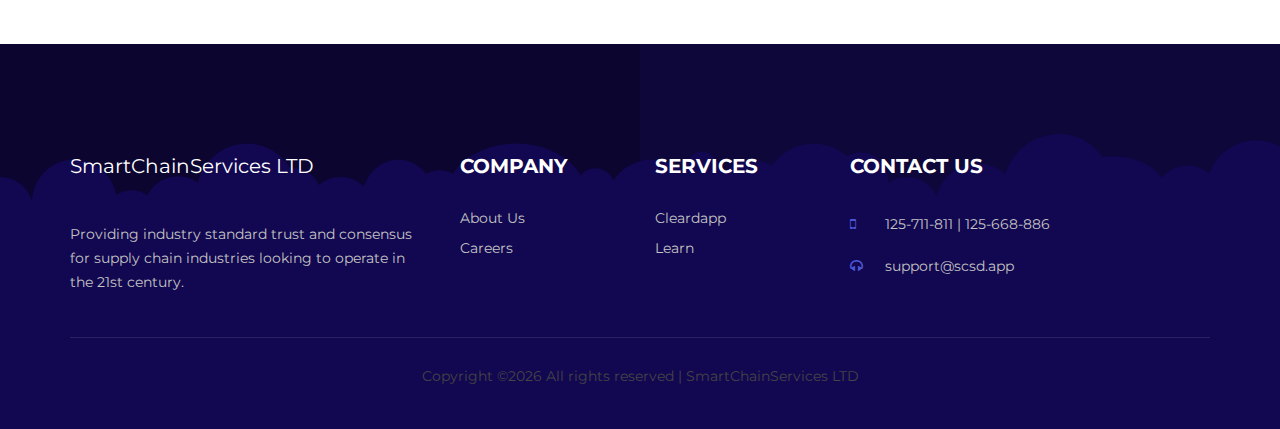
==== commit c0f78091: "update" ====
--- a/index.html
+++ b/index.html
@@ -41,6 +41,7 @@
             <ul>
                 <li class="active"><a href="./index.html">Home</a></li>
                 <li><a href="./about.html">About</a></li>
+                <li><a href="./cleardapp.html">Cleardapp</a></li>
                 <li><a href="./learn.html">Learn</a></li>
                 <li><a href="./contact.html">Contact</a></li>
             </ul>
@@ -68,6 +69,7 @@
                     <nav class="header__menu">
                         <ul>
                             <li class="active"><a href="./index.html">Home</a></li>
+                            <li><a href="./cleardapp.html">Cleardapp</a></li>
                             <li><a href="./about.html">About</a></li>
                             <li><a href="./learn.html">Learn</a></li>
                             <li><a href="./contact.html">Contact</a></li>
@@ -91,7 +93,7 @@
                         <div class="col-lg-6">
                             <div class="hero__text">
                                 <h2>The latest enterprise<br /> blockchain solution</h2>
-                                <a href="#" class="primary-btn">Get started now</a>
+                                <a href="#get-started" class="primary-btn">Get started now</a>
                             </div>
                         </div>
                         <div class="col-lg-6">
@@ -108,7 +110,7 @@
                         <div class="col-lg-6">
                             <div class="hero__text">
                                 <h2>Want to learn more?<br /> Read out thesis</h2>
-                                <a href="#" class="primary-btn">Read Thesis</a>
+                                <a href="./articles/scs-thesis.html" class="primary-btn">Read Thesis</a>
                             </div>
                         </div>
                         <div class="col-lg-6">
@@ -132,7 +134,13 @@
                         <div class="section-title">
                             <h3>What we do?</h3>
                         </div>
-                        <p style='text-align: center;'>SmartChainServices provides a truly decentalised and trustless, enterprise level data driven invoicing solution to provide transactional consensus for the supply chain industry.</p>
+                        <p style='text-align: center;'>    
+                            SCS (SmartChainServices Ltd) is a Cambridge UK-based start-up focused on the delivery of a general-purpose trusted transaction solution
+                             using DLT (Distributed Ledger Technology) and the blockchain.   Building on research begun by the directors in 2016, SCS was founded in 
+                             early 2020, releasing the first instance of Cleardapp™, its flagship DLT/blockchain application, in November 2020. In early 2021, Stena Drilling
+                              entered into a minority shareholding with SCS to apply the power of the Cleardapp™ application to eliminating the complex transactional components
+                               of the payment-for-rig performance workflow. 
+                        </p>
                     </div>
                 </div>
             </div>
@@ -169,36 +177,13 @@
                         <p>Reach out to us through the contact page to find out how SCS can help your business with a free consultation.</p>
                     </div>
                 </div>
-                <!--
-                <div class="col-lg-4 col-md-4 col-sm-6">
-                    <div class="services__item">
-                        <h5>SSL certificate</h5>
-                        <span>Starts At $1.84</span>
-                        <p>Sed do eiusmod tempor incididunt ut labore et dolore magna aliqua.</p>
-                    </div>
-                </div>
-                <div class="col-lg-4 col-md-4 col-sm-6">
-                    <div class="services__item">
-                        <h5>Web Hosting</h5>
-                        <span>Starts At $1.84</span>
-                        <p>Sed do eiusmod tempor incididunt ut labore et dolore magna aliqua.</p>
-                    </div>
-                </div>
-                <div class="col-lg-4 col-md-4 col-sm-6">
-                    <div class="services__item">
-                        <h5>Cloud server</h5>
-                        <span>Starts At $1.84</span>
-                        <p>Sed do eiusmod tempor incididunt ut labore et dolore magna aliqua.</p>
-                    </div>
-                </div>
-                -->
             </div>
         </div>
     </section>
     <!-- Services Section End -->
 
     <!-- Achievement Section Begin -->
-    <section class="achievement-section set-bg spad" data-setbg="img/achievement-bg.jpg">
+    <section id="get-started" class="achievement-section set-bg spad" data-setbg="img/dark1.png">
         <div class="container">
             
         </div>
@@ -206,7 +191,7 @@
     <!-- Achievement Section End -->
 
     <!-- Work Section Begin -->
-    <section class="work-section">
+    <section class="work-section set-bg">
         <div class="container">
             <div class="row">
                 <div class="col-lg-12">
@@ -286,11 +271,8 @@
                         <div class="footer__text-widget">
                             <h5>Company</h5>
                             <ul>
-                                <li><a href="#">Company</a></li>
-                                <li><a href="#">About Us</a></li>
-                                <li><a href="#">Press & Media</a></li>
-                                <li><a href="#">News / Blogs</a></li>
-                                <li><a href="#">Careers</a></li>
+                                <li><a href="./about.html">About Us</a></li>
+                                <li><a href="./carrers.html">Careers</a></li>
                             </ul>
                         </div>
                     </div>
@@ -298,11 +280,8 @@
                         <div class="footer__text-widget">
                             <h5>Services</h5>
                             <ul>
-                                <li><a href="#">Web Hosting</a></li>
-                                <li><a href="#">Reseller Hosting</a></li>
-                                <li><a href="#">VPS Hosting</a></li>
-                                <li><a href="#">Dedicated Servers</a></li>
-                                <li><a href="#">Cloud Hosting</a></li>
+                                <li><a href="./cleardapp.html">Cleardapp</a></li>
+                                <li><a href="./learn.html">Learn</a></li>
                             </ul>
                         </div>
                     </div>
@@ -310,8 +289,6 @@
                         <div class="footer__text-widget">
                             <h5>cONTACT US</h5>
                             <ul class="footer__widget-info">
-                                <li><span class="fa fa-map-marker"></span> 15 Whiting Street, Bury St Edmunds,<br />
-                                    IP33 1NX UK</li>
                                 <li><span class="fa fa-mobile"></span> 125-711-811 | 125-668-886</li>
                                 <li><span class="fa fa-headphones"></span> support@scsd.app</li>
                             </ul>
--- a/css/style.css
+++ b/css/style.css
@@ -36,7 +36,12 @@
 	cursor: default;
 	opacity: 0.5;
  }
+
  
+ html {
+	scroll-behavior: smooth;
+	-webkit-overflow-scrolling: touch;
+  }
 
 /*----------------------------------------*/
 
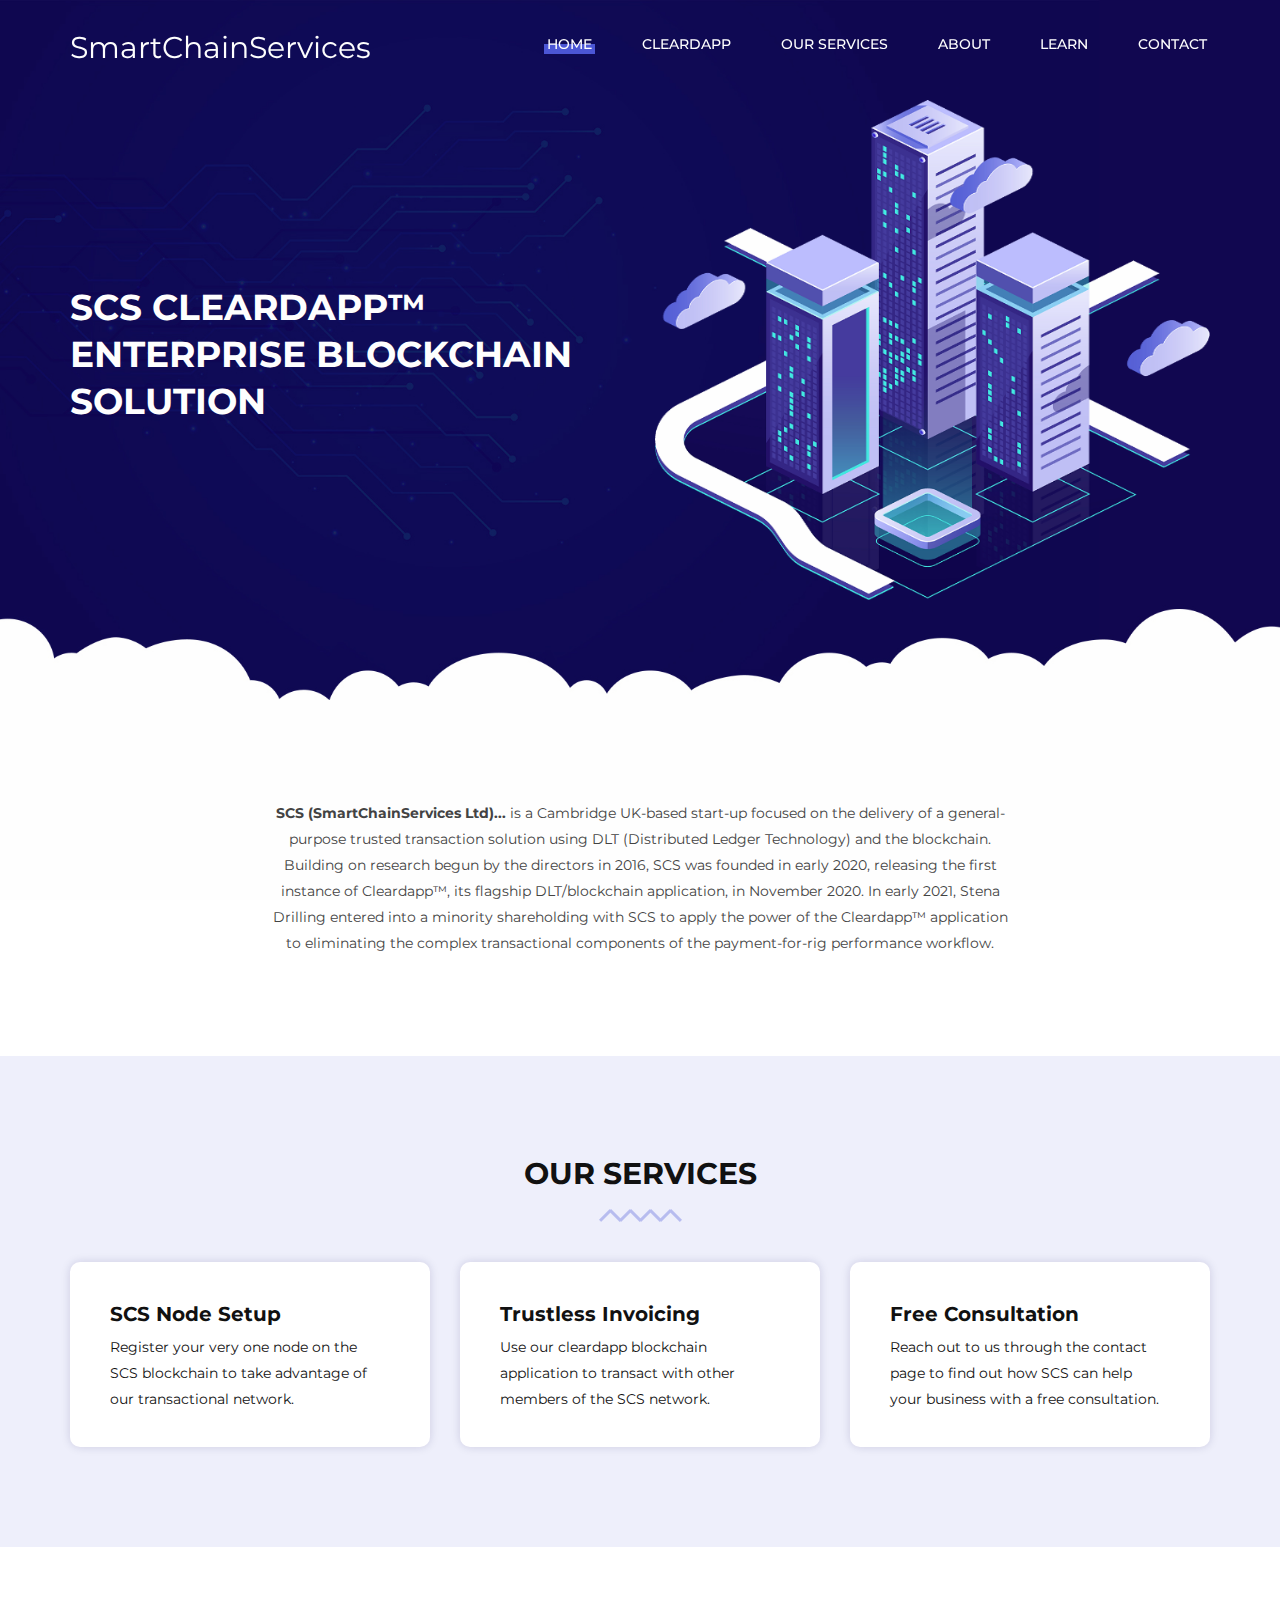
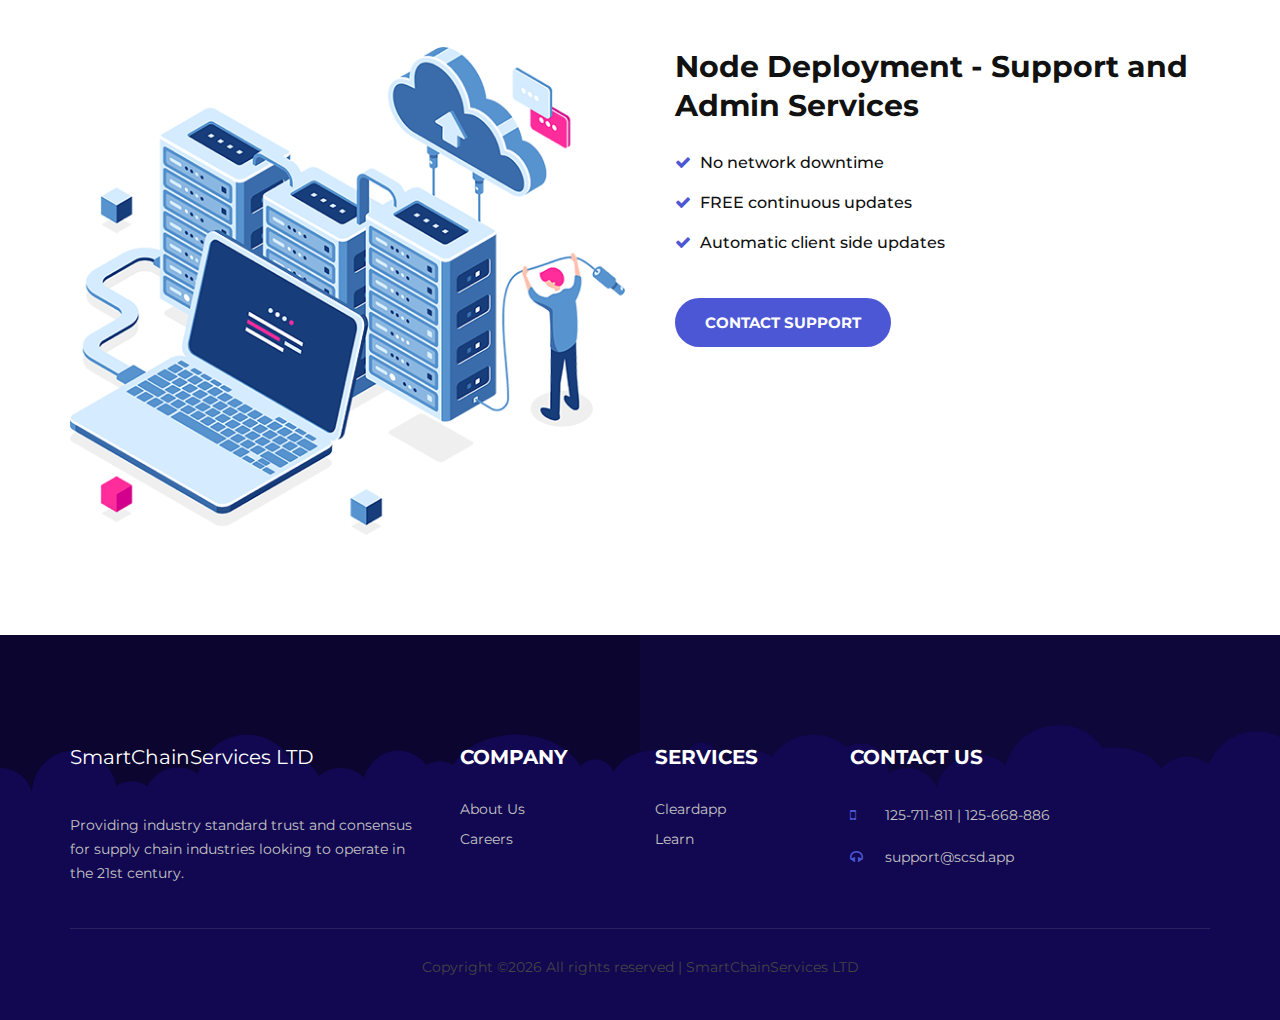
==== commit b684376f: "updatre" ====
--- a/index.html
+++ b/index.html
@@ -70,6 +70,7 @@
                         <ul>
                             <li class="active"><a href="./index.html">Home</a></li>
                             <li><a href="./cleardapp.html">Cleardapp</a></li>
+                            <li><a href="#our-services">Our Services</a></li>
                             <li><a href="./about.html">About</a></li>
                             <li><a href="./learn.html">Learn</a></li>
                             <li><a href="./contact.html">Contact</a></li>
@@ -92,35 +93,19 @@
                     <div class="row">
                         <div class="col-lg-6">
                             <div class="hero__text">
-                                <h2>The latest enterprise<br /> blockchain solution</h2>
-                                <a href="#get-started" class="primary-btn">Get started now</a>
+                                <h2>SCS Cleardapp™ enterprise blockchain solution</h2>
+                                <!--<a href="#our-services" class="primary-btn">Our Services</a>-->
                             </div>
                         </div>
                         <div class="col-lg-6">
                             <div class="hero__img">
-                                <img src="img/hero/hero-right.png" alt="">
-                            </div>
-                        </div>
-                    </div>
-                </div>
-            </div>
-            <div class="hero__item set-bg" data-setbg="img/hero/hero-1.jpg">
-                <div class="container">
-                    <div class="row">
-                        <div class="col-lg-6">
-                            <div class="hero__text">
-                                <h2>Want to learn more?<br /> Read out thesis</h2>
-                                <a href="./articles/scs-thesis.html" class="primary-btn">Read Thesis</a>
-                            </div>
-                        </div>
-                        <div class="col-lg-6">
-                            <div class="hero__img">
-                                <img src="img/hero/hero-right.png" alt="">
-                            </div>
-                        </div>
-                    </div>
-                </div>
-            </div>
+                                <img src="img/hero/hero-right.png" style="height: 500px" alt="">
+                            </div>
+                        </div>
+                    </div>
+                </div>
+            </div>
+
         </div>
     </section>
     <!-- Hero Section End -->
@@ -131,11 +116,8 @@
             <div class="row d-flex justify-content-center">
                 <div class="col-lg-8">
                     <div class="register__text">
-                        <div class="section-title">
-                            <h3>What we do?</h3>
-                        </div>
                         <p style='text-align: center;'>    
-                            SCS (SmartChainServices Ltd) is a Cambridge UK-based start-up focused on the delivery of a general-purpose trusted transaction solution
+                            <strong>SCS (SmartChainServices Ltd)...</strong> is a Cambridge UK-based start-up focused on the delivery of a general-purpose trusted transaction solution
                              using DLT (Distributed Ledger Technology) and the blockchain.   Building on research begun by the directors in 2016, SCS was founded in 
                              early 2020, releasing the first instance of Cleardapp™, its flagship DLT/blockchain application, in November 2020. In early 2021, Stena Drilling
                               entered into a minority shareholding with SCS to apply the power of the Cleardapp™ application to eliminating the complex transactional components
@@ -149,7 +131,7 @@
     <!-- Register Domain Section End -->
 
     <!-- Services Section Begin -->
-    <section class="services-section spad">
+    <section id="our-services" class="services-section spad">
         <div class="container">
             <div class="row">
                 <div class="col-lg-12">
@@ -182,7 +164,7 @@
     </section>
     <!-- Services Section End -->
 
-    <!-- Achievement Section Begin -->
+    <!-- Achievement Section Begin -
     <section id="get-started" class="achievement-section set-bg spad" data-setbg="img/dark1.png">
         <div class="container">
             
@@ -190,7 +172,7 @@
     </section>
     <!-- Achievement Section End -->
 
-    <!-- Work Section Begin -->
+    <!-- Work Section Begin --
     <section class="work-section set-bg">
         <div class="container">
             <div class="row">
@@ -227,7 +209,7 @@
             </div>
         </div>
     </section>
-    <!-- Work Section End -->
+    -- Work Section End -->
 
     <!-- Choose Plan Section Begin -->
     <section class="choose-plan-section spad">
@@ -238,7 +220,7 @@
                 </div>
                 <div class="col-lg-6 col-md-6">
                     <div class="plan__text">
-                        <h3>Support and admin services</h3>
+                        <h3>Node Deployment - Support and Admin Services</h3>
                         <ul>
                             <li><span class="fa fa-check"></span> No network downtime</li>
                             <li><span class="fa fa-check"></span> FREE continuous updates</li>
--- a/css/style.css
+++ b/css/style.css
@@ -507,7 +507,7 @@
 }
 
 .hero__item {
-	height: 945px;
+	height: 700px;
 	display: -webkit-box;
 	display: -ms-flexbox;
 	display: flex;
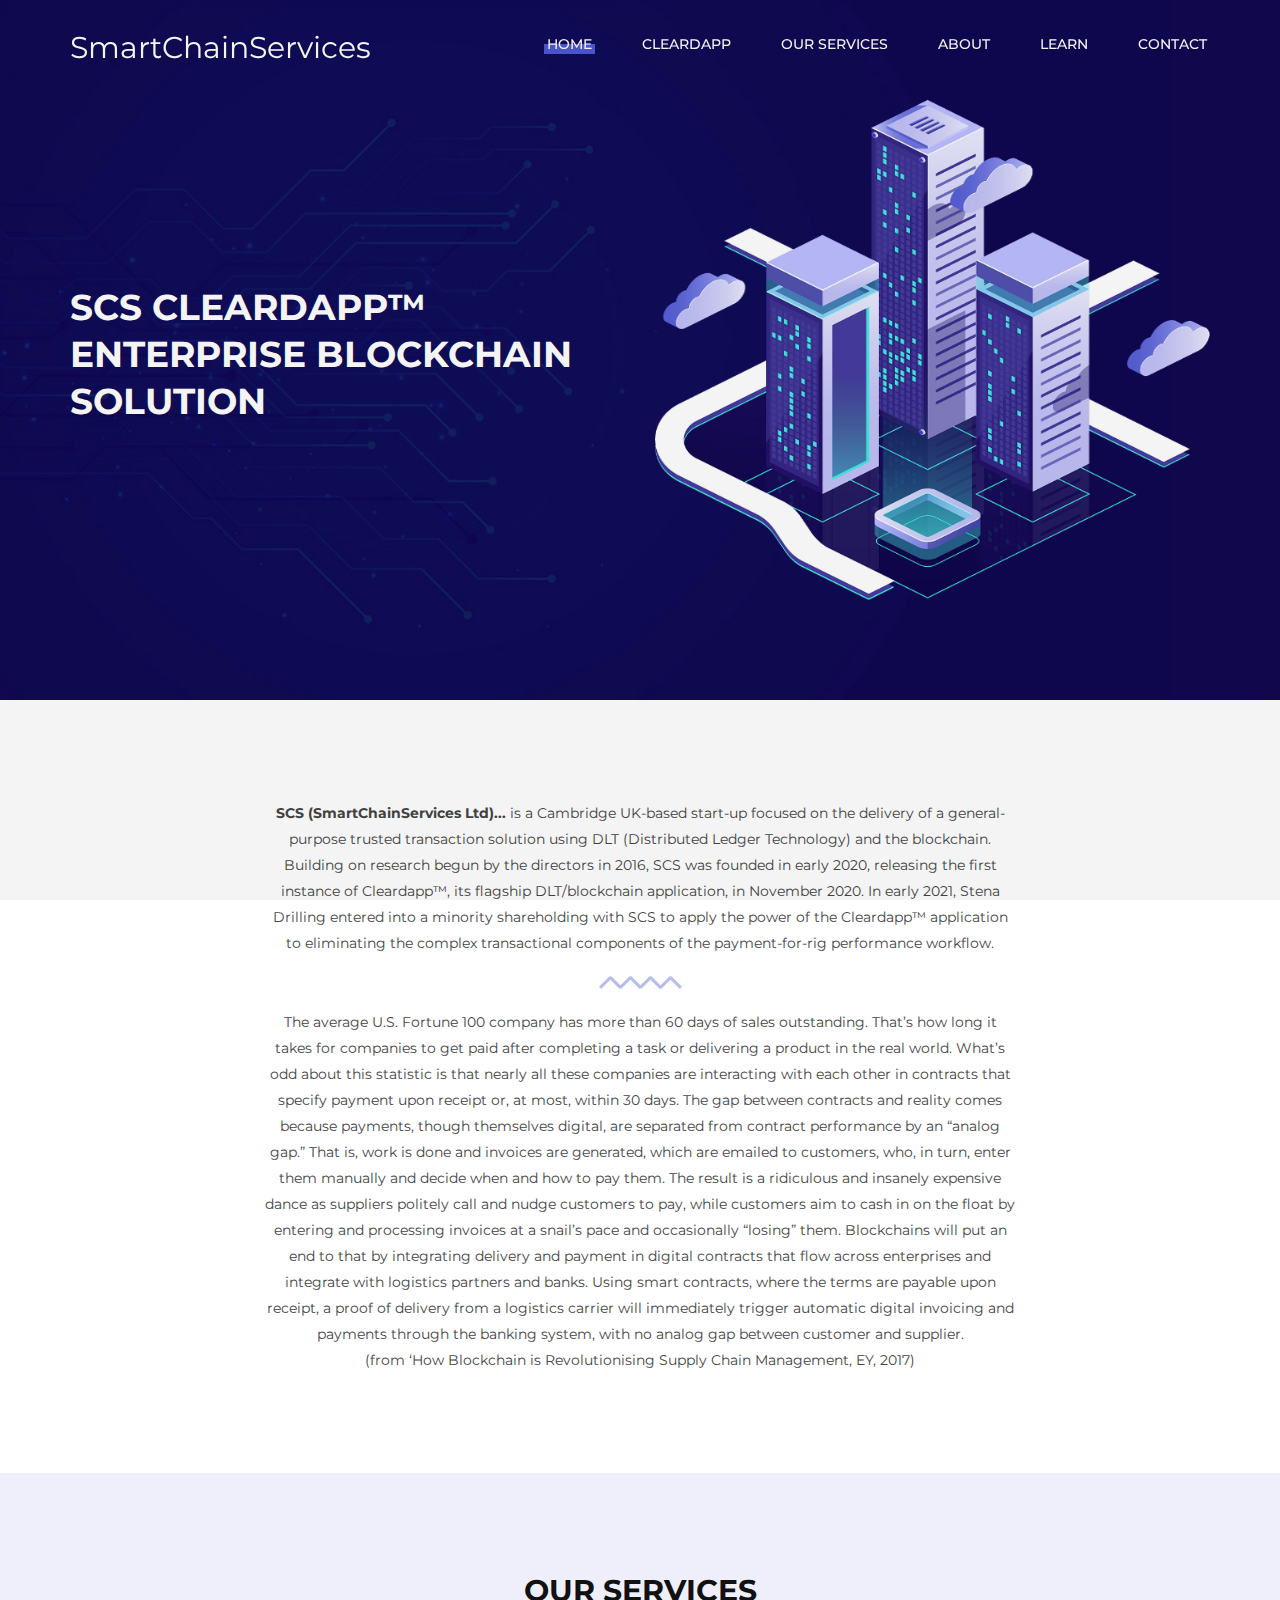
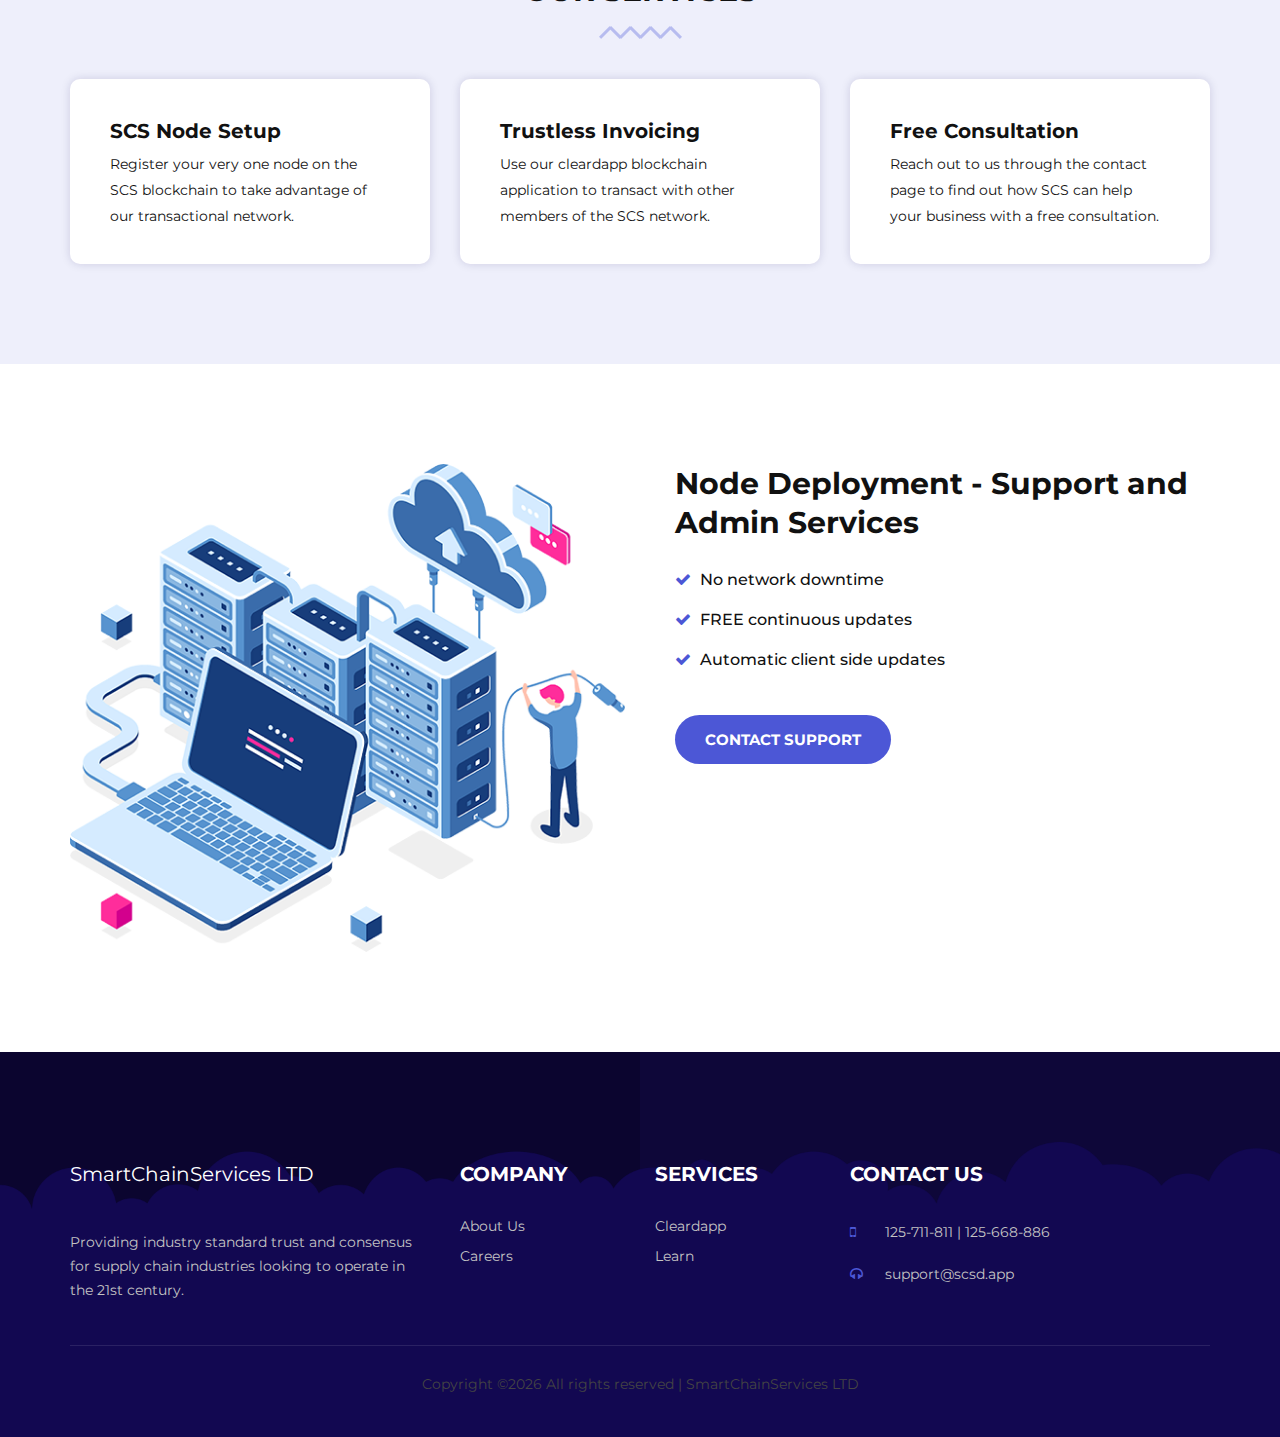
==== commit 3ae92593: "upates" ====
--- a/index.html
+++ b/index.html
@@ -115,13 +115,27 @@
         <div class="container">
             <div class="row d-flex justify-content-center">
                 <div class="col-lg-8">
-                    <div class="register__text">
+                    <div class="register__text" style="text-align: center;">
                         <p style='text-align: center;'>    
                             <strong>SCS (SmartChainServices Ltd)...</strong> is a Cambridge UK-based start-up focused on the delivery of a general-purpose trusted transaction solution
                              using DLT (Distributed Ledger Technology) and the blockchain.   Building on research begun by the directors in 2016, SCS was founded in 
                              early 2020, releasing the first instance of Cleardapp™, its flagship DLT/blockchain application, in November 2020. In early 2021, Stena Drilling
                               entered into a minority shareholding with SCS to apply the power of the Cleardapp™ application to eliminating the complex transactional components
                                of the payment-for-rig performance workflow. 
+                        </p>
+                        <img style="margin-top: 20px; margin-bottom: 20px" src='img/line.png'/>
+                        <p>
+                            The average U.S. Fortune 100 company has more than 60 days of sales outstanding. That’s how long it takes for companies to get paid after completing a 
+                            task or delivering a product in the real world. What’s odd about this statistic is that nearly all these companies are interacting with each other in 
+                            contracts that specify payment upon receipt or, at most, within 30 days. The gap between contracts and reality comes because payments, though themselves 
+                            digital, are separated from contract performance by an “analog gap.” That is, work is done and invoices are generated, which are emailed to customers, 
+                            who, in turn, enter them manually and decide when and how to pay them. The result is a ridiculous and insanely expensive dance as suppliers politely 
+                            call and nudge customers to pay, while customers aim to cash in on the float by entering and processing invoices at a snail’s pace and occasionally 
+                            “losing” them. Blockchains will put an end to that by integrating delivery and payment in digital contracts that flow across enterprises and integrate 
+                            with logistics partners and banks. Using smart contracts, where the terms are payable upon receipt, a proof of delivery from a logistics carrier will 
+                            immediately trigger automatic digital invoicing and payments through the banking system, with no analog gap between customer and supplier. <br/>
+                            (from ‘How Blockchain is Revolutionising Supply Chain Management, EY, 2017)
+
                         </p>
                     </div>
                 </div>
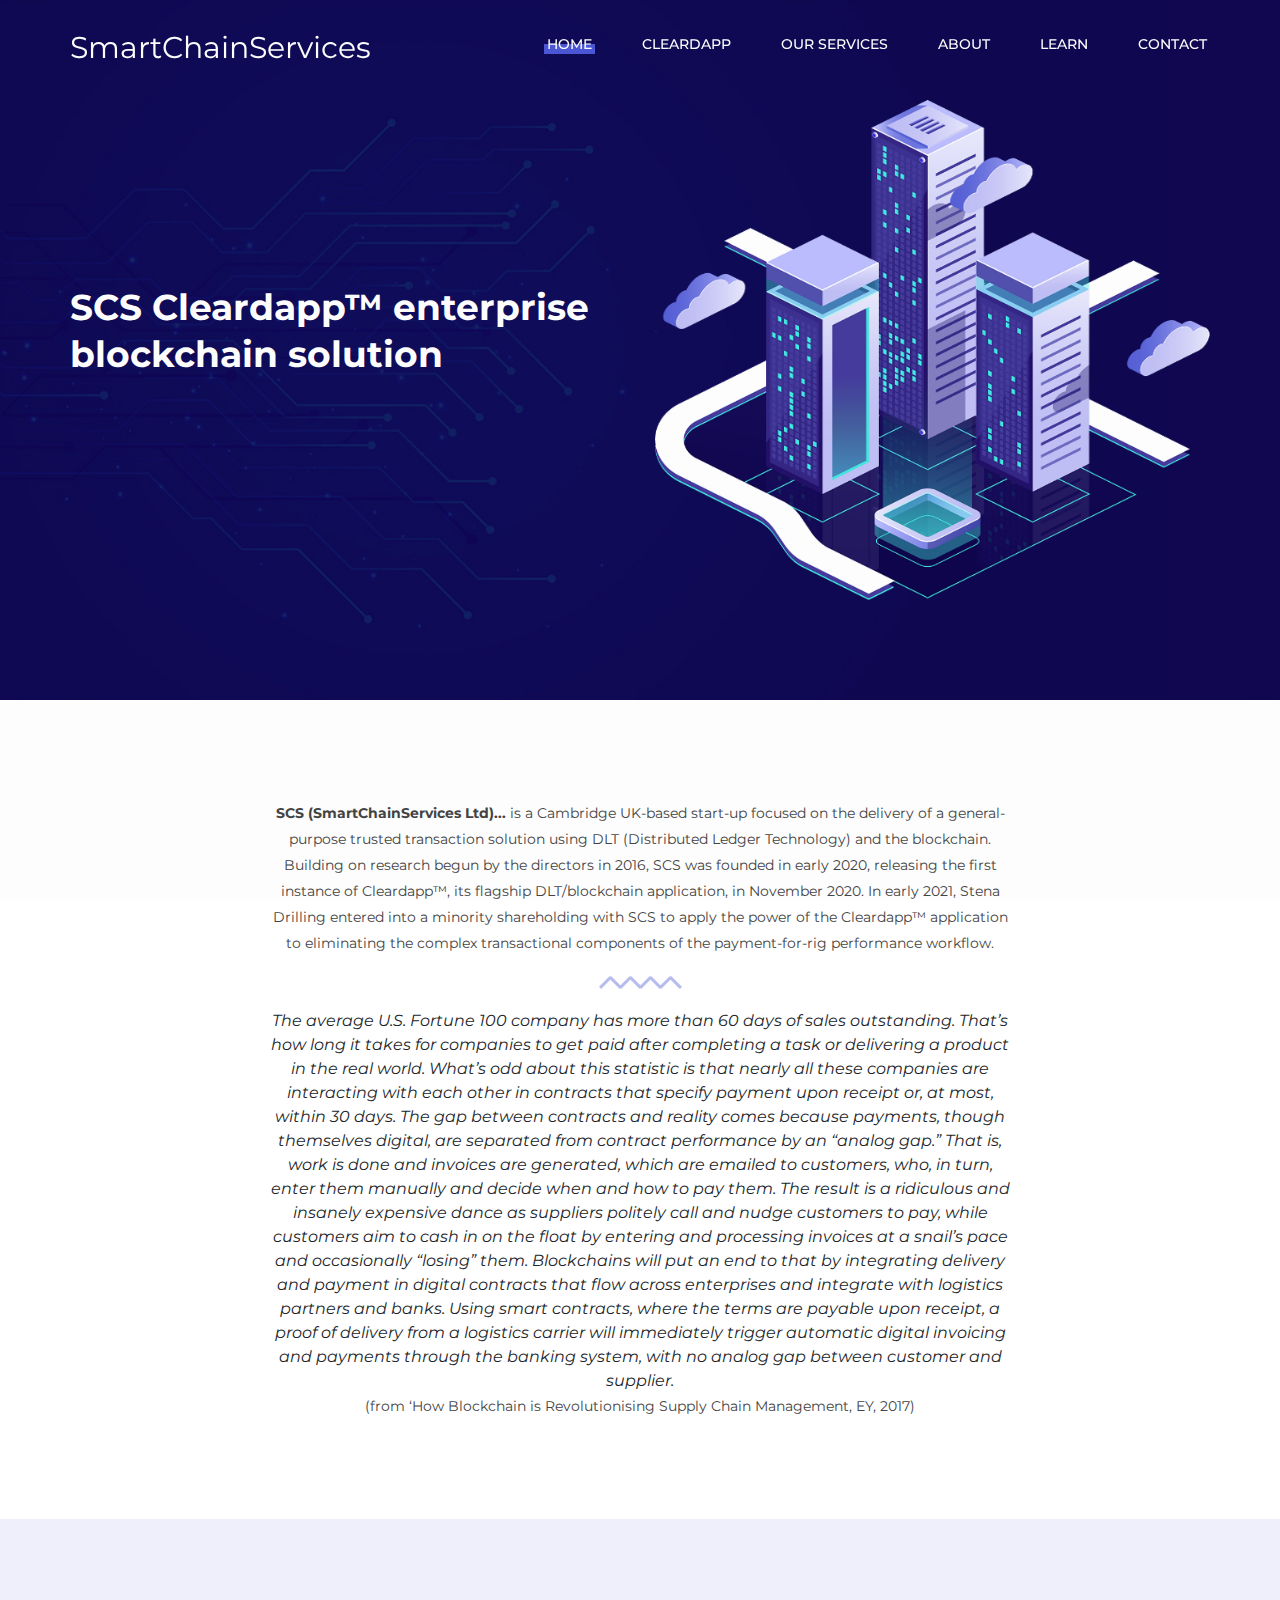
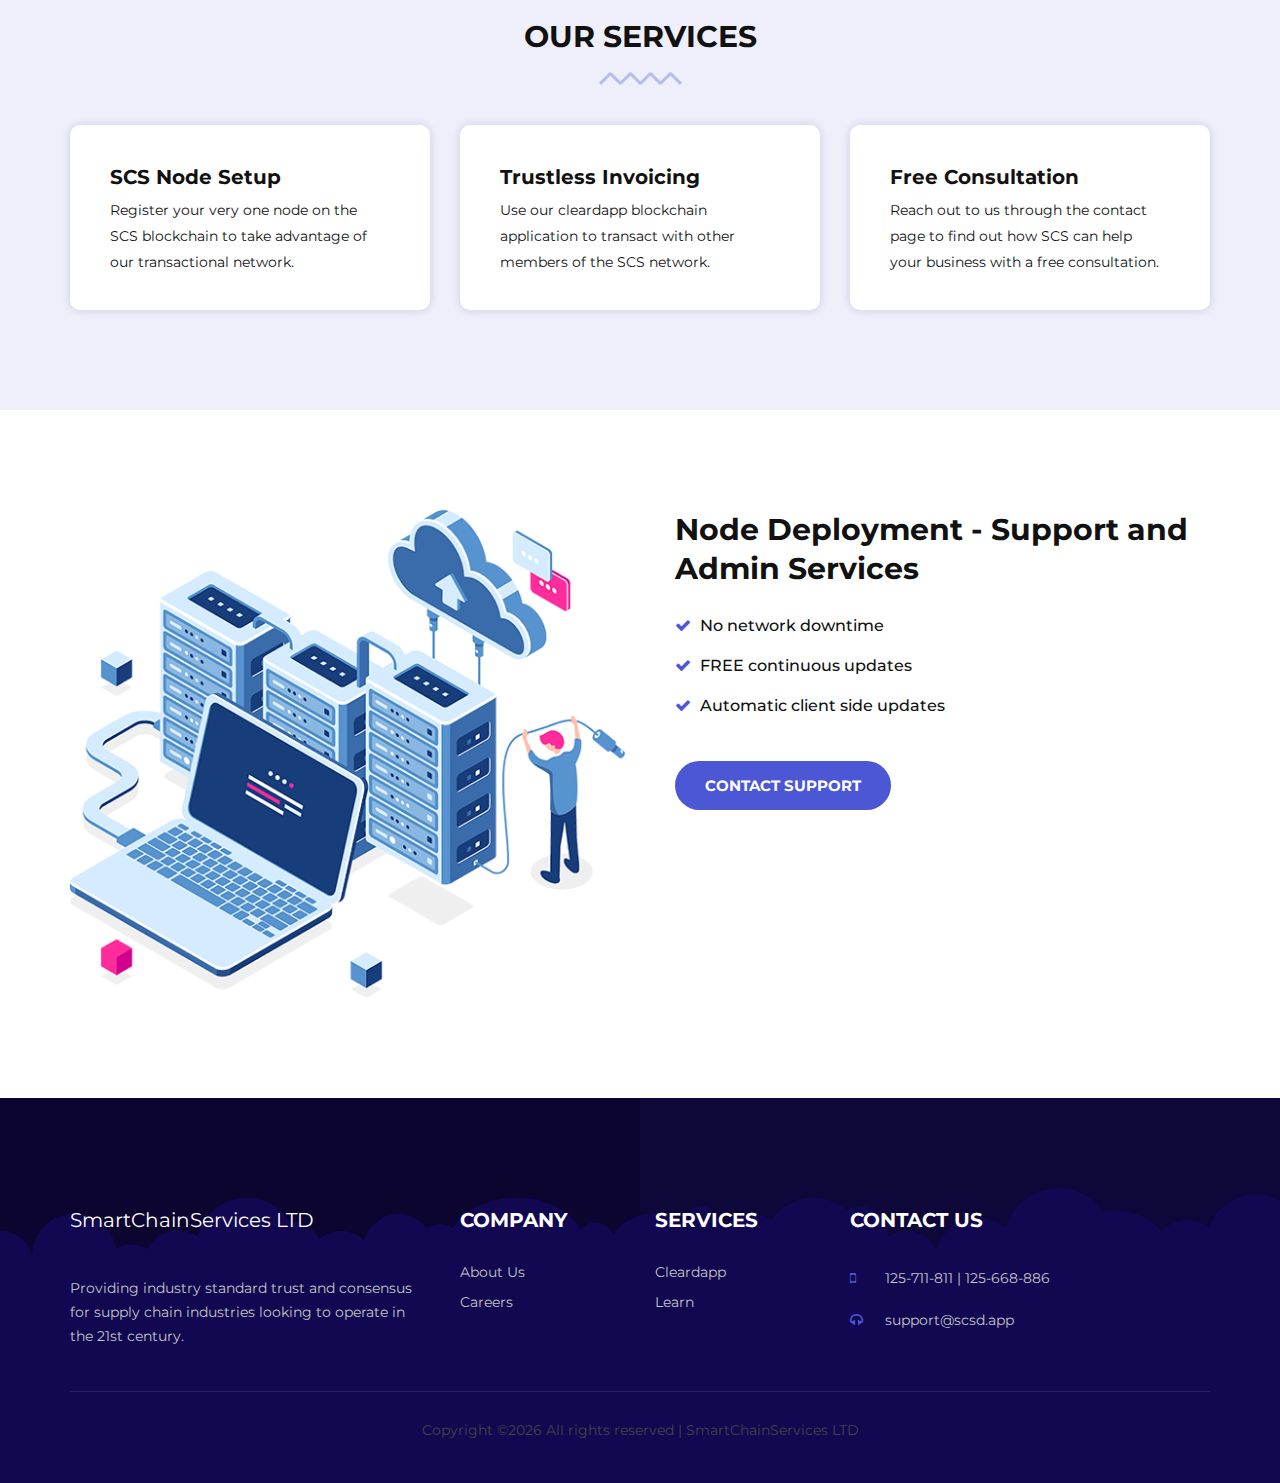
==== commit 89939c43: "update" ====
--- a/index.html
+++ b/index.html
@@ -123,8 +123,8 @@
                               entered into a minority shareholding with SCS to apply the power of the Cleardapp™ application to eliminating the complex transactional components
                                of the payment-for-rig performance workflow. 
                         </p>
-                        <img style="margin-top: 20px; margin-bottom: 20px" src='img/line.png'/>
-                        <p>
+                        <img style="margin-top: 20px; margin-bottom: 20px" src='img/line.png'/><br/>
+                        <i>
                             The average U.S. Fortune 100 company has more than 60 days of sales outstanding. That’s how long it takes for companies to get paid after completing a 
                             task or delivering a product in the real world. What’s odd about this statistic is that nearly all these companies are interacting with each other in 
                             contracts that specify payment upon receipt or, at most, within 30 days. The gap between contracts and reality comes because payments, though themselves 
@@ -134,9 +134,8 @@
                             “losing” them. Blockchains will put an end to that by integrating delivery and payment in digital contracts that flow across enterprises and integrate 
                             with logistics partners and banks. Using smart contracts, where the terms are payable upon receipt, a proof of delivery from a logistics carrier will 
                             immediately trigger automatic digital invoicing and payments through the banking system, with no analog gap between customer and supplier. <br/>
-                            (from ‘How Blockchain is Revolutionising Supply Chain Management, EY, 2017)
-
-                        </p>
+                        </i>
+                        <p>(from ‘How Blockchain is Revolutionising Supply Chain Management, EY, 2017)</p>
                     </div>
                 </div>
             </div>
--- a/css/style.css
+++ b/css/style.css
@@ -537,7 +537,6 @@
 	color: #ffffff;
 	font-weight: 700;
 	line-height: 47px;
-	text-transform: uppercase;
 	margin-bottom: 28px;
 	position: relative;
 	top: 100px;
@@ -1198,7 +1197,6 @@
 .about__text h2 {
 	color: #111111;
 	font-weight: 700;
-	text-transform: uppercase;
 	margin-bottom: 15px;
 }
 
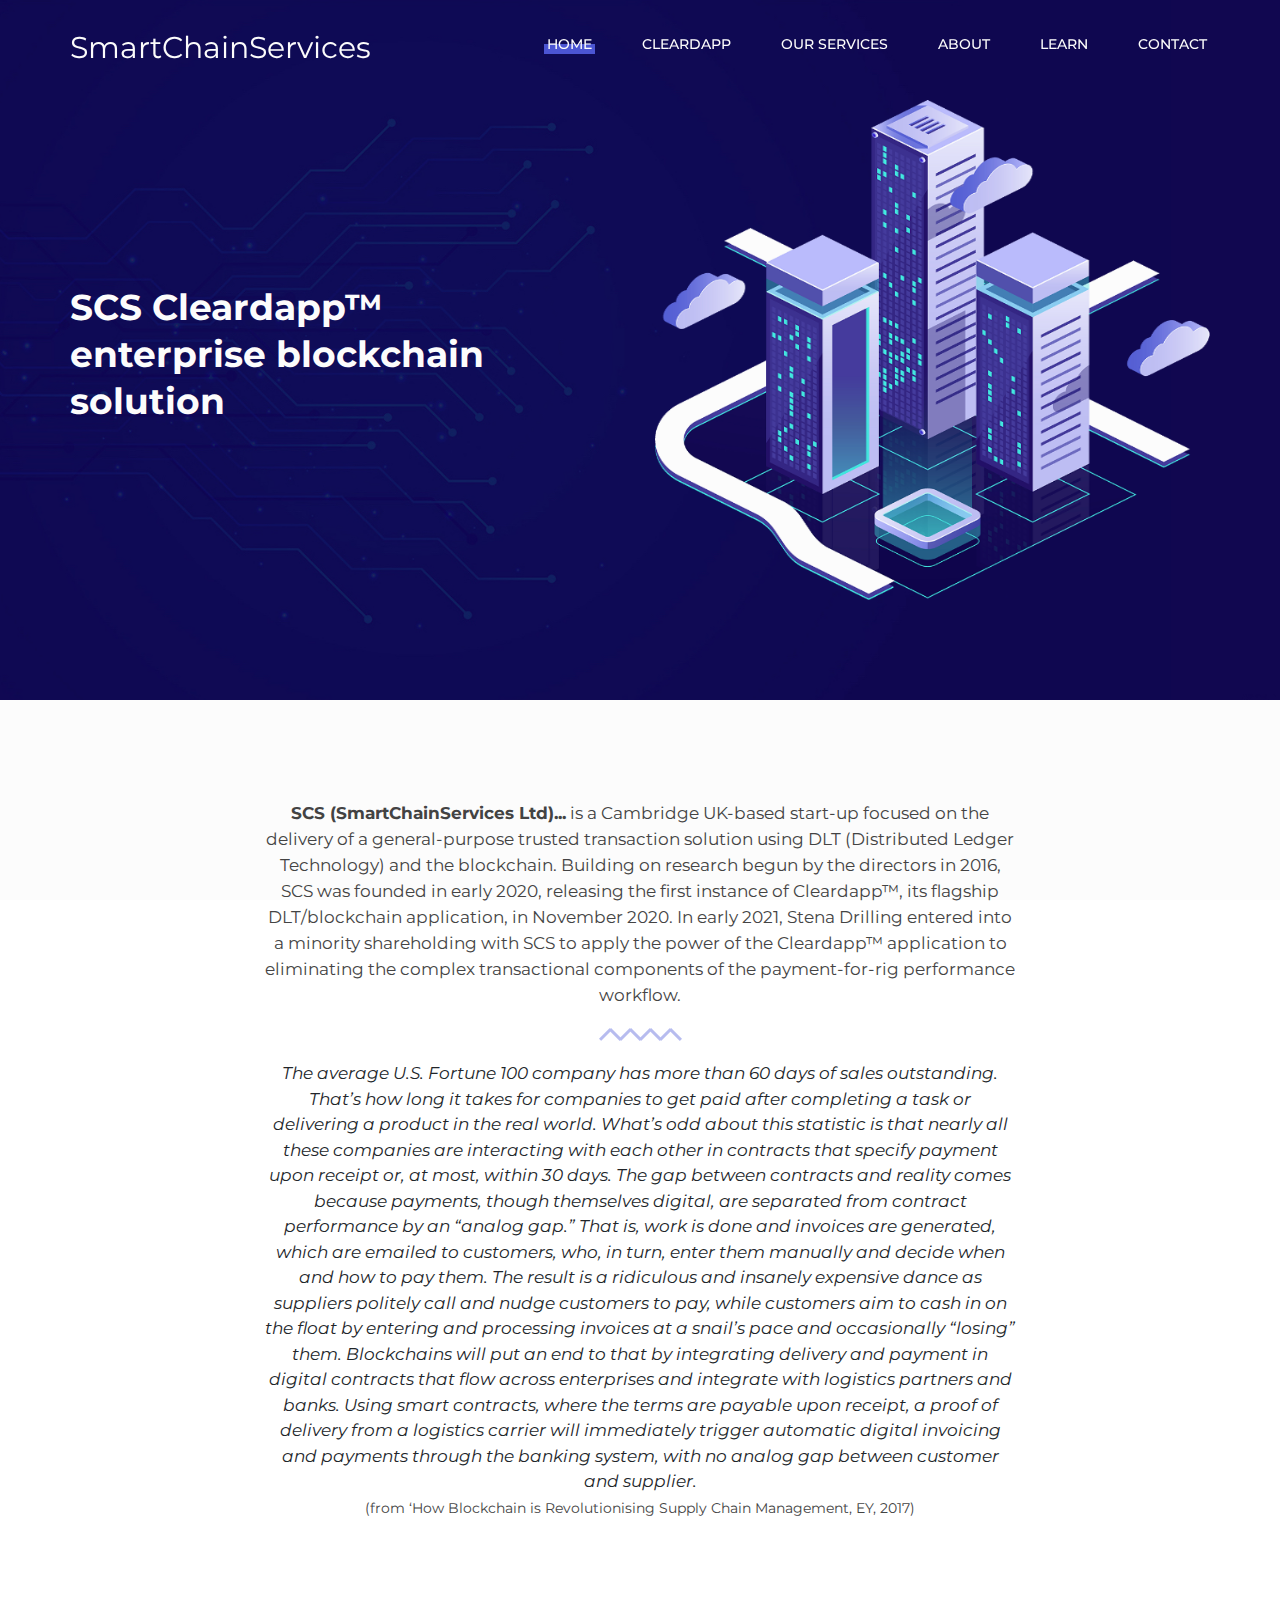
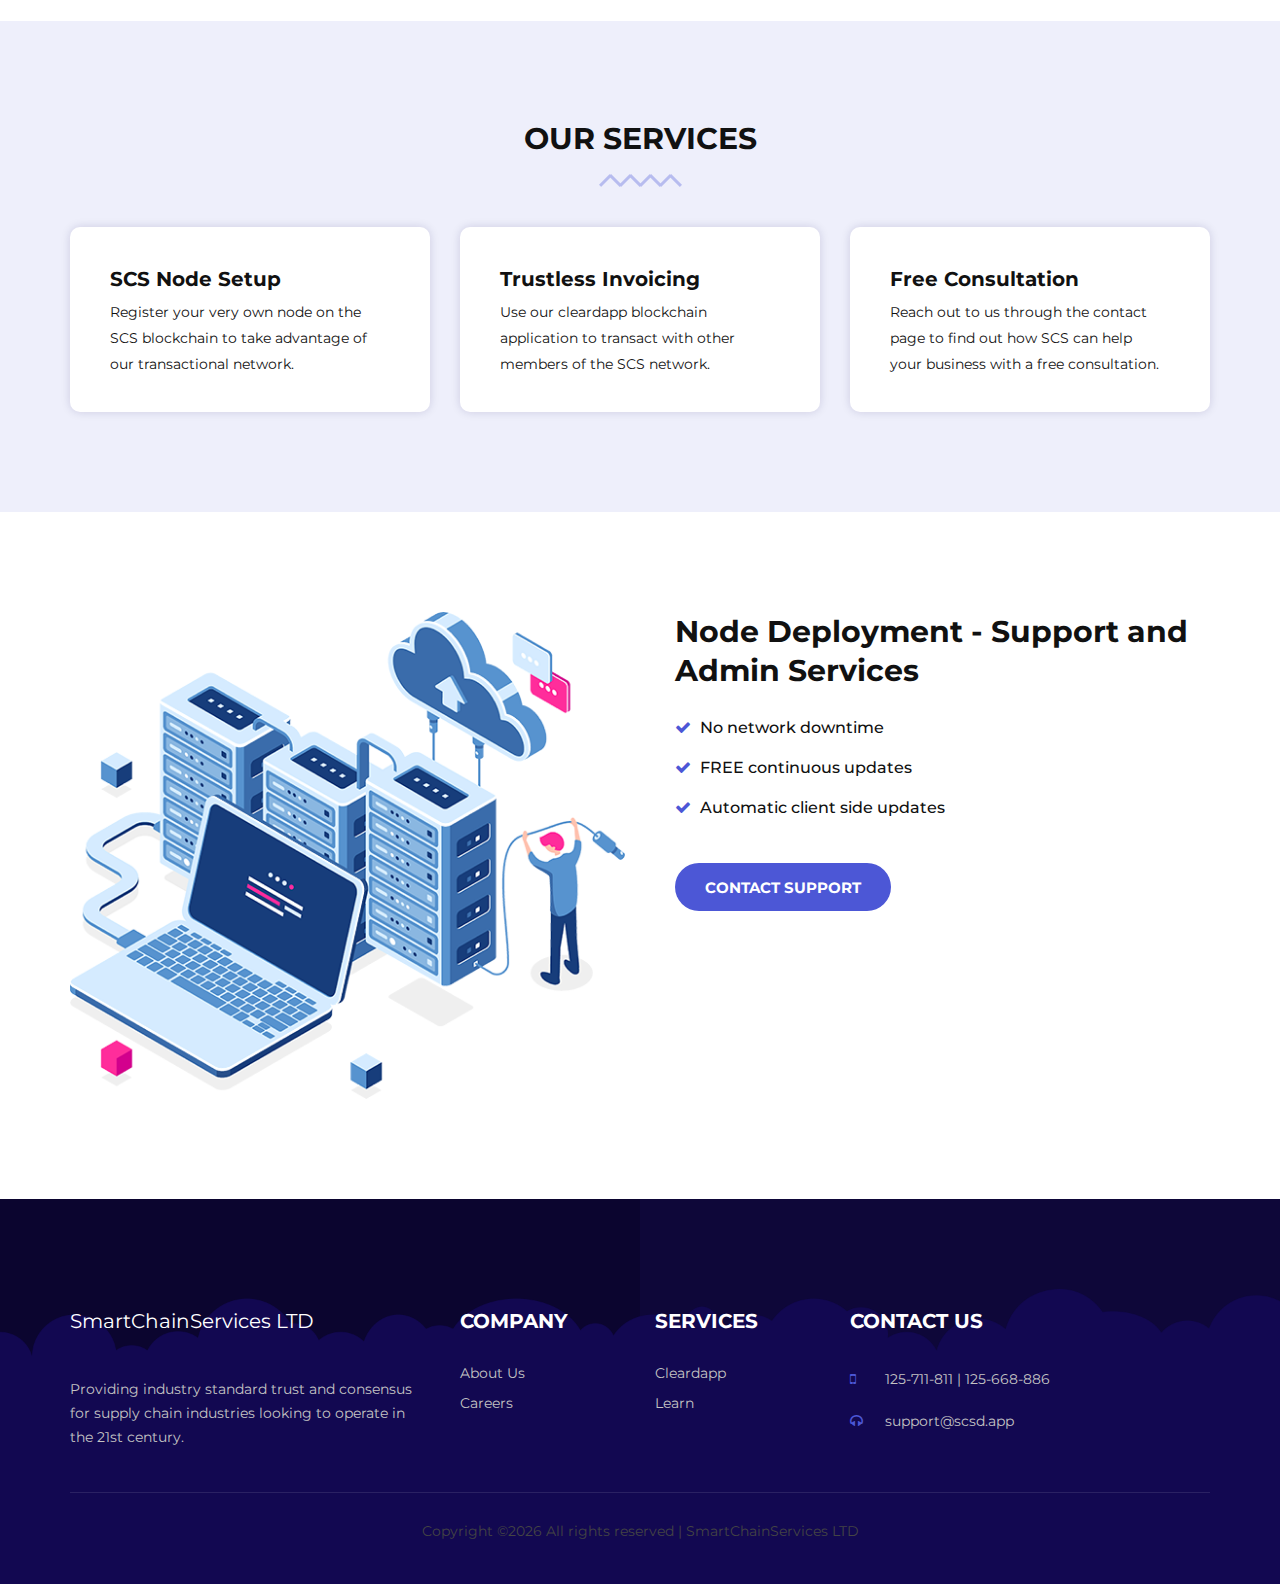
==== commit 2d93cdfe: "update" ====
--- a/index.html
+++ b/index.html
@@ -93,7 +93,7 @@
                     <div class="row">
                         <div class="col-lg-6">
                             <div class="hero__text">
-                                <h2>SCS Cleardapp™ enterprise blockchain solution</h2>
+                                <h2>SCS Cleardapp™ <br/>enterprise blockchain solution</h2>
                                 <!--<a href="#our-services" class="primary-btn">Our Services</a>-->
                             </div>
                         </div>
@@ -116,7 +116,7 @@
             <div class="row d-flex justify-content-center">
                 <div class="col-lg-8">
                     <div class="register__text" style="text-align: center;">
-                        <p style='text-align: center;'>    
+                        <p style='text-align: center; font-size: 17px;'>    
                             <strong>SCS (SmartChainServices Ltd)...</strong> is a Cambridge UK-based start-up focused on the delivery of a general-purpose trusted transaction solution
                              using DLT (Distributed Ledger Technology) and the blockchain.   Building on research begun by the directors in 2016, SCS was founded in 
                              early 2020, releasing the first instance of Cleardapp™, its flagship DLT/blockchain application, in November 2020. In early 2021, Stena Drilling
@@ -124,7 +124,7 @@
                                of the payment-for-rig performance workflow. 
                         </p>
                         <img style="margin-top: 20px; margin-bottom: 20px" src='img/line.png'/><br/>
-                        <i>
+                        <i style='font-size: 17px;'>
                             The average U.S. Fortune 100 company has more than 60 days of sales outstanding. That’s how long it takes for companies to get paid after completing a 
                             task or delivering a product in the real world. What’s odd about this statistic is that nearly all these companies are interacting with each other in 
                             contracts that specify payment upon receipt or, at most, within 30 days. The gap between contracts and reality comes because payments, though themselves 
@@ -157,7 +157,7 @@
                 <div class="col-lg-4 col-md-4 col-sm-6">
                     <div class="services__item">
                         <h5>SCS Node Setup</h5>
-                        <p>Register your very one node on the SCS blockchain to take advantage of our transactional network.</p>
+                        <p>Register your very own node on the SCS blockchain to take advantage of our transactional network.</p>
                     </div>
                 </div>
                 <div class="col-lg-4 col-md-4 col-sm-6">
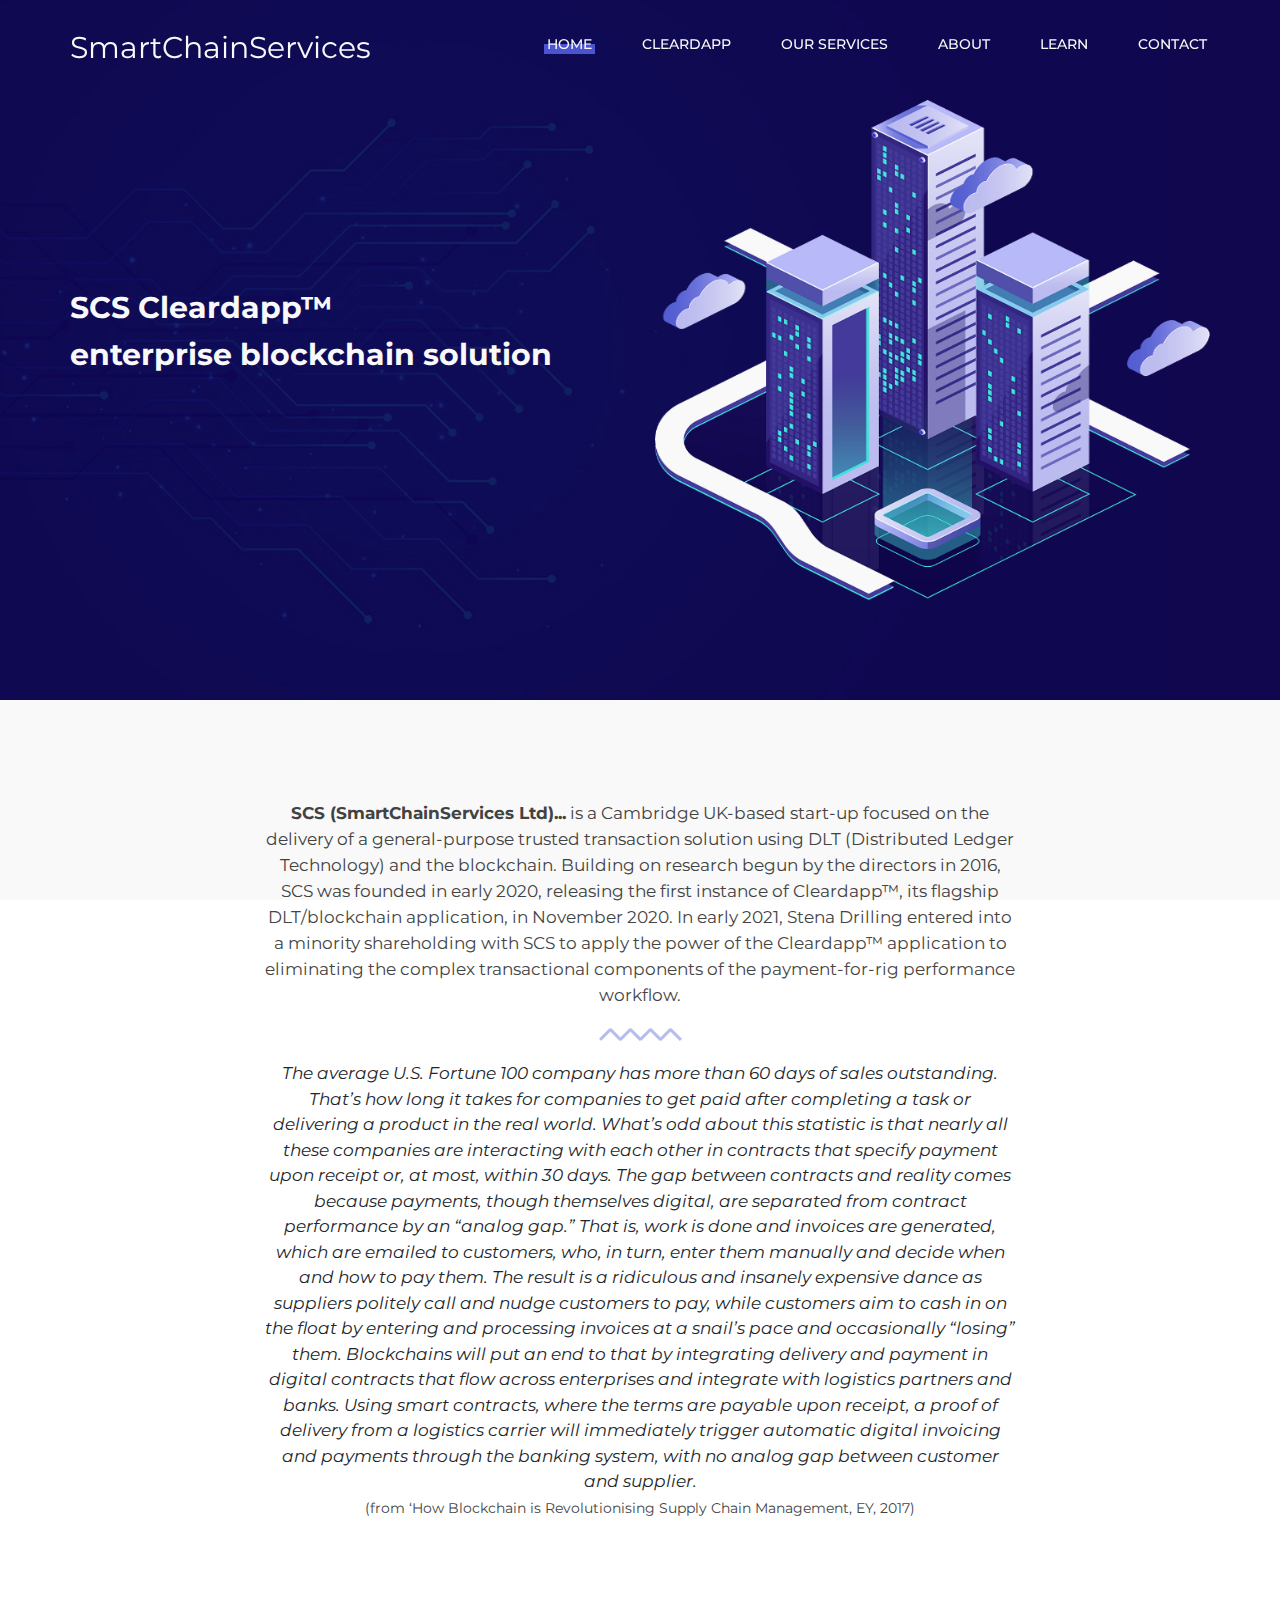
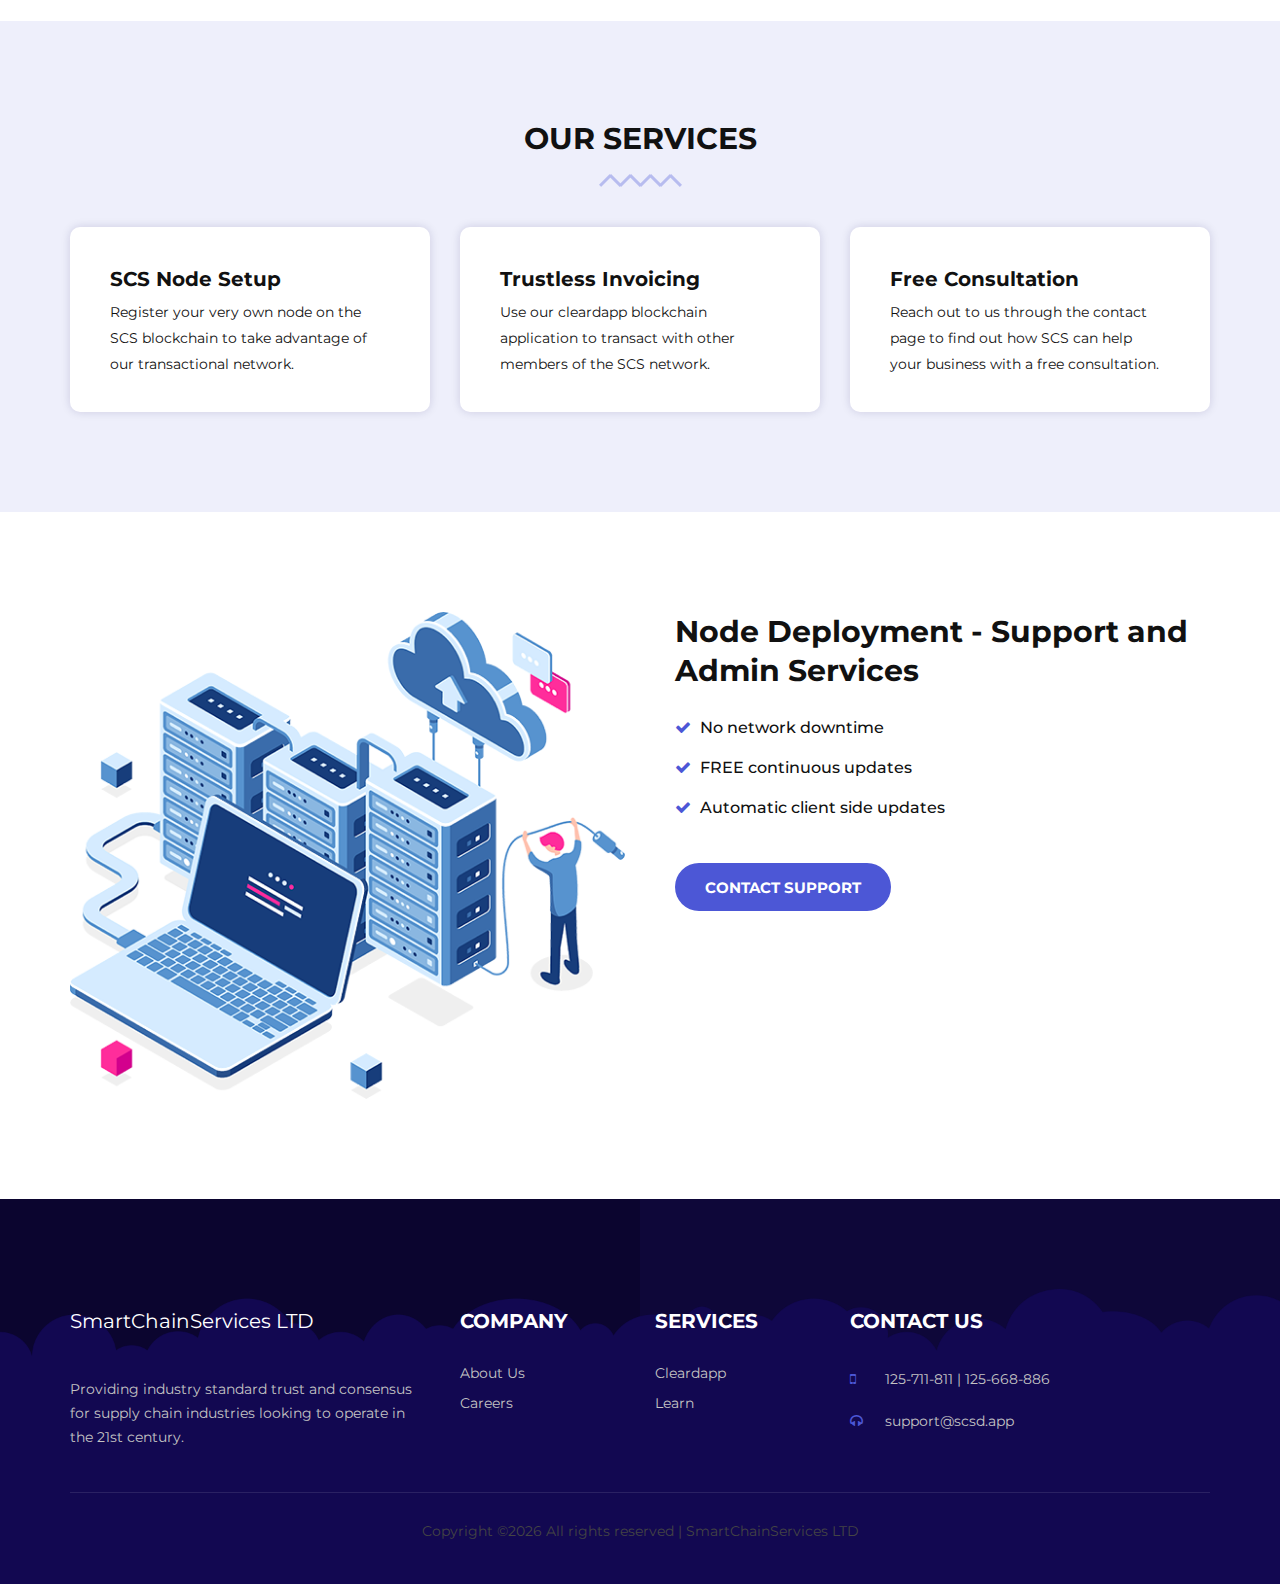
==== commit c8aabbac: "update" ====
--- a/index.html
+++ b/index.html
@@ -93,7 +93,7 @@
                     <div class="row">
                         <div class="col-lg-6">
                             <div class="hero__text">
-                                <h2>SCS Cleardapp™ <br/>enterprise blockchain solution</h2>
+                                <h2 style='font-size: 30px;'>SCS Cleardapp™ <br/>enterprise blockchain solution</h2>
                                 <!--<a href="#our-services" class="primary-btn">Our Services</a>-->
                             </div>
                         </div>
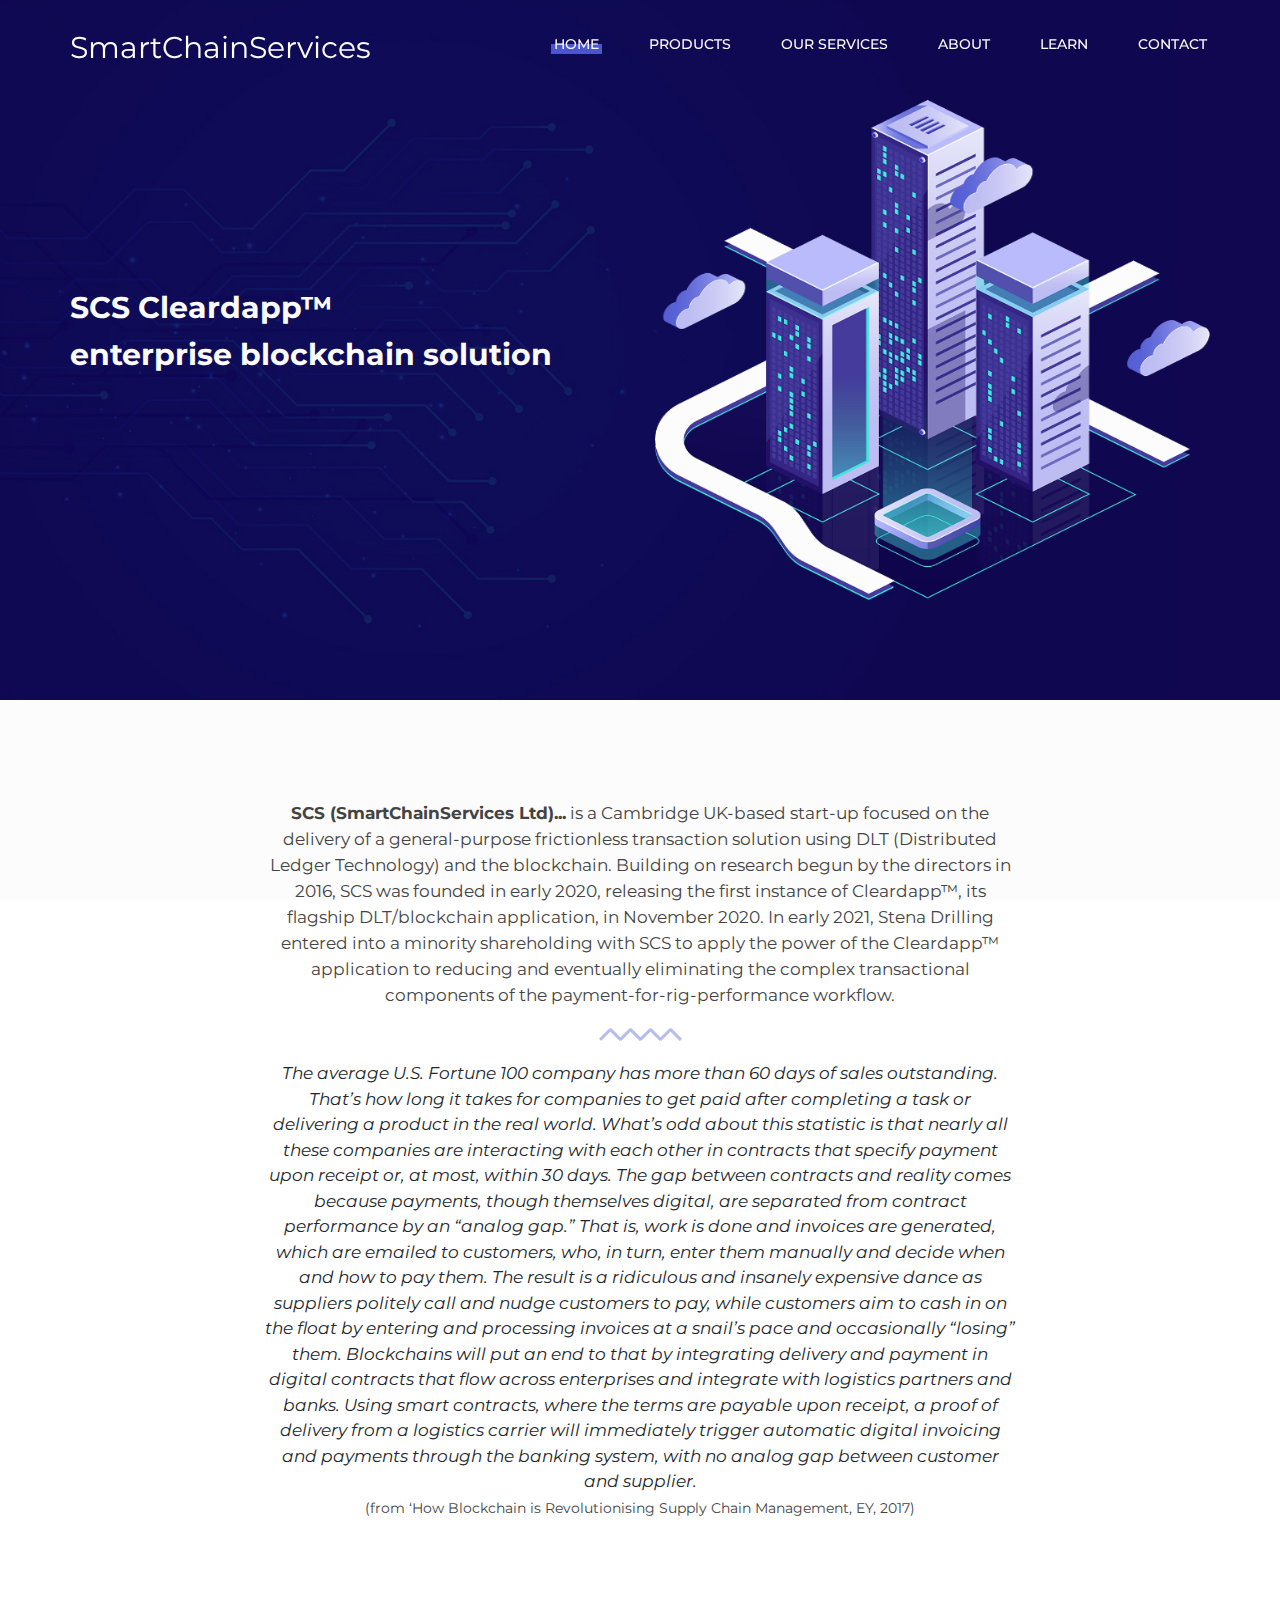
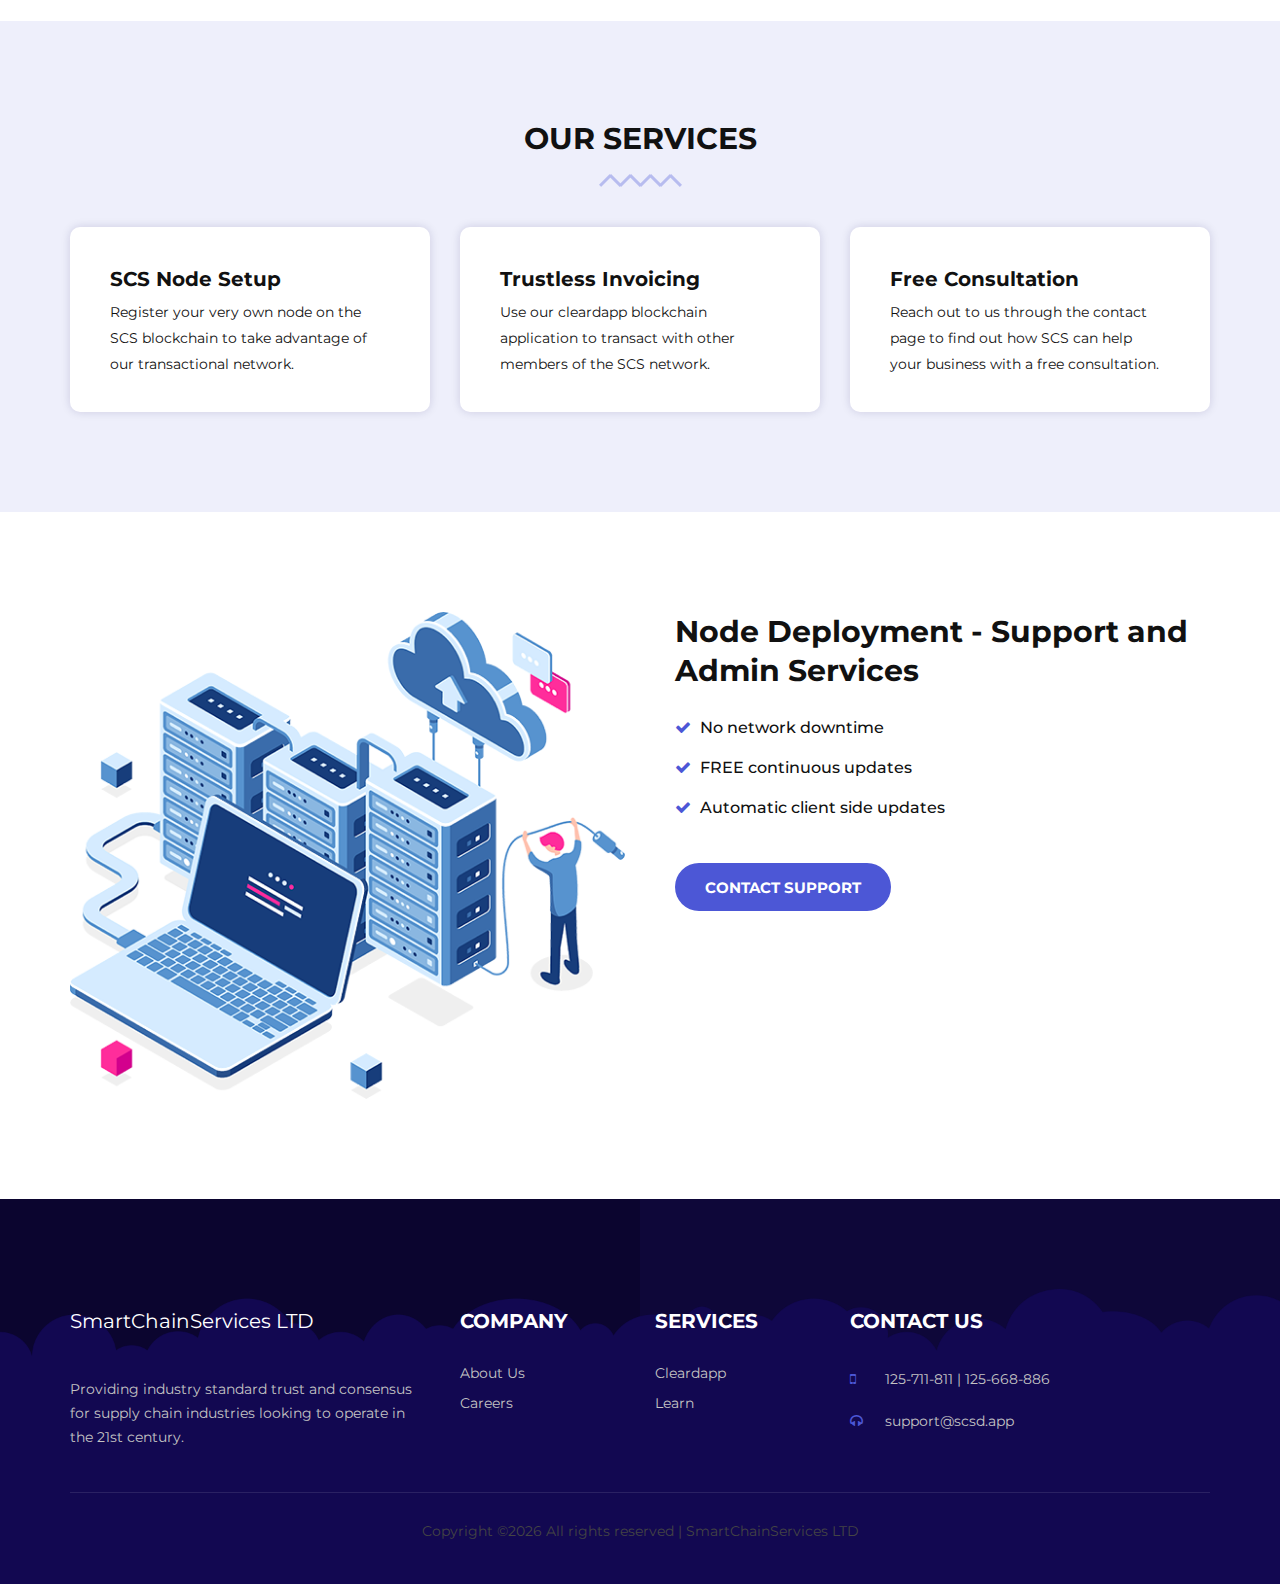
==== commit 60109ecd: "products" ====
--- a/index.html
+++ b/index.html
@@ -41,7 +41,7 @@
             <ul>
                 <li class="active"><a href="./index.html">Home</a></li>
                 <li><a href="./about.html">About</a></li>
-                <li><a href="./cleardapp.html">Cleardapp</a></li>
+                <li><a href="./products.html">Products</a></li>
                 <li><a href="./learn.html">Learn</a></li>
                 <li><a href="./contact.html">Contact</a></li>
             </ul>
@@ -69,7 +69,7 @@
                     <nav class="header__menu">
                         <ul>
                             <li class="active"><a href="./index.html">Home</a></li>
-                            <li><a href="./cleardapp.html">Cleardapp</a></li>
+                            <li><a href="./products.html">Products</a></li>
                             <li><a href="#our-services">Our Services</a></li>
                             <li><a href="./about.html">About</a></li>
                             <li><a href="./learn.html">Learn</a></li>
@@ -117,11 +117,11 @@
                 <div class="col-lg-8">
                     <div class="register__text" style="text-align: center;">
                         <p style='text-align: center; font-size: 17px;'>    
-                            <strong>SCS (SmartChainServices Ltd)...</strong> is a Cambridge UK-based start-up focused on the delivery of a general-purpose trusted transaction solution
-                             using DLT (Distributed Ledger Technology) and the blockchain.   Building on research begun by the directors in 2016, SCS was founded in 
-                             early 2020, releasing the first instance of Cleardapp™, its flagship DLT/blockchain application, in November 2020. In early 2021, Stena Drilling
-                              entered into a minority shareholding with SCS to apply the power of the Cleardapp™ application to eliminating the complex transactional components
-                               of the payment-for-rig performance workflow. 
+                            <strong>SCS (SmartChainServices Ltd)...</strong> is a Cambridge UK-based start-up focused on the delivery of a general-purpose frictionless 
+                            transaction solution using DLT (Distributed Ledger Technology) and the blockchain. Building on research begun by the directors in 2016, SCS was 
+                            founded in early 2020, releasing the first instance of Cleardapp™, its flagship DLT/blockchain application, in November 2020. In early 2021, 
+                            Stena Drilling entered into a minority shareholding with SCS to apply the power of the Cleardapp™ application to reducing and eventually eliminating 
+                            the complex transactional components of the payment-for-rig-performance workflow.
                         </p>
                         <img style="margin-top: 20px; margin-bottom: 20px" src='img/line.png'/><br/>
                         <i style='font-size: 17px;'>
--- a/css/style.css
+++ b/css/style.css
@@ -42,6 +42,16 @@
 	scroll-behavior: smooth;
 	-webkit-overflow-scrolling: touch;
   }
+
+ .hot-link {
+	 color: rgb(19, 12, 71);
+	 text-decoration: underline;
+ }
+ 
+ .hot-link:hover {
+	 text-decoration: none;
+	 color: rgb(19, 12, 71);
+ }
 
 /*----------------------------------------*/
 
